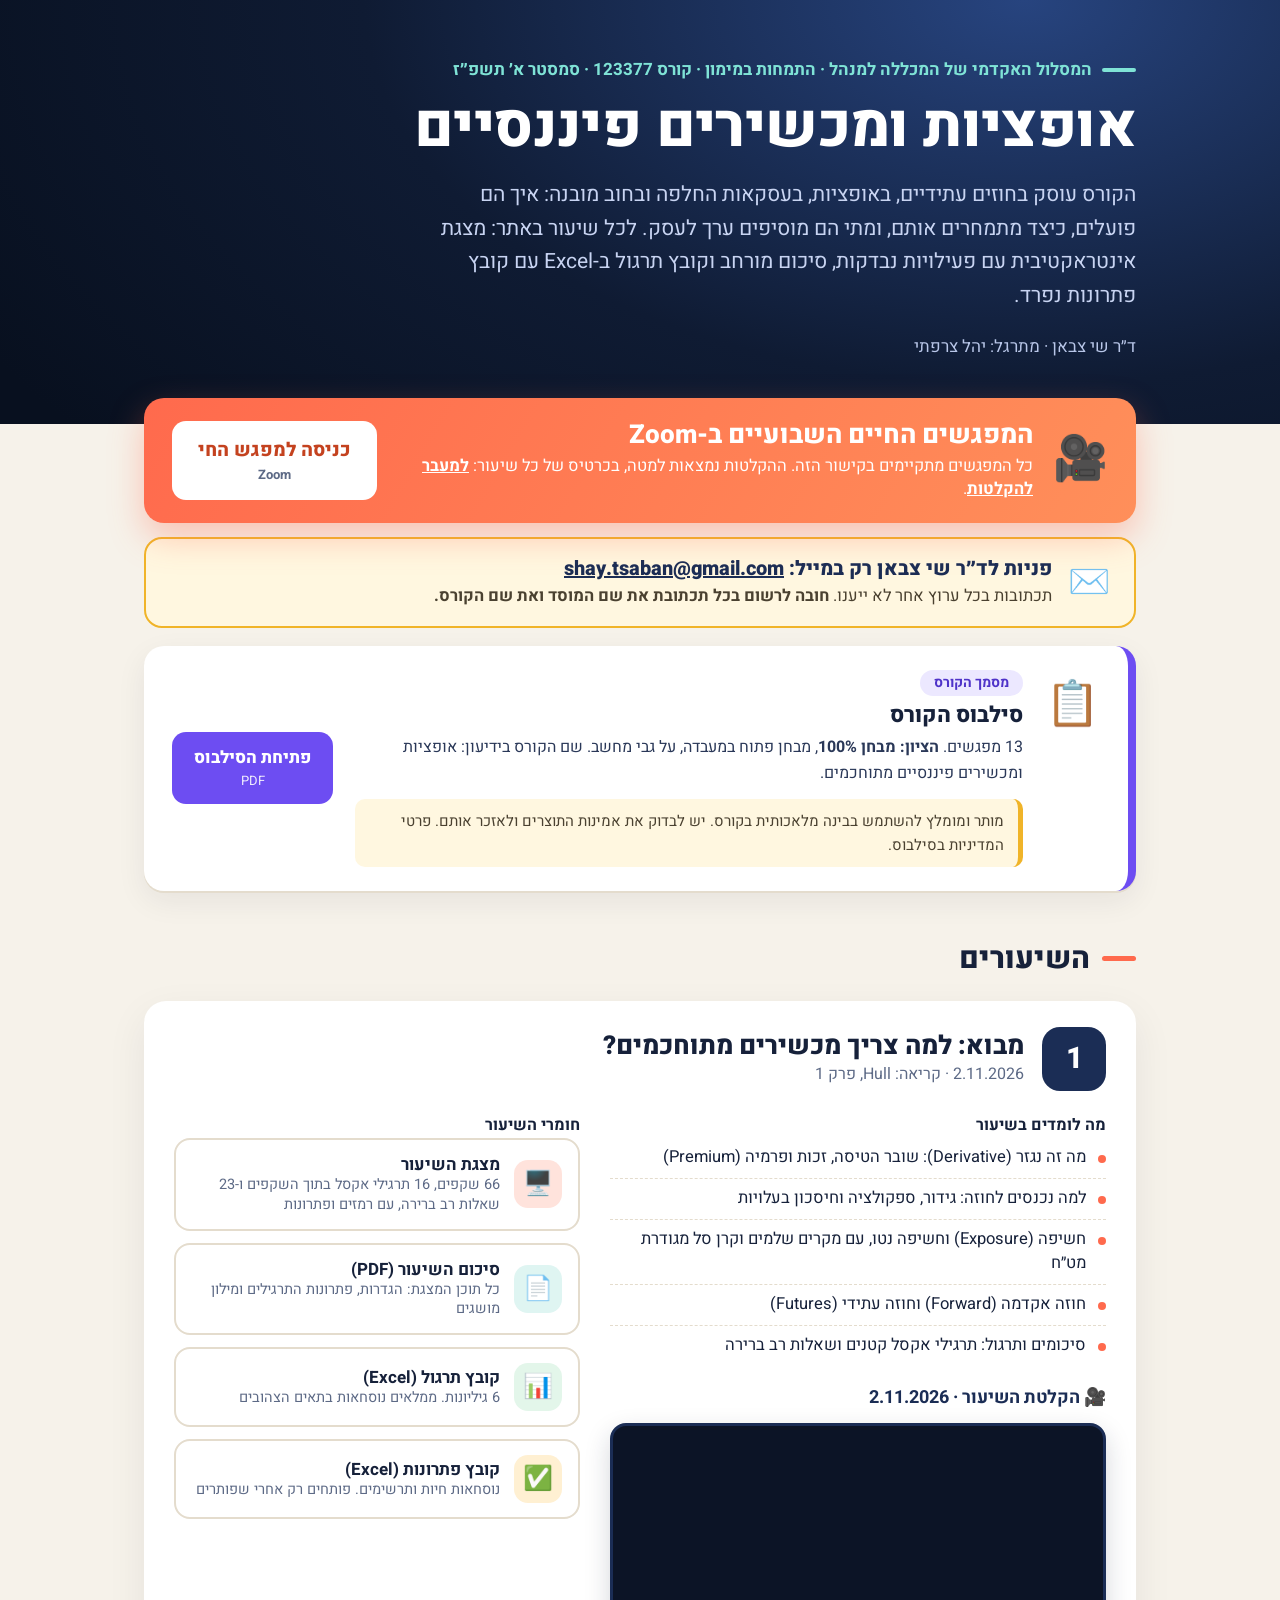
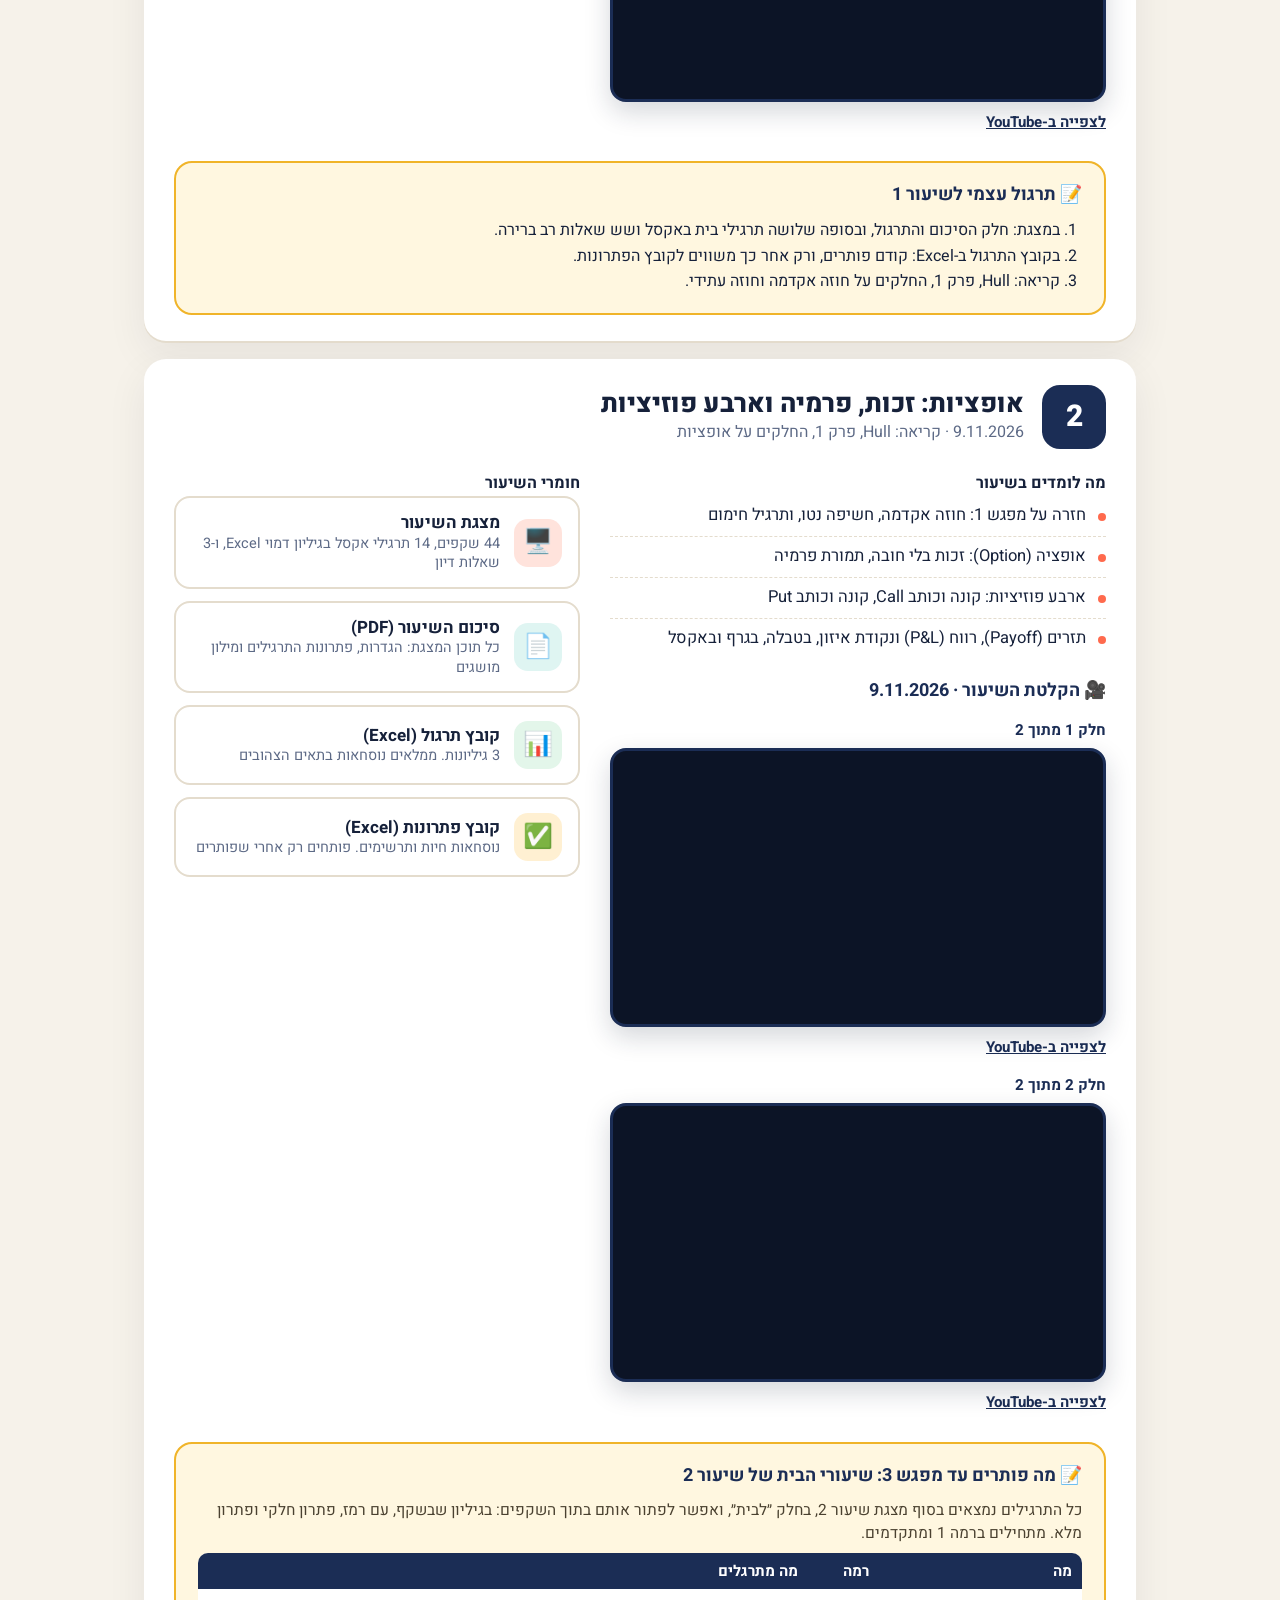
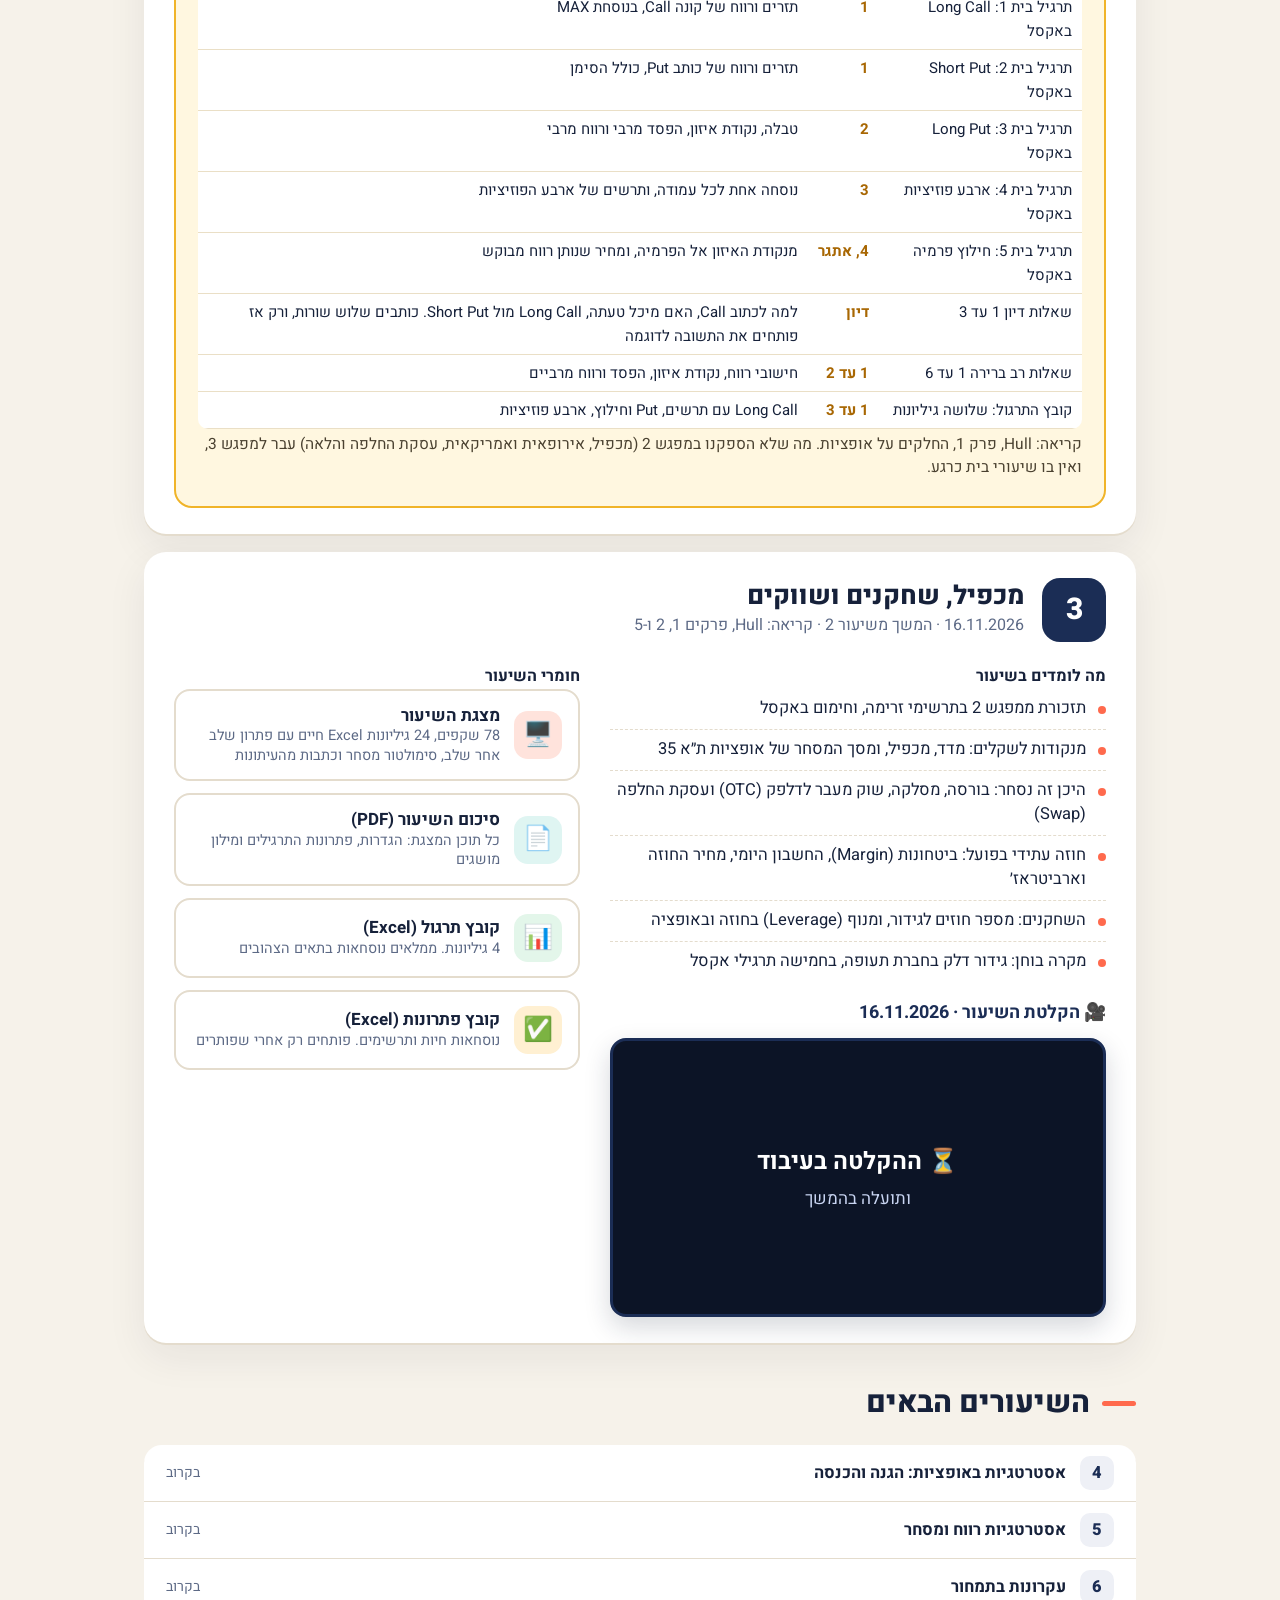
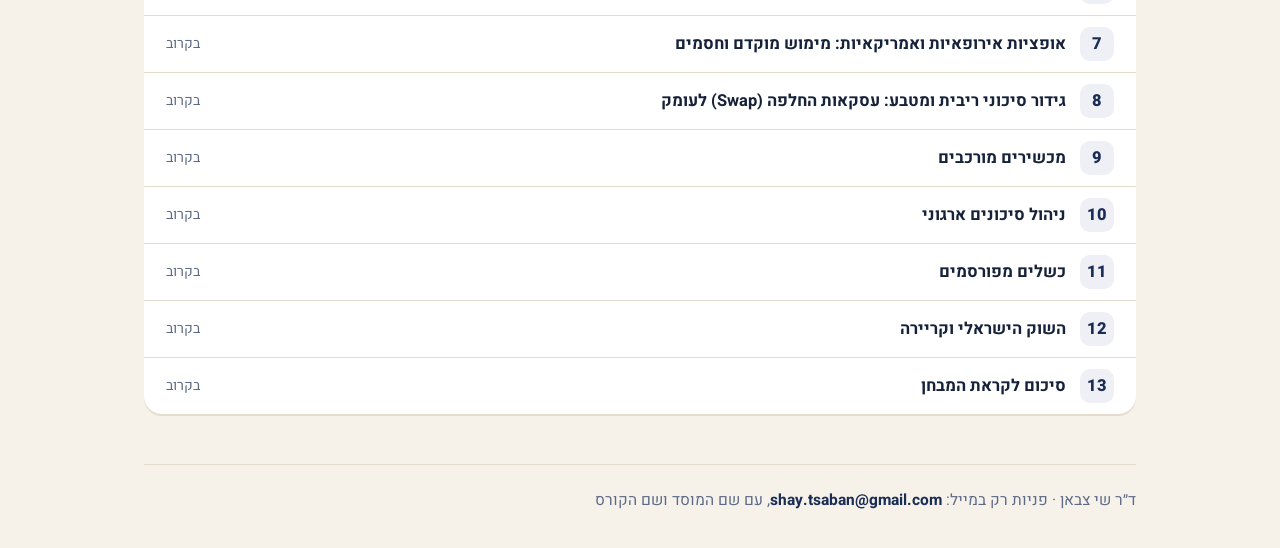
==== index.html @ c6e1909a "Syllabus re-paced: futures close in lesson 3, option strategies from lesson 4 Co-Authored-By: Claude" ====
<!doctype html>
<html lang="he" dir="rtl">
<head>
<meta charset="utf-8">
<meta name="viewport" content="width=device-width,initial-scale=1">
<title>אופציות ומכשירים פיננסיים | אתר הקורס</title>
<meta name="description" content="אתר הקורס אופציות ומכשירים פיננסיים, המסלול האקדמי של המכללה למנהל, התמחות במימון: מצגות אינטראקטיביות, סיכומים, קובצי תרגול ב-Excel וסילבוס.">
<link rel="stylesheet" href="assets/fonts.css">
<style>
:root{--ink:#16213a;--ink2:#2a3858;--mut:#5d6a86;--paper:#f6f2ea;--card:#fff;--line:#e4dccd;--coral:#ff6a4d;--navy:#0f1b33;--navy2:#1b2d55}
*{box-sizing:border-box;margin:0;padding:0}
html{-webkit-text-size-adjust:100%}
body{font-family:'Heebo','Segoe UI','Arial Hebrew',Arial,sans-serif;background:var(--paper);color:var(--ink);line-height:1.6;-webkit-font-smoothing:antialiased;overflow-wrap:break-word}
a{color:inherit;text-decoration:none}
.n{direction:ltr;unicode-bidi:isolate}
.wrap{max-width:1040px;margin:0 auto;padding:0 24px}
.hero{background:radial-gradient(1200px 700px at 80% 0%,#27447f 0%,var(--navy) 55%,#08101f 100%);color:#fff;padding:56px 0 64px}
.kick{font-size:17px;font-weight:700;color:#7fe3d6;display:flex;gap:10px;align-items:center}
.kick:before{content:"";flex:none;width:34px;height:4px;border-radius:4px;background:#7fe3d6}
h1{font-size:clamp(34px,6vw,60px);line-height:1.15;font-weight:800;letter-spacing:-.01em;margin-top:10px}
.lead{font-size:clamp(17px,2.4vw,21px);color:#c8d4f2;max-width:720px;margin-top:16px}
.meta{margin-top:20px;color:#b8c6e8;font-size:17px}
section.block{padding-top:44px}
h2.sec{font-size:30px;font-weight:800;display:flex;gap:12px;align-items:center}
h2.sec:before{content:"";flex:none;width:34px;height:5px;border-radius:5px;background:var(--coral)}
.lec{margin-top:18px;background:var(--card);border-radius:22px;box-shadow:0 2px 0 var(--line),0 14px 40px rgba(22,33,58,.07);overflow:hidden}
.lec-head{padding:26px 30px 8px;display:flex;gap:18px;align-items:center}
.lec-n{flex:none;width:64px;height:64px;border-radius:18px;background:var(--navy2);color:#fff;display:grid;place-items:center;font-size:30px;font-weight:800}
.lec-head h3{font-size:26px;line-height:1.25;font-weight:800}
.lec-head .sub{color:var(--mut);font-size:16px}
.soon{color:var(--mut);font-size:17px;line-height:1.5}
.draft{display:inline-block;background:#fff1c7;color:#8a5a00;border:1px solid #f0b429;border-radius:999px;font-size:13px;font-weight:800;padding:1px 10px;margin-right:6px;vertical-align:middle}
.soon+.links{margin-top:8px}
.lec-body{display:grid;grid-template-columns:1.1fr .9fr;gap:30px;padding:14px 30px 26px}
.lec-body h4,.learn{list-style:none}
.learn li{padding:8px 20px 8px 0;position:relative;border-bottom:1px dashed var(--line);font-size:16.5px;line-height:1.45}
.learn li:last-child{border:0}
.learn li:before{content:"";position:absolute;right:0;top:17px;width:8px;height:8px;border-radius:50%;background:var(--coral)}
.links{display:flex;flex-direction:column;gap:12px}
.lk{display:flex;gap:14px;align-items:center;border-radius:16px;padding:14px 16px;border:2px solid var(--line);background:#fff;transition:transform .15s,border-color .15s,box-shadow .15s}
.lk:hover{transform:translateY(-2px);border-color:var(--coral);box-shadow:0 8px 20px rgba(22,33,58,.1)}
.lk .e{flex:none;width:48px;height:48px;border-radius:14px;display:grid;place-items:center;font-size:24px}
.lk b{display:block;font-size:17px;line-height:1.25}
.lk .d{font-size:14.5px;color:var(--mut);line-height:1.35;display:block}
.lk.p .e{background:#ffe3dc}.lk.s .e{background:#dff5f2}
footer{margin-top:50px;padding:24px 0 34px;border-top:1px solid var(--line);color:var(--mut);font-size:15.5px}
footer a{color:var(--navy2);font-weight:700;direction:ltr;unicode-bidi:isolate;display:inline-block}
@media (max-width:760px){
 .wrap{padding:0 16px}
 .hero{padding:40px 0 44px}
 h2.sec{font-size:25px}
 .lec-head{padding:20px 18px 6px;gap:12px}
 .lec-n{width:50px;height:50px;font-size:24px;border-radius:14px}
 .lec-head h3{font-size:22px}
 .lec-body{grid-template-columns:minmax(0,1fr);gap:22px;padding:12px 18px 22px}
  }

.lec-body .rec{padding:0;margin-top:18px}
.lec-body .rec h4{font-size:18px;margin-bottom:10px;color:var(--navy2)}
.lec-body .recbox{position:relative;aspect-ratio:16/9;width:100%;max-width:none;border-radius:16px;overflow:hidden;background:#0c1426;box-shadow:0 10px 26px rgba(22,33,58,.18);border:3px solid var(--navy2)}
.lec-body .recbox iframe{position:absolute;inset:0;width:100%;height:100%;border:0}
.lec-body .recph{position:absolute;inset:0;display:grid;place-items:center;text-align:center;color:#c9d5f2;font-size:17px;line-height:1.5;padding:20px}
.lec-body .recph b{display:block;color:#fff;font-size:24px;margin-bottom:6px}
.lec-body .reclab{font-weight:700;color:var(--navy2);margin:12px 0 6px;font-size:.95em}.lec-body .recph b::before{content:'⏳ '}
.lec-body .rec a.yt{display:inline-block;margin-top:8px;font-weight:700;font-size:15px;color:var(--navy2);text-decoration:underline}
.contact{margin-top:14px;background:#fff7e0;border:2px solid #f0b429;border-radius:18px;padding:16px 24px;display:flex;gap:16px;align-items:center}
.contact .ic{font-size:34px;flex:none}
.contact h2{font-size:20px;font-weight:800;line-height:1.3;color:var(--navy2)}
.contact h2 a{direction:ltr;unicode-bidi:isolate;display:inline-block;text-decoration:underline;overflow-wrap:anywhere}
.contact p{font-size:16.5px;line-height:1.45;margin-top:3px;color:#4a4130}
@media (max-width:760px){.contact{padding:14px 16px}.contact .ic{display:none}.contact h2{font-size:18px}}
.live{margin-top:-26px;position:relative;z-index:2;background:linear-gradient(120deg,#ff6a4d,#ff8f5a);color:#fff;border-radius:20px;padding:22px 28px;display:flex;gap:20px;align-items:center;box-shadow:0 14px 34px rgba(255,106,77,.35)}
.live .ic{font-size:44px;flex:none}
.live h2{font-size:26px;font-weight:800;line-height:1.2}
.live p{font-size:16.5px;margin-top:4px;line-height:1.4}
.live p a{text-decoration:underline;font-weight:700}
.live .go{flex:none;margin-right:auto;background:#fff;color:#c4421f;font-weight:800;font-size:19px;padding:14px 26px;border-radius:14px;text-align:center;transition:transform .15s}
.live .go:hover{transform:translateY(-2px)}
.live .go small{display:block;font-weight:600;font-size:13px;color:#5d6a86}
@media (max-width:760px){.live{flex-direction:column;align-items:stretch;padding:20px 18px;margin-top:-18px}.live .ic{display:none}.live .go{margin-right:0}}
.solutions{margin-top:18px;background:#fff;border-radius:20px;padding:24px 28px;display:flex;gap:22px;align-items:flex-start;box-shadow:0 2px 0 var(--line),0 10px 30px rgba(22,33,58,.07);border-right:8px solid #6d4df2}
.solutions .ic{font-size:44px;flex:none}
.solutions h3{font-size:22px;font-weight:800;line-height:1.25}
.solutions .tag{display:inline-block;background:#ece8ff;color:#4f33c9;border-radius:99px;padding:2px 14px;font-weight:700;font-size:14px;margin-bottom:6px}
.solutions p{font-size:16px;color:var(--ink2);margin-top:6px}
.solutions .warn{margin-top:12px;background:#fff7e0;border-right:5px solid #f0b429;border-radius:10px;padding:10px 14px;font-size:15px;color:#4a4130}
.solutions .btn2{flex:none;margin-right:auto;align-self:center;background:#6d4df2;color:#fff;font-weight:800;font-size:17px;padding:12px 22px;border-radius:14px;text-align:center;transition:transform .15s}
.solutions .btn2:hover{transform:translateY(-2px)}
.solutions .btn2 small{display:block;font-weight:500;font-size:13px;opacity:.9}
.lk.x .e{background:#e3f6ea}.lk.r .e{background:#fff0d2}
.todo{margin:0 30px 26px;background:#fff7e0;border:2px solid #f0b429;border-radius:18px;padding:18px 22px}
.todo h4{font-size:18px;color:var(--navy2);margin-bottom:8px}
.todo ol{padding-inline-start:22px;font-size:16px;line-height:1.6}
.ups{list-style:none;margin-top:18px;background:var(--card);border-radius:18px;box-shadow:0 2px 0 var(--line);overflow:hidden}
.ups li{display:flex;gap:14px;align-items:center;padding:11px 22px;border-bottom:1px solid var(--line);font-size:16.5px;font-weight:600}
.ups li:last-child{border:0}
.ups .un{flex:none;width:34px;height:34px;border-radius:10px;background:#eef0f6;color:var(--navy2);display:grid;place-items:center;font-weight:800}

.todo.hw .hw-how{font-size:15.5px;line-height:1.5;margin:4px 0 8px;color:#4a4130}
.hw-t{width:100%;border-collapse:collapse;font-size:15px;background:#fff;border-radius:10px;overflow:hidden}
.hw-t th{background:#1b2d55;color:#fff;text-align:right;padding:6px 10px}
.hw-t td{padding:6px 10px;border-bottom:1px solid #eadfc6;vertical-align:top}
.hw-t td:nth-child(2){white-space:nowrap;font-weight:700;color:#a86703}
@media (max-width:760px){.hw-t{font-size:13.5px}.hw-t td,.hw-t th{padding:5px 6px}}
.ups em{margin-right:auto;font-style:normal;color:var(--mut);font-size:14px;font-weight:500}
@media (max-width:760px){.solutions{flex-direction:column;padding:20px 18px}.solutions .btn2{margin-right:0;width:100%}.todo{margin:0 18px 22px;padding:14px 16px}.ups li{padding:10px 14px}}
</style>
</head>
<body>
<header class="hero"><div class="wrap">
<div class="kick"><span>המסלול האקדמי של המכללה למנהל · התמחות במימון · קורס <span class="n">123377</span> · סמסטר א׳ תשפ״ז</span></div>
<h1>אופציות ומכשירים פיננסיים</h1>
<p class="lead">הקורס עוסק בחוזים עתידיים, באופציות, בעסקאות החלפה ובחוב מובנה: איך הם פועלים, כיצד מתמחרים אותם, ומתי הם מוסיפים ערך לעסק. לכל שיעור באתר: מצגת אינטראקטיבית עם פעילויות נבדקות, סיכום מורחב וקובץ תרגול ב-Excel עם קובץ פתרונות נפרד.</p>
<p class="meta">ד״ר שי צבאן · מתרגל: יהל צרפתי</p>
</div></header>
<main class="wrap">
<section class="live" id="live">
<div class="ic">🎥</div>
<div><h2>המפגשים החיים השבועיים ב-Zoom</h2><p>כל המפגשים מתקיימים בקישור הזה. ההקלטות נמצאות למטה, בכרטיס של כל שיעור: <a href="#lesson-1">למעבר להקלטות</a>.</p></div>
<a class="go" href="https://hdq-colman-ac.zoom.us/j/3160447945" target="_blank" rel="noopener">כניסה למפגש החי<small>Zoom</small></a>
</section>
<section class="contact" id="contact">
<div class="ic">✉️</div>
<div><h2>פניות לד״ר שי צבאן רק במייל: <a href="mailto:shay.tsaban@gmail.com">shay.tsaban@gmail.com</a></h2>
<p>תכתובות בכל ערוץ אחר לא ייענו. <b>חובה לרשום בכל תכתובת את שם המוסד ואת שם הקורס.</b></p></div>
</section>
<div class="solutions">
<div class="ic">📋</div>
<div><span class="tag">מסמך הקורס</span><h3>סילבוס הקורס</h3>
<p><span class="n">13</span> מפגשים. <b>הציון: מבחן <span class="n">100%</span></b>, מבחן פתוח במעבדה, על גבי מחשב. שם הקורס בידיעון: אופציות ומכשירים פיננסיים מתוחכמים.</p>
<div class="warn">מותר ומומלץ להשתמש בבינה מלאכותית בקורס. יש לבדוק את אמינות התוצרים ולאזכר אותם. פרטי המדיניות בסילבוס.</div></div>
<a class="btn2" href="materials/syllabus.pdf" target="_blank" rel="noopener">פתיחת הסילבוס<small>PDF</small></a>
</div>
<section class="block">
<h2 class="sec">השיעורים</h2>
<article class="lec" id="lesson-1">
<div class="lec-head"><div class="lec-n">1</div><div><h3>מבוא: למה צריך מכשירים מתוחכמים?</h3><div class="sub"><span class="n">2.11.2026</span> · קריאה: Hull, פרק <span class="n">1</span></div></div></div>
<div class="lec-body">
<div><h4>מה לומדים בשיעור</h4><ul class="learn">
<li>מה זה נגזר (Derivative): שובר הטיסה, זכות ופרמיה (Premium)</li>
<li>למה נכנסים לחוזה: גידור, ספקולציה וחיסכון בעלויות</li>
<li>חשיפה (Exposure) וחשיפה נטו, עם מקרים שלמים וקרן סל מגודרת מט״ח</li>
<li>חוזה אקדמה (Forward) וחוזה עתידי (Futures)</li>
<li>סיכומים ותרגול: תרגילי אקסל קטנים ושאלות רב ברירה</li>
</ul><div class="rec" id="recording-1"><h4>🎥 הקלטת השיעור · <span class="n">2.11.2026</span></h4><div class="recbox"><iframe src="https://www.youtube.com/embed/P6cfciT2w8Y" title="הקלטת שיעור 1" loading="lazy" allow="accelerometer; autoplay; clipboard-write; encrypted-media; gyroscope; picture-in-picture; web-share" referrerpolicy="strict-origin-when-cross-origin" allowfullscreen></iframe></div><a class="yt" href="https://youtu.be/P6cfciT2w8Y" target="_blank" rel="noopener">לצפייה ב-YouTube</a></div></div>
<div><h4>חומרי השיעור</h4><div class="links">
<a class="lk p" href="lectures/lecture-1/presentation.html"><span class="e">🖥️</span><span><b>מצגת השיעור</b><span class="d"><span class="n">66</span> שקפים, <span class="n">16</span> תרגילי אקסל בתוך השקפים ו-<span class="n">23</span> שאלות רב ברירה, עם רמזים ופתרונות</span></span></a>
<a class="lk s" href="lectures/lecture-1/summary.pdf"><span class="e">📄</span><span><b>סיכום השיעור (PDF)</b><span class="d">כל תוכן המצגת: הגדרות, פתרונות התרגילים ומילון מושגים</span></span></a>
<a class="lk x" href="materials/practice-1.xlsx" download><span class="e">📊</span><span><b>קובץ תרגול (Excel)</b><span class="d"><span class="n">6</span> גיליונות. ממלאים נוסחאות בתאים הצהובים</span></span></a>
<a class="lk r" href="materials/practice-1-solutions.xlsx" download><span class="e">✅</span><span><b>קובץ פתרונות (Excel)</b><span class="d">נוסחאות חיות ותרשימים. פותחים רק אחרי שפותרים</span></span></a>
</div></div>
</div>
<div class="todo"><h4>📝 תרגול עצמי לשיעור <span class="n">1</span></h4><ol>
<li>במצגת: חלק הסיכום והתרגול, ובסופה שלושה תרגילי בית באקסל ושש שאלות רב ברירה.</li>
<li>בקובץ התרגול ב-Excel: קודם פותרים, ורק אחר כך משווים לקובץ הפתרונות.</li>
<li>קריאה: Hull, פרק <span class="n">1</span>, החלקים על חוזה אקדמה וחוזה עתידי.</li>
</ol></div>
</article>
<article class="lec" id="lesson-2">
<div class="lec-head"><div class="lec-n">2</div><div><h3>אופציות: זכות, פרמיה וארבע פוזיציות</h3><div class="sub"><span class="n">9.11.2026</span> · קריאה: Hull, פרק <span class="n">1</span>, החלקים על אופציות</div></div></div>
<div class="lec-body">
<div><h4>מה לומדים בשיעור</h4><ul class="learn">
<li>חזרה על מפגש 1: חוזה אקדמה, חשיפה נטו, ותרגיל חימום</li>
<li>אופציה (Option): זכות בלי חובה, תמורת פרמיה</li>
<li>ארבע פוזיציות: קונה וכותב Call, קונה וכותב Put</li>
<li>תזרים (Payoff), רווח (P&amp;L) ונקודת איזון, בטבלה, בגרף ובאקסל</li>
</ul><div class="rec" id="recording-2"><h4>🎥 הקלטת השיעור · <span class="n">9.11.2026</span></h4><div class="reclab">חלק 1 מתוך 2</div><div class="recbox"><iframe src="https://www.youtube.com/embed/NTkaiieXm1Q" title="הקלטת שיעור 2, חלק 1" loading="lazy" allow="accelerometer; autoplay; clipboard-write; encrypted-media; gyroscope; picture-in-picture; web-share" referrerpolicy="strict-origin-when-cross-origin" allowfullscreen></iframe></div><a class="yt" href="https://youtu.be/NTkaiieXm1Q" target="_blank" rel="noopener">לצפייה ב-YouTube</a><div class="reclab">חלק 2 מתוך 2</div><div class="recbox"><iframe src="https://www.youtube.com/embed/etjdRv-9nBg" title="הקלטת שיעור 2, חלק 2" loading="lazy" allow="accelerometer; autoplay; clipboard-write; encrypted-media; gyroscope; picture-in-picture; web-share" referrerpolicy="strict-origin-when-cross-origin" allowfullscreen></iframe></div><a class="yt" href="https://youtu.be/etjdRv-9nBg" target="_blank" rel="noopener">לצפייה ב-YouTube</a></div></div>
<div><h4>חומרי השיעור</h4><div class="links">
<a class="lk p" href="lectures/lecture-2/presentation.html"><span class="e">🖥️</span><span><b>מצגת השיעור</b><span class="d"><span class="n">44</span> שקפים, <span class="n">14</span> תרגילי אקסל בגיליון דמוי Excel, ו-<span class="n">3</span> שאלות דיון</span></span></a>
<a class="lk s" href="lectures/lecture-2/summary.pdf"><span class="e">📄</span><span><b>סיכום השיעור (PDF)</b><span class="d">כל תוכן המצגת: הגדרות, פתרונות התרגילים ומילון מושגים</span></span></a>
<a class="lk x" href="materials/practice-2.xlsx" download><span class="e">📊</span><span><b>קובץ תרגול (Excel)</b><span class="d"><span class="n">3</span> גיליונות. ממלאים נוסחאות בתאים הצהובים</span></span></a>
<a class="lk r" href="materials/practice-2-solutions.xlsx" download><span class="e">✅</span><span><b>קובץ פתרונות (Excel)</b><span class="d">נוסחאות חיות ותרשימים. פותחים רק אחרי שפותרים</span></span></a>
</div></div>
</div>
</div></div>
<div class="todo hw"><h4>📝 מה פותרים עד מפגש <span class="n">3</span>: שיעורי הבית של שיעור <span class="n">2</span></h4>
<p class="hw-how">כל התרגילים נמצאים בסוף מצגת שיעור 2, בחלק ״לבית״, ואפשר לפתור אותם בתוך השקפים: בגיליון שבשקף, עם רמז, פתרון חלקי ופתרון מלא. מתחילים ברמה 1 ומתקדמים.</p>
<table class="hw-t"><tr><th>מה</th><th>רמה</th><th>מה מתרגלים</th></tr>
<tr><td>תרגיל בית 1: Long Call באקסל</td><td>1</td><td>תזרים ורווח של קונה Call, בנוסחת MAX</td></tr>
<tr><td>תרגיל בית 2: Short Put באקסל</td><td>1</td><td>תזרים ורווח של כותב Put, כולל הסימן</td></tr>
<tr><td>תרגיל בית 3: Long Put באקסל</td><td>2</td><td>טבלה, נקודת איזון, הפסד מרבי ורווח מרבי</td></tr>
<tr><td>תרגיל בית 4: ארבע פוזיציות באקסל</td><td>3</td><td>נוסחה אחת לכל עמודה, ותרשים של ארבע הפוזיציות</td></tr>
<tr><td>תרגיל בית 5: חילוץ פרמיה באקסל</td><td>4, אתגר</td><td>מנקודת האיזון אל הפרמיה, ומחיר שנותן רווח מבוקש</td></tr>
<tr><td>שאלות דיון 1 עד 3</td><td>דיון</td><td>למה לכתוב Call, האם מיכל טעתה, Long Call מול Short Put. כותבים שלוש שורות, ורק אז פותחים את התשובה לדוגמה</td></tr>
<tr><td>שאלות רב ברירה 1 עד 6</td><td>1 עד 2</td><td>חישובי רווח, נקודת איזון, הפסד ורווח מרביים</td></tr>
<tr><td>קובץ התרגול: שלושה גיליונות</td><td>1 עד 3</td><td>Long Call עם תרשים, Put וחילוץ, ארבע פוזיציות</td></tr>
</table>
<p class="hw-how">קריאה: Hull, פרק <span class="n">1</span>, החלקים על אופציות. מה שלא הספקנו במפגש 2 (מכפיל, אירופאית ואמריקאית, עסקת החלפה והלאה) עבר למפגש 3, ואין בו שיעורי בית כרגע.</p>
</div>
</article>
<article class="lec" id="lesson-3">
<div class="lec-head"><div class="lec-n">3</div><div><h3>מכפיל, שחקנים ושווקים</h3><div class="sub"><span class="n">16.11.2026</span> · המשך משיעור <span class="n">2</span> · קריאה: Hull, פרקים <span class="n">1</span>, <span class="n">2</span> ו-<span class="n">5</span></div></div></div>
<div class="lec-body">
<div><h4>מה לומדים בשיעור</h4><ul class="learn">
<li>תזכורת ממפגש 2 בתרשימי זרימה, וחימום באקסל</li>
<li>מנקודות לשקלים: מדד, מכפיל, ומסך המסחר של אופציות ת״א 35</li>
<li>היכן זה נסחר: בורסה, מסלקה, שוק מעבר לדלפק (OTC) ועסקת החלפה (Swap)</li>
<li>חוזה עתידי בפועל: ביטחונות (Margin), החשבון היומי, מחיר החוזה וארביטראז׳</li>
<li>השחקנים: מספר חוזים לגידור, ומנוף (Leverage) בחוזה ובאופציה</li>
<li>מקרה בוחן: גידור דלק בחברת תעופה, בחמישה תרגילי אקסל</li>
</ul><div class="rec" id="recording-3"><h4>🎥 הקלטת השיעור · <span class="n">16.11.2026</span></h4><div class="recbox"><div class="recph"><div><b>ההקלטה בעיבוד</b>ותועלה בהמשך</div></div></div></div></div>
<div><h4>חומרי השיעור</h4><div class="links">
<a class="lk p" href="lectures/lecture-3/presentation.html"><span class="e">🖥️</span><span><b>מצגת השיעור</b><span class="d"><span class="n">78</span> שקפים, <span class="n">24</span> גיליונות Excel חיים עם פתרון שלב אחר שלב, סימולטור מסחר וכתבות מהעיתונות</span></span></a>
<a class="lk s" href="lectures/lecture-3/summary.pdf"><span class="e">📄</span><span><b>סיכום השיעור (PDF)</b><span class="d">כל תוכן המצגת: הגדרות, פתרונות התרגילים ומילון מושגים</span></span></a>
<a class="lk x" href="materials/practice-3.xlsx" download><span class="e">📊</span><span><b>קובץ תרגול (Excel)</b><span class="d"><span class="n">4</span> גיליונות. ממלאים נוסחאות בתאים הצהובים</span></span></a>
<a class="lk r" href="materials/practice-3-solutions.xlsx" download><span class="e">✅</span><span><b>קובץ פתרונות (Excel)</b><span class="d">נוסחאות חיות ותרשימים. פותחים רק אחרי שפותרים</span></span></a>
</div></div>
</div>
</div></div>
</article>
<h2 class="sec" style="margin-top:36px">השיעורים הבאים</h2>
<ul class="ups"><li><span class="un"><span class="n">4</span></span><span>אסטרטגיות באופציות: הגנה והכנסה</span><em>בקרוב</em></li><li><span class="un"><span class="n">5</span></span><span>אסטרטגיות רווח ומסחר</span><em>בקרוב</em></li><li><span class="un"><span class="n">6</span></span><span>עקרונות בתמחור</span><em>בקרוב</em></li><li><span class="un"><span class="n">7</span></span><span>אופציות אירופאיות ואמריקאיות: מימוש מוקדם וחסמים</span><em>בקרוב</em></li><li><span class="un"><span class="n">8</span></span><span>גידור סיכוני ריבית ומטבע: עסקאות החלפה (Swap) לעומק</span><em>בקרוב</em></li><li><span class="un"><span class="n">9</span></span><span>מכשירים מורכבים</span><em>בקרוב</em></li><li><span class="un"><span class="n">10</span></span><span>ניהול סיכונים ארגוני</span><em>בקרוב</em></li><li><span class="un"><span class="n">11</span></span><span>כשלים מפורסמים</span><em>בקרוב</em></li><li><span class="un"><span class="n">12</span></span><span>השוק הישראלי וקריירה</span><em>בקרוב</em></li><li><span class="un"><span class="n">13</span></span><span>סיכום לקראת המבחן</span><em>בקרוב</em></li></ul>
</section>
<footer>ד״ר שי צבאן · פניות רק במייל: <a href="mailto:shay.tsaban@gmail.com">shay.tsaban@gmail.com</a>, עם שם המוסד ושם הקורס</footer>
</main>
</body>
</html>
---- assets/fonts.css ----
@font-face{font-family:'Heebo';font-weight:400;font-style:normal;src:url([data-uri]) format('woff2');unicode-range:U+0590-05FF,U+200C-2010,U+20AA,U+25CC,U+FB1D-FB4F}
@font-face{font-family:'Heebo';font-weight:700;font-style:normal;src:url([data-uri]) format('woff2');unicode-range:U+0590-05FF,U+200C-2010,U+20AA,U+25CC,U+FB1D-FB4F}
@font-face{font-family:'Heebo';font-weight:800;font-style:normal;src:url([data-uri]) format('woff2');unicode-range:U+0590-05FF,U+200C-2010,U+20AA,U+25CC,U+FB1D-FB4F}
@font-face{font-family:'Heebo';font-weight:400;font-style:normal;src:url([data-uri]) format('woff2');unicode-range:U+0000-00FF,U+0131,U+0152-0153,U+02BB-02BC,U+02C6,U+02DA,U+02DC,U+2000-206F,U+2074,U+20AC,U+2122,U+2191,U+2193,U+2212,U+2215,U+FEFF,U+FFFD}
@font-face{font-family:'Heebo';font-weight:700;font-style:normal;src:url([data-uri]) format('woff2');unicode-range:U+0000-00FF,U+0131,U+0152-0153,U+02BB-02BC,U+02C6,U+02DA,U+02DC,U+2000-206F,U+2074,U+20AC,U+2122,U+2191,U+2193,U+2212,U+2215,U+FEFF,U+FFFD}
@font-face{font-family:'Heebo';font-weight:800;font-style:normal;src:url([data-uri]) format('woff2');unicode-range:U+0000-00FF,U+0131,U+0152-0153,U+02BB-02BC,U+02C6,U+02DA,U+02DC,U+2000-206F,U+2074,U+20AC,U+2122,U+2191,U+2193,U+2212,U+2215,U+FEFF,U+FFFD}
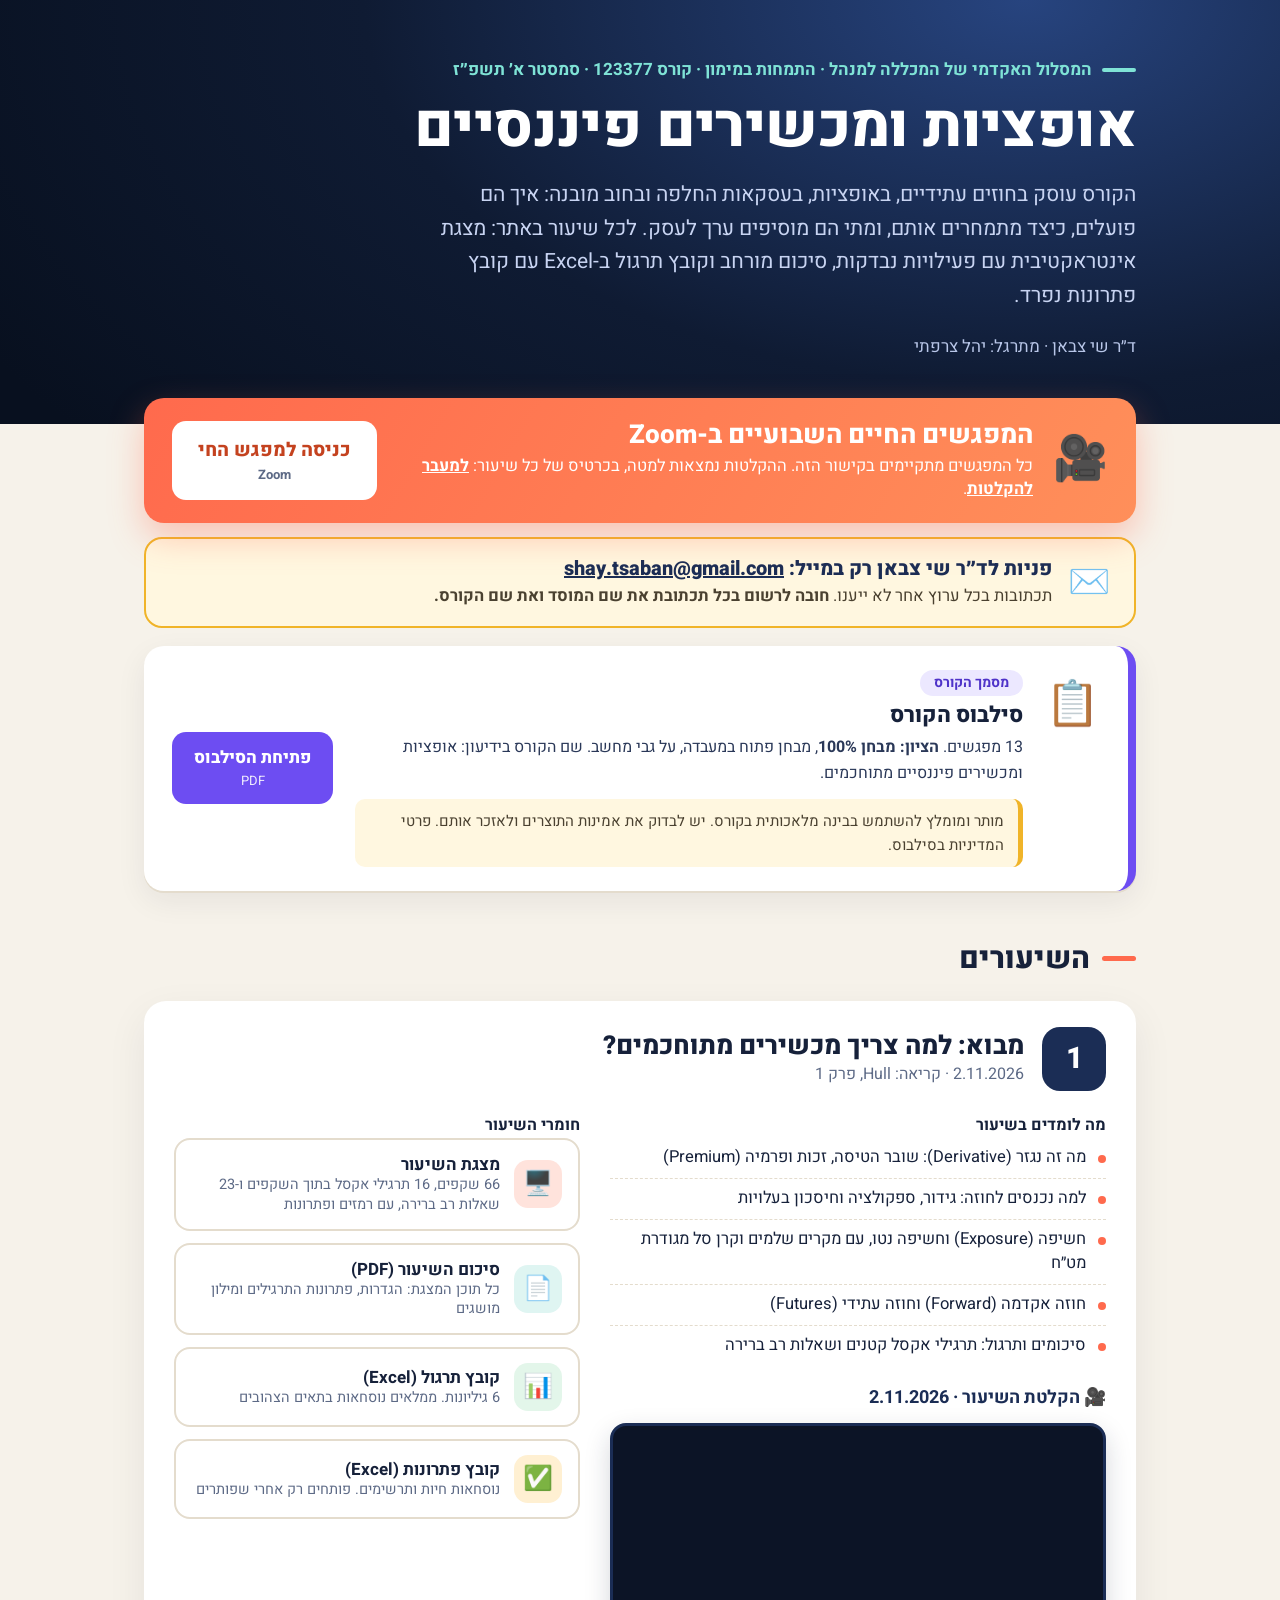
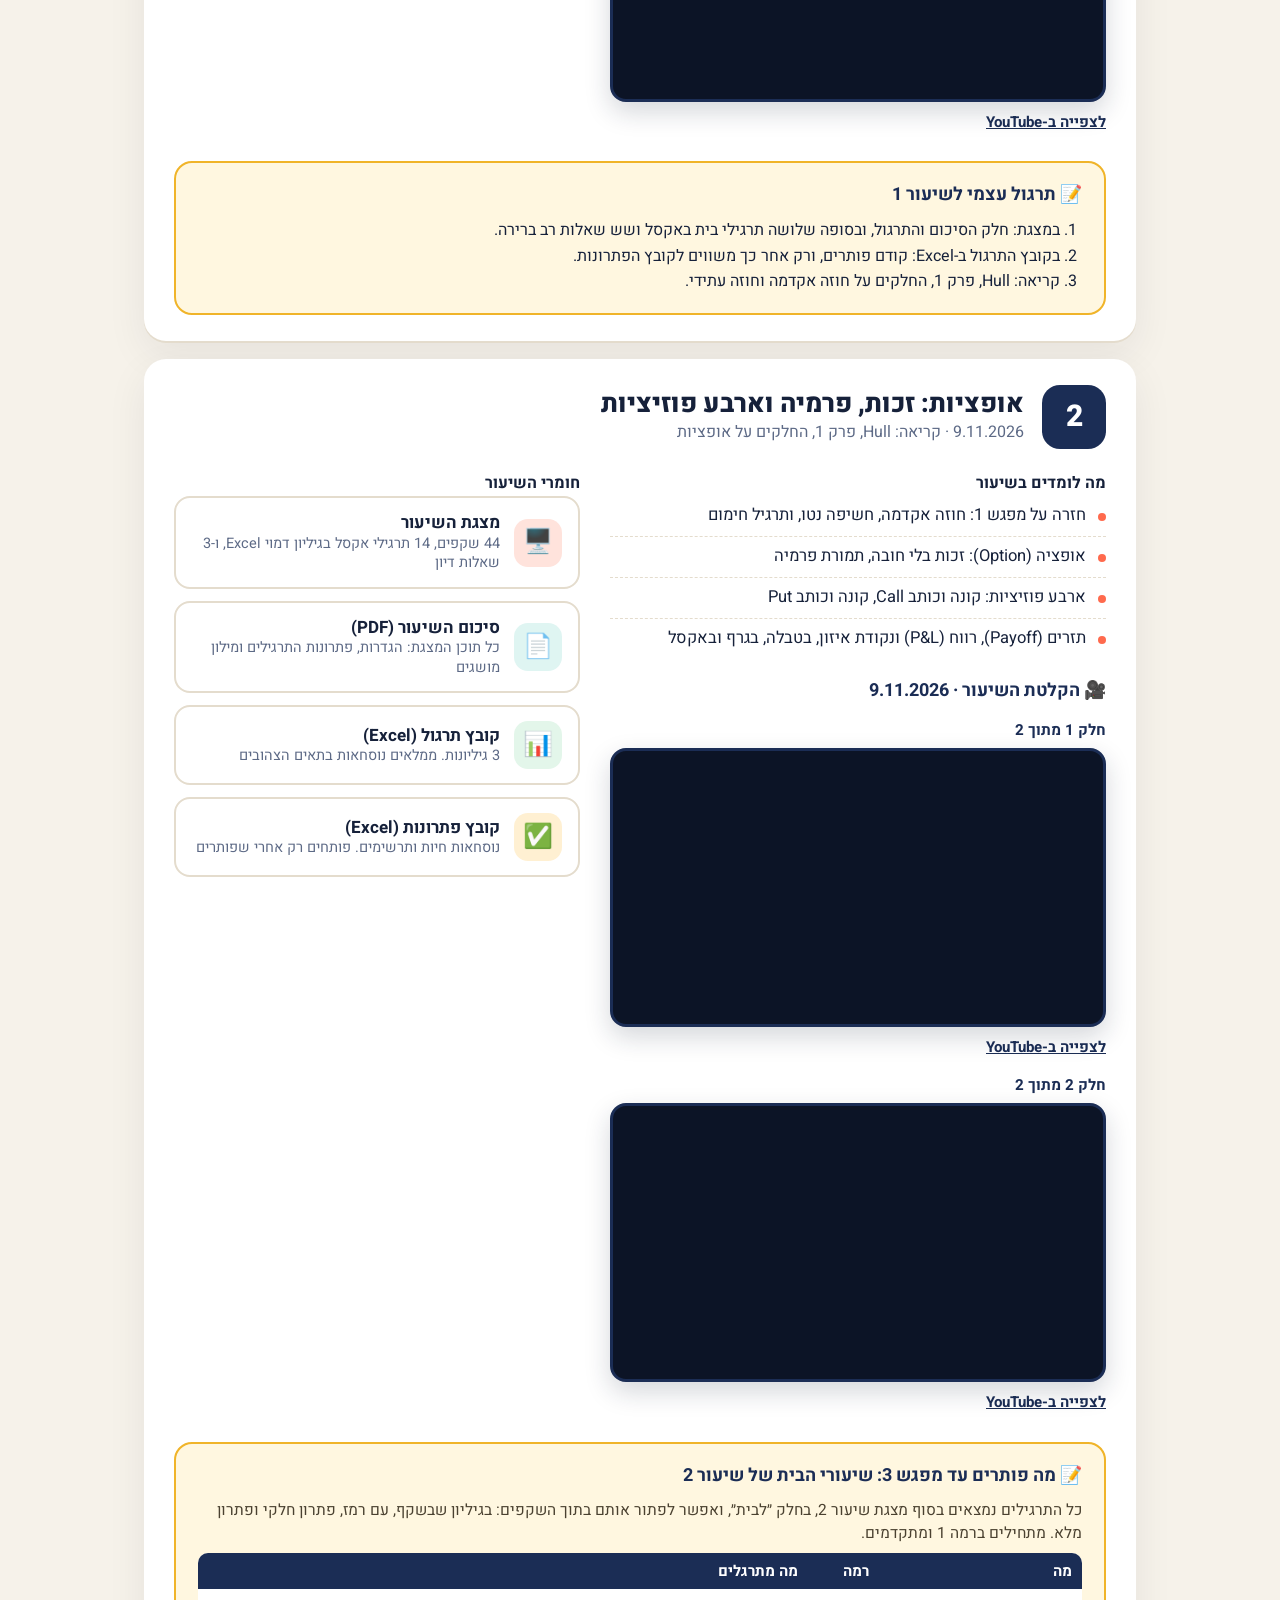
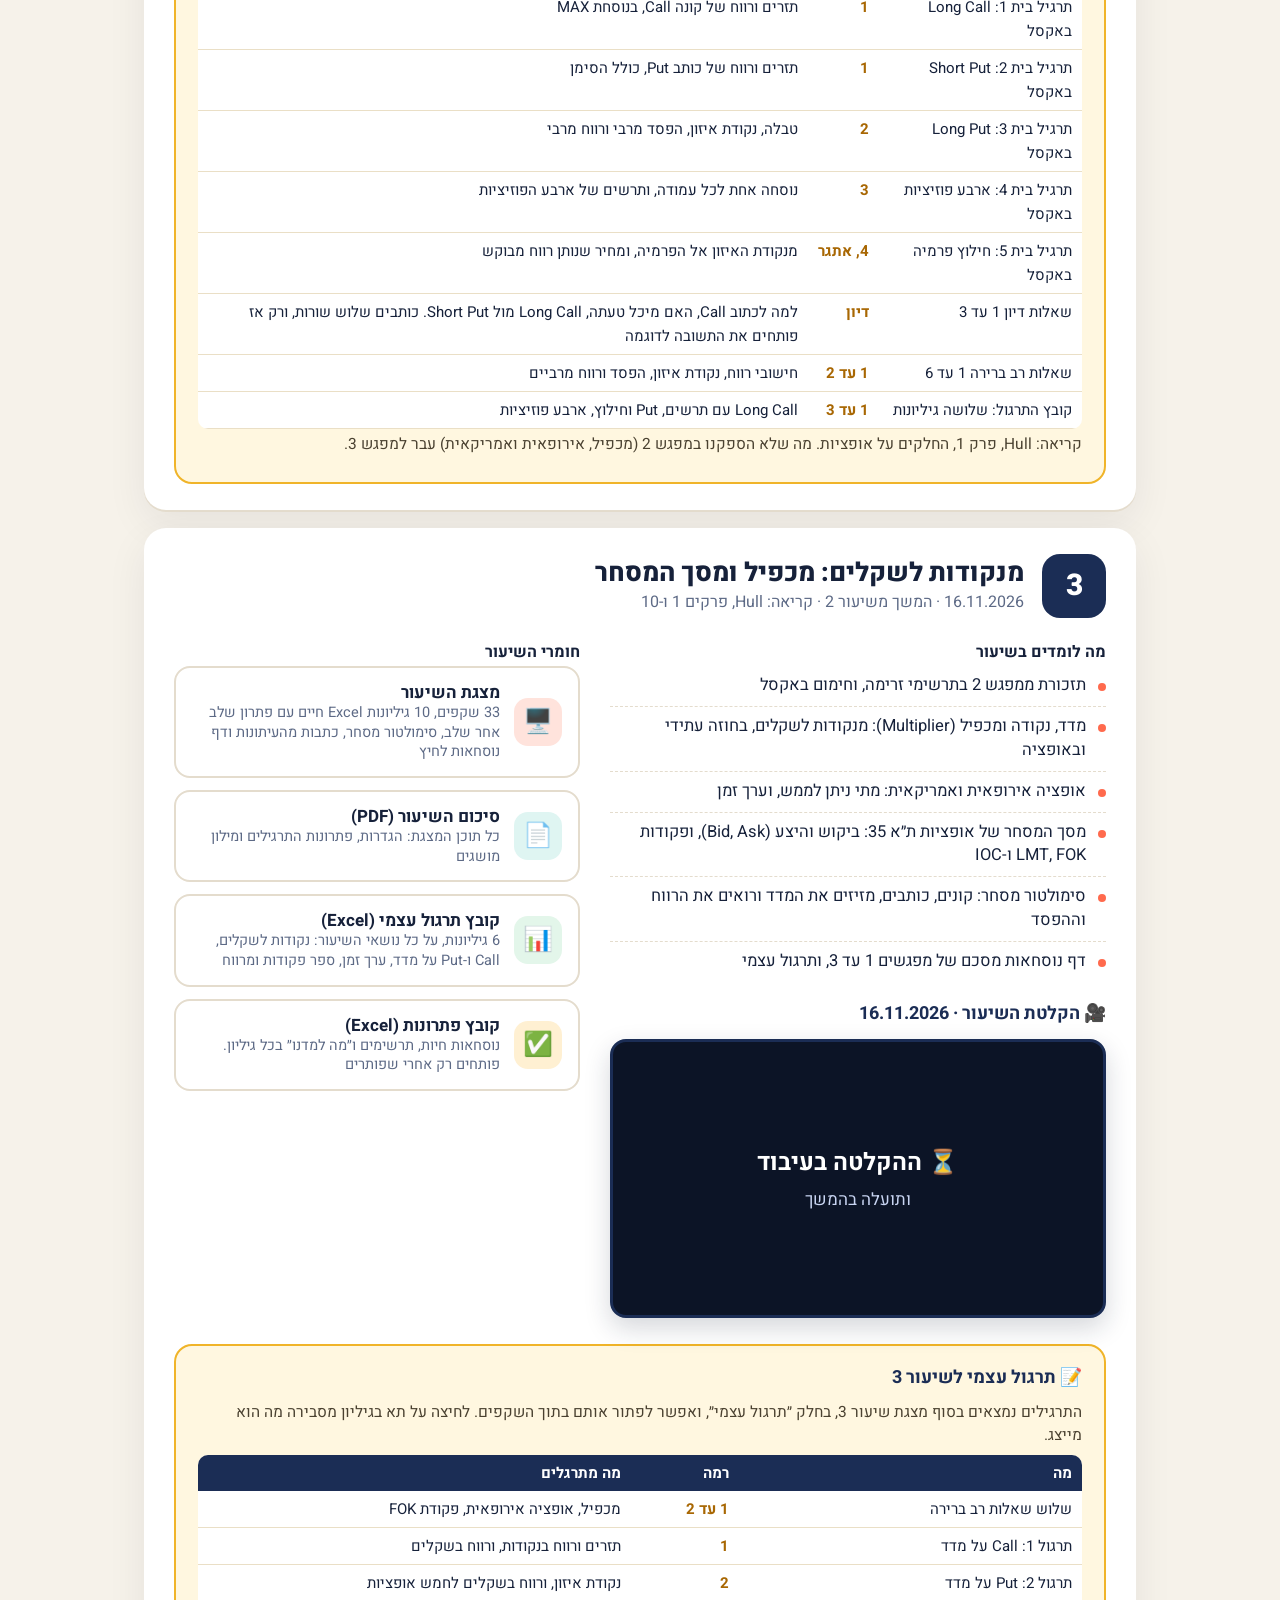
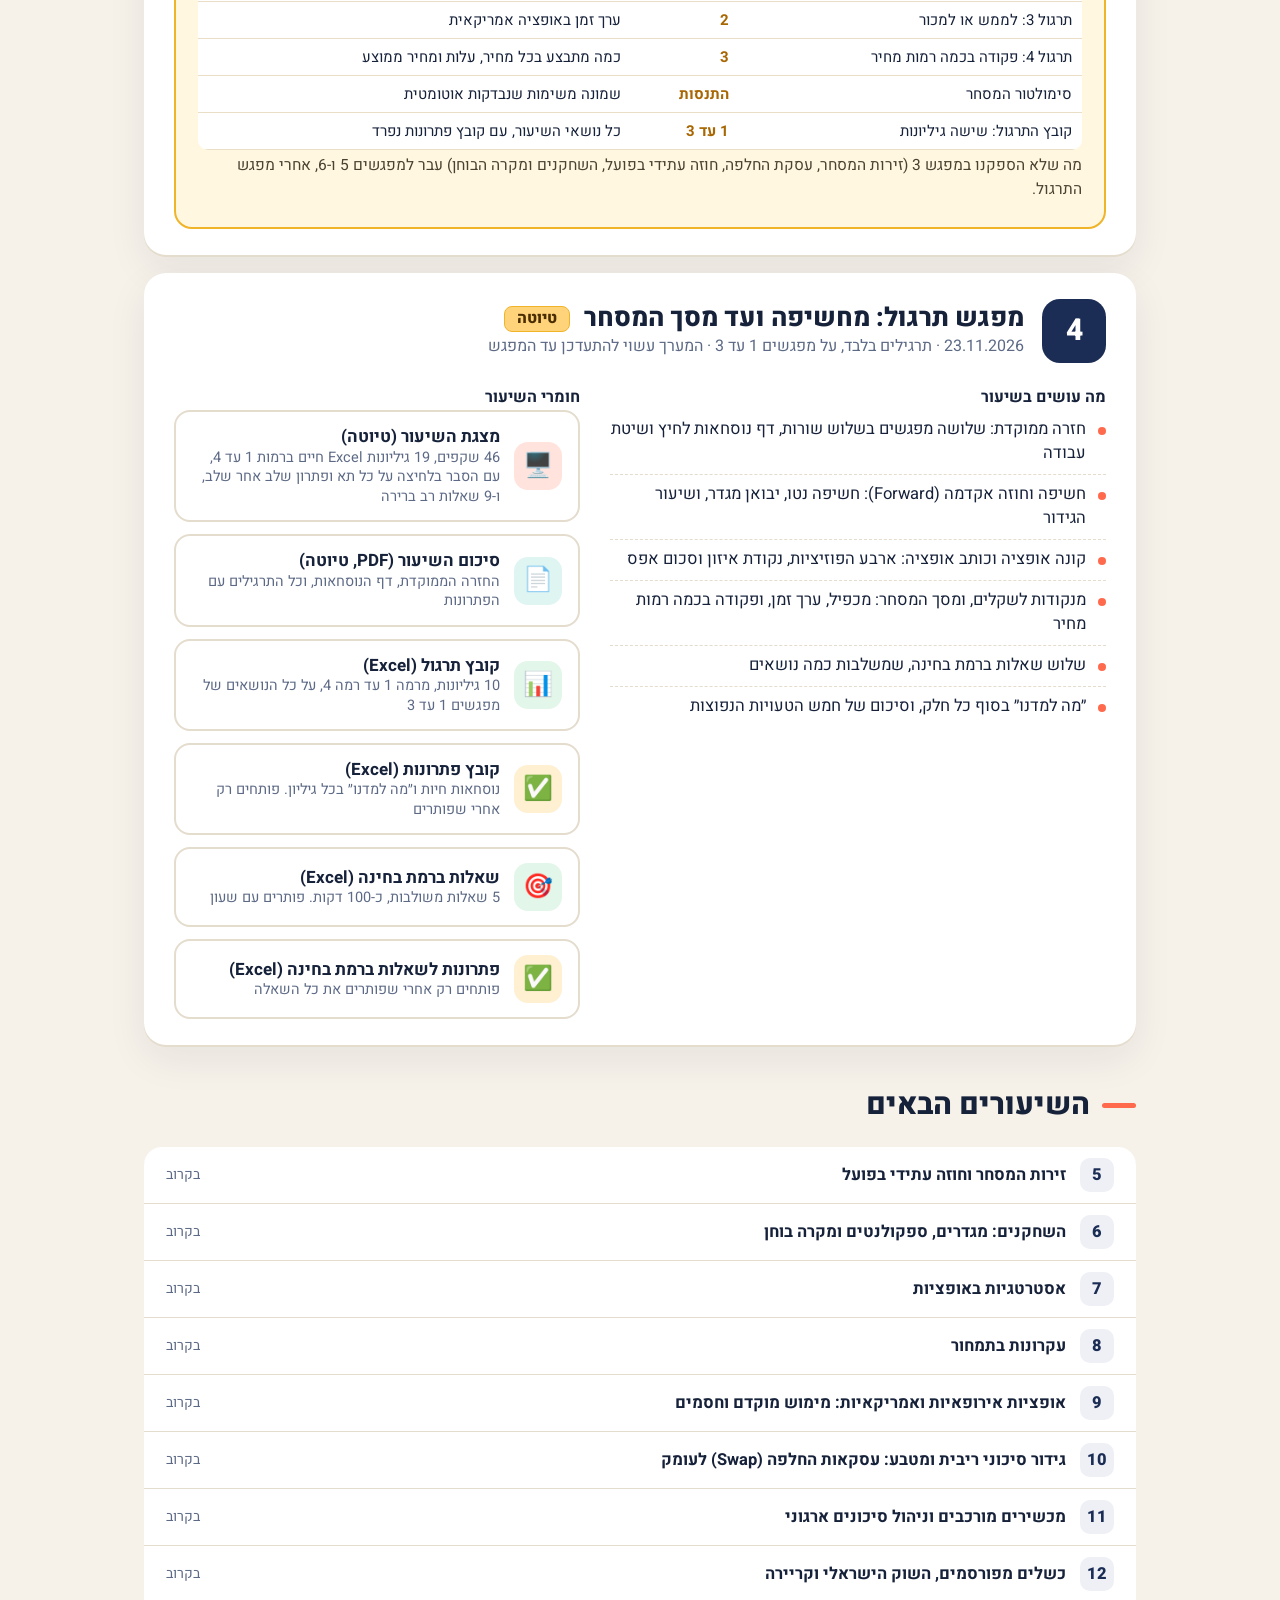
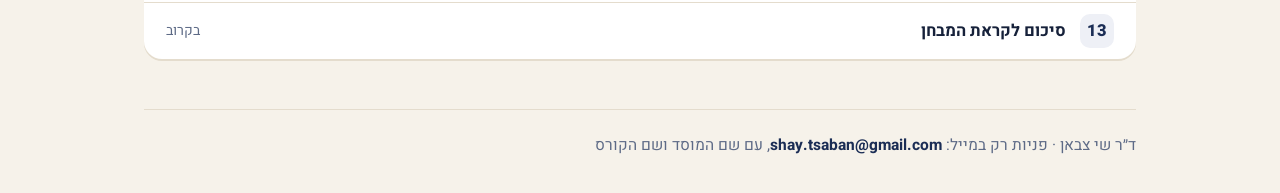
==== commit d48754f0: "Lesson 3 cut at what was taught, simulator v2, lesson 4 exercise session (draft) Lesson 3 now ends a" ====
--- a/index.html
+++ b/index.html
@@ -102,6 +102,7 @@
 .hw-t td{padding:6px 10px;border-bottom:1px solid #eadfc6;vertical-align:top}
 .hw-t td:nth-child(2){white-space:nowrap;font-weight:700;color:#a86703}
 @media (max-width:760px){.hw-t{font-size:13.5px}.hw-t td,.hw-t th{padding:5px 6px}}
+.lec-head h3 .draft{display:inline-block;background:#ffd37a;color:#4a2d00;font-size:.6em;font-weight:800;border-radius:8px;padding:2px 12px;vertical-align:middle;margin-inline-start:8px}
 .ups em{margin-right:auto;font-style:normal;color:var(--mut);font-size:14px;font-weight:500}
 @media (max-width:760px){.solutions{flex-direction:column;padding:20px 18px}.solutions .btn2{margin-right:0;width:100%}.todo{margin:0 18px 22px;padding:14px 16px}.ups li{padding:10px 14px}}
 </style>
@@ -185,31 +186,64 @@
 <tr><td>שאלות רב ברירה 1 עד 6</td><td>1 עד 2</td><td>חישובי רווח, נקודת איזון, הפסד ורווח מרביים</td></tr>
 <tr><td>קובץ התרגול: שלושה גיליונות</td><td>1 עד 3</td><td>Long Call עם תרשים, Put וחילוץ, ארבע פוזיציות</td></tr>
 </table>
-<p class="hw-how">קריאה: Hull, פרק <span class="n">1</span>, החלקים על אופציות. מה שלא הספקנו במפגש 2 (מכפיל, אירופאית ואמריקאית, עסקת החלפה והלאה) עבר למפגש 3, ואין בו שיעורי בית כרגע.</p>
+<p class="hw-how">קריאה: Hull, פרק <span class="n">1</span>, החלקים על אופציות. מה שלא הספקנו במפגש 2 (מכפיל, אירופאית ואמריקאית) עבר למפגש 3.</p>
 </div>
 </article>
 <article class="lec" id="lesson-3">
-<div class="lec-head"><div class="lec-n">3</div><div><h3>מכפיל, שחקנים ושווקים</h3><div class="sub"><span class="n">16.11.2026</span> · המשך משיעור <span class="n">2</span> · קריאה: Hull, פרקים <span class="n">1</span>, <span class="n">2</span> ו-<span class="n">5</span></div></div></div>
+<div class="lec-head"><div class="lec-n">3</div><div><h3>מנקודות לשקלים: מכפיל ומסך המסחר</h3><div class="sub"><span class="n">16.11.2026</span> · המשך משיעור <span class="n">2</span> · קריאה: Hull, פרקים <span class="n">1</span> ו-<span class="n">10</span></div></div></div>
 <div class="lec-body">
 <div><h4>מה לומדים בשיעור</h4><ul class="learn">
 <li>תזכורת ממפגש 2 בתרשימי זרימה, וחימום באקסל</li>
-<li>מנקודות לשקלים: מדד, מכפיל, ומסך המסחר של אופציות ת״א 35</li>
-<li>היכן זה נסחר: בורסה, מסלקה, שוק מעבר לדלפק (OTC) ועסקת החלפה (Swap)</li>
-<li>חוזה עתידי בפועל: ביטחונות (Margin), החשבון היומי, מחיר החוזה וארביטראז׳</li>
-<li>השחקנים: מספר חוזים לגידור, ומנוף (Leverage) בחוזה ובאופציה</li>
-<li>מקרה בוחן: גידור דלק בחברת תעופה, בחמישה תרגילי אקסל</li>
+<li>מדד, נקודה ומכפיל (Multiplier): מנקודות לשקלים, בחוזה עתידי ובאופציה</li>
+<li>אופציה אירופאית ואמריקאית: מתי ניתן לממש, וערך זמן</li>
+<li>מסך המסחר של אופציות ת״א 35: ביקוש והיצע (Bid, Ask), ופקודות LMT, FOK ו-IOC</li>
+<li>סימולטור מסחר: קונים, כותבים, מזיזים את המדד ורואים את הרווח וההפסד</li>
+<li>דף נוסחאות מסכם של מפגשים 1 עד 3, ותרגול עצמי</li>
 </ul><div class="rec" id="recording-3"><h4>🎥 הקלטת השיעור · <span class="n">16.11.2026</span></h4><div class="recbox"><div class="recph"><div><b>ההקלטה בעיבוד</b>ותועלה בהמשך</div></div></div></div></div>
 <div><h4>חומרי השיעור</h4><div class="links">
-<a class="lk p" href="lectures/lecture-3/presentation.html"><span class="e">🖥️</span><span><b>מצגת השיעור</b><span class="d"><span class="n">78</span> שקפים, <span class="n">24</span> גיליונות Excel חיים עם פתרון שלב אחר שלב, סימולטור מסחר וכתבות מהעיתונות</span></span></a>
+<a class="lk p" href="lectures/lecture-3/presentation.html"><span class="e">🖥️</span><span><b>מצגת השיעור</b><span class="d"><span class="n">33</span> שקפים, <span class="n">10</span> גיליונות Excel חיים עם פתרון שלב אחר שלב, סימולטור מסחר, כתבות מהעיתונות ודף נוסחאות לחיץ</span></span></a>
 <a class="lk s" href="lectures/lecture-3/summary.pdf"><span class="e">📄</span><span><b>סיכום השיעור (PDF)</b><span class="d">כל תוכן המצגת: הגדרות, פתרונות התרגילים ומילון מושגים</span></span></a>
-<a class="lk x" href="materials/practice-3.xlsx" download><span class="e">📊</span><span><b>קובץ תרגול (Excel)</b><span class="d"><span class="n">4</span> גיליונות. ממלאים נוסחאות בתאים הצהובים</span></span></a>
-<a class="lk r" href="materials/practice-3-solutions.xlsx" download><span class="e">✅</span><span><b>קובץ פתרונות (Excel)</b><span class="d">נוסחאות חיות ותרשימים. פותחים רק אחרי שפותרים</span></span></a>
-</div></div>
-</div>
-</div></div>
+<a class="lk x" href="materials/practice-3.xlsx" download><span class="e">📊</span><span><b>קובץ תרגול עצמי (Excel)</b><span class="d"><span class="n">6</span> גיליונות, על כל נושאי השיעור: נקודות לשקלים, Call ו-Put על מדד, ערך זמן, ספר פקודות ומרווח</span></span></a>
+<a class="lk r" href="materials/practice-3-solutions.xlsx" download><span class="e">✅</span><span><b>קובץ פתרונות (Excel)</b><span class="d">נוסחאות חיות, תרשימים ו״מה למדנו״ בכל גיליון. פותחים רק אחרי שפותרים</span></span></a>
+</div></div>
+</div>
+<div class="todo hw"><h4>📝 תרגול עצמי לשיעור <span class="n">3</span></h4>
+<p class="hw-how">התרגילים נמצאים בסוף מצגת שיעור 3, בחלק ״תרגול עצמי״, ואפשר לפתור אותם בתוך השקפים. לחיצה על תא בגיליון מסבירה מה הוא מייצג.</p>
+<table class="hw-t"><tr><th>מה</th><th>רמה</th><th>מה מתרגלים</th></tr>
+<tr><td>שלוש שאלות רב ברירה</td><td>1 עד 2</td><td>מכפיל, אופציה אירופאית, פקודת FOK</td></tr>
+<tr><td>תרגול 1: Call על מדד</td><td>1</td><td>תזרים ורווח בנקודות, ורווח בשקלים</td></tr>
+<tr><td>תרגול 2: Put על מדד</td><td>2</td><td>נקודת איזון, ורווח בשקלים לחמש אופציות</td></tr>
+<tr><td>תרגול 3: לממש או למכור</td><td>2</td><td>ערך זמן באופציה אמריקאית</td></tr>
+<tr><td>תרגול 4: פקודה בכמה רמות מחיר</td><td>3</td><td>כמה מתבצע בכל מחיר, עלות ומחיר ממוצע</td></tr>
+<tr><td>סימולטור המסחר</td><td>התנסות</td><td>שמונה משימות שנבדקות אוטומטית</td></tr>
+<tr><td>קובץ התרגול: שישה גיליונות</td><td>1 עד 3</td><td>כל נושאי השיעור, עם קובץ פתרונות נפרד</td></tr>
+</table>
+<p class="hw-how">מה שלא הספקנו במפגש 3 (זירות המסחר, עסקת החלפה, חוזה עתידי בפועל, השחקנים ומקרה הבוחן) עבר למפגשים 5 ו-6, אחרי מפגש התרגול.</p>
+</div>
+</article>
+<article class="lec" id="lesson-4">
+<div class="lec-head"><div class="lec-n">4</div><div><h3>מפגש תרגול: מחשיפה ועד מסך המסחר <span class="draft">טיוטה</span></h3><div class="sub"><span class="n">23.11.2026</span> · תרגילים בלבד, על מפגשים <span class="n">1</span> עד <span class="n">3</span> · המערך עשוי להתעדכן עד המפגש</div></div></div>
+<div class="lec-body">
+<div><h4>מה עושים בשיעור</h4><ul class="learn">
+<li>חזרה ממוקדת: שלושה מפגשים בשלוש שורות, דף נוסחאות לחיץ ושיטת עבודה</li>
+<li>חשיפה וחוזה אקדמה (Forward): חשיפה נטו, יבואן מגדר, ושיעור הגידור</li>
+<li>קונה אופציה וכותב אופציה: ארבע הפוזיציות, נקודת איזון וסכום אפס</li>
+<li>מנקודות לשקלים, ומסך המסחר: מכפיל, ערך זמן, ופקודה בכמה רמות מחיר</li>
+<li>שלוש שאלות ברמת בחינה, שמשלבות כמה נושאים</li>
+<li>״מה למדנו״ בסוף כל חלק, וסיכום של חמש הטעויות הנפוצות</li>
+</ul></div>
+<div><h4>חומרי השיעור</h4><div class="links">
+<a class="lk p" href="lectures/lecture-4/presentation.html"><span class="e">🖥️</span><span><b>מצגת השיעור (טיוטה)</b><span class="d"><span class="n">46</span> שקפים, <span class="n">19</span> גיליונות Excel חיים ברמות 1 עד 4, עם הסבר בלחיצה על כל תא ופתרון שלב אחר שלב, ו-<span class="n">9</span> שאלות רב ברירה</span></span></a>
+<a class="lk s" href="lectures/lecture-4/summary.pdf"><span class="e">📄</span><span><b>סיכום השיעור (PDF, טיוטה)</b><span class="d">החזרה הממוקדת, דף הנוסחאות, וכל התרגילים עם הפתרונות</span></span></a>
+<a class="lk x" href="materials/practice-4.xlsx" download><span class="e">📊</span><span><b>קובץ תרגול (Excel)</b><span class="d"><span class="n">10</span> גיליונות, מרמה 1 עד רמה 4, על כל הנושאים של מפגשים 1 עד 3</span></span></a>
+<a class="lk r" href="materials/practice-4-solutions.xlsx" download><span class="e">✅</span><span><b>קובץ פתרונות (Excel)</b><span class="d">נוסחאות חיות ו״מה למדנו״ בכל גיליון. פותחים רק אחרי שפותרים</span></span></a>
+<a class="lk x" href="materials/exam-practice-4.xlsx" download><span class="e">🎯</span><span><b>שאלות ברמת בחינה (Excel)</b><span class="d"><span class="n">5</span> שאלות משולבות, כ-<span class="n">100</span> דקות. פותרים עם שעון</span></span></a>
+<a class="lk r" href="materials/exam-practice-4-solutions.xlsx" download><span class="e">✅</span><span><b>פתרונות לשאלות ברמת בחינה (Excel)</b><span class="d">פותחים רק אחרי שפותרים את כל השאלה</span></span></a>
+</div></div>
+</div>
 </article>
 <h2 class="sec" style="margin-top:36px">השיעורים הבאים</h2>
-<ul class="ups"><li><span class="un"><span class="n">4</span></span><span>אסטרטגיות באופציות: הגנה והכנסה</span><em>בקרוב</em></li><li><span class="un"><span class="n">5</span></span><span>אסטרטגיות רווח ומסחר</span><em>בקרוב</em></li><li><span class="un"><span class="n">6</span></span><span>עקרונות בתמחור</span><em>בקרוב</em></li><li><span class="un"><span class="n">7</span></span><span>אופציות אירופאיות ואמריקאיות: מימוש מוקדם וחסמים</span><em>בקרוב</em></li><li><span class="un"><span class="n">8</span></span><span>גידור סיכוני ריבית ומטבע: עסקאות החלפה (Swap) לעומק</span><em>בקרוב</em></li><li><span class="un"><span class="n">9</span></span><span>מכשירים מורכבים</span><em>בקרוב</em></li><li><span class="un"><span class="n">10</span></span><span>ניהול סיכונים ארגוני</span><em>בקרוב</em></li><li><span class="un"><span class="n">11</span></span><span>כשלים מפורסמים</span><em>בקרוב</em></li><li><span class="un"><span class="n">12</span></span><span>השוק הישראלי וקריירה</span><em>בקרוב</em></li><li><span class="un"><span class="n">13</span></span><span>סיכום לקראת המבחן</span><em>בקרוב</em></li></ul>
+<ul class="ups"><li><span class="un"><span class="n">5</span></span><span>זירות המסחר וחוזה עתידי בפועל</span><em>בקרוב</em></li><li><span class="un"><span class="n">6</span></span><span>השחקנים: מגדרים, ספקולנטים ומקרה בוחן</span><em>בקרוב</em></li><li><span class="un"><span class="n">7</span></span><span>אסטרטגיות באופציות</span><em>בקרוב</em></li><li><span class="un"><span class="n">8</span></span><span>עקרונות בתמחור</span><em>בקרוב</em></li><li><span class="un"><span class="n">9</span></span><span>אופציות אירופאיות ואמריקאיות: מימוש מוקדם וחסמים</span><em>בקרוב</em></li><li><span class="un"><span class="n">10</span></span><span>גידור סיכוני ריבית ומטבע: עסקאות החלפה (Swap) לעומק</span><em>בקרוב</em></li><li><span class="un"><span class="n">11</span></span><span>מכשירים מורכבים וניהול סיכונים ארגוני</span><em>בקרוב</em></li><li><span class="un"><span class="n">12</span></span><span>כשלים מפורסמים, השוק הישראלי וקריירה</span><em>בקרוב</em></li><li><span class="un"><span class="n">13</span></span><span>סיכום לקראת המבחן</span><em>בקרוב</em></li></ul>
 </section>
 <footer>ד״ר שי צבאן · פניות רק במייל: <a href="mailto:shay.tsaban@gmail.com">shay.tsaban@gmail.com</a>, עם שם המוסד ושם הקורס</footer>
 </main>
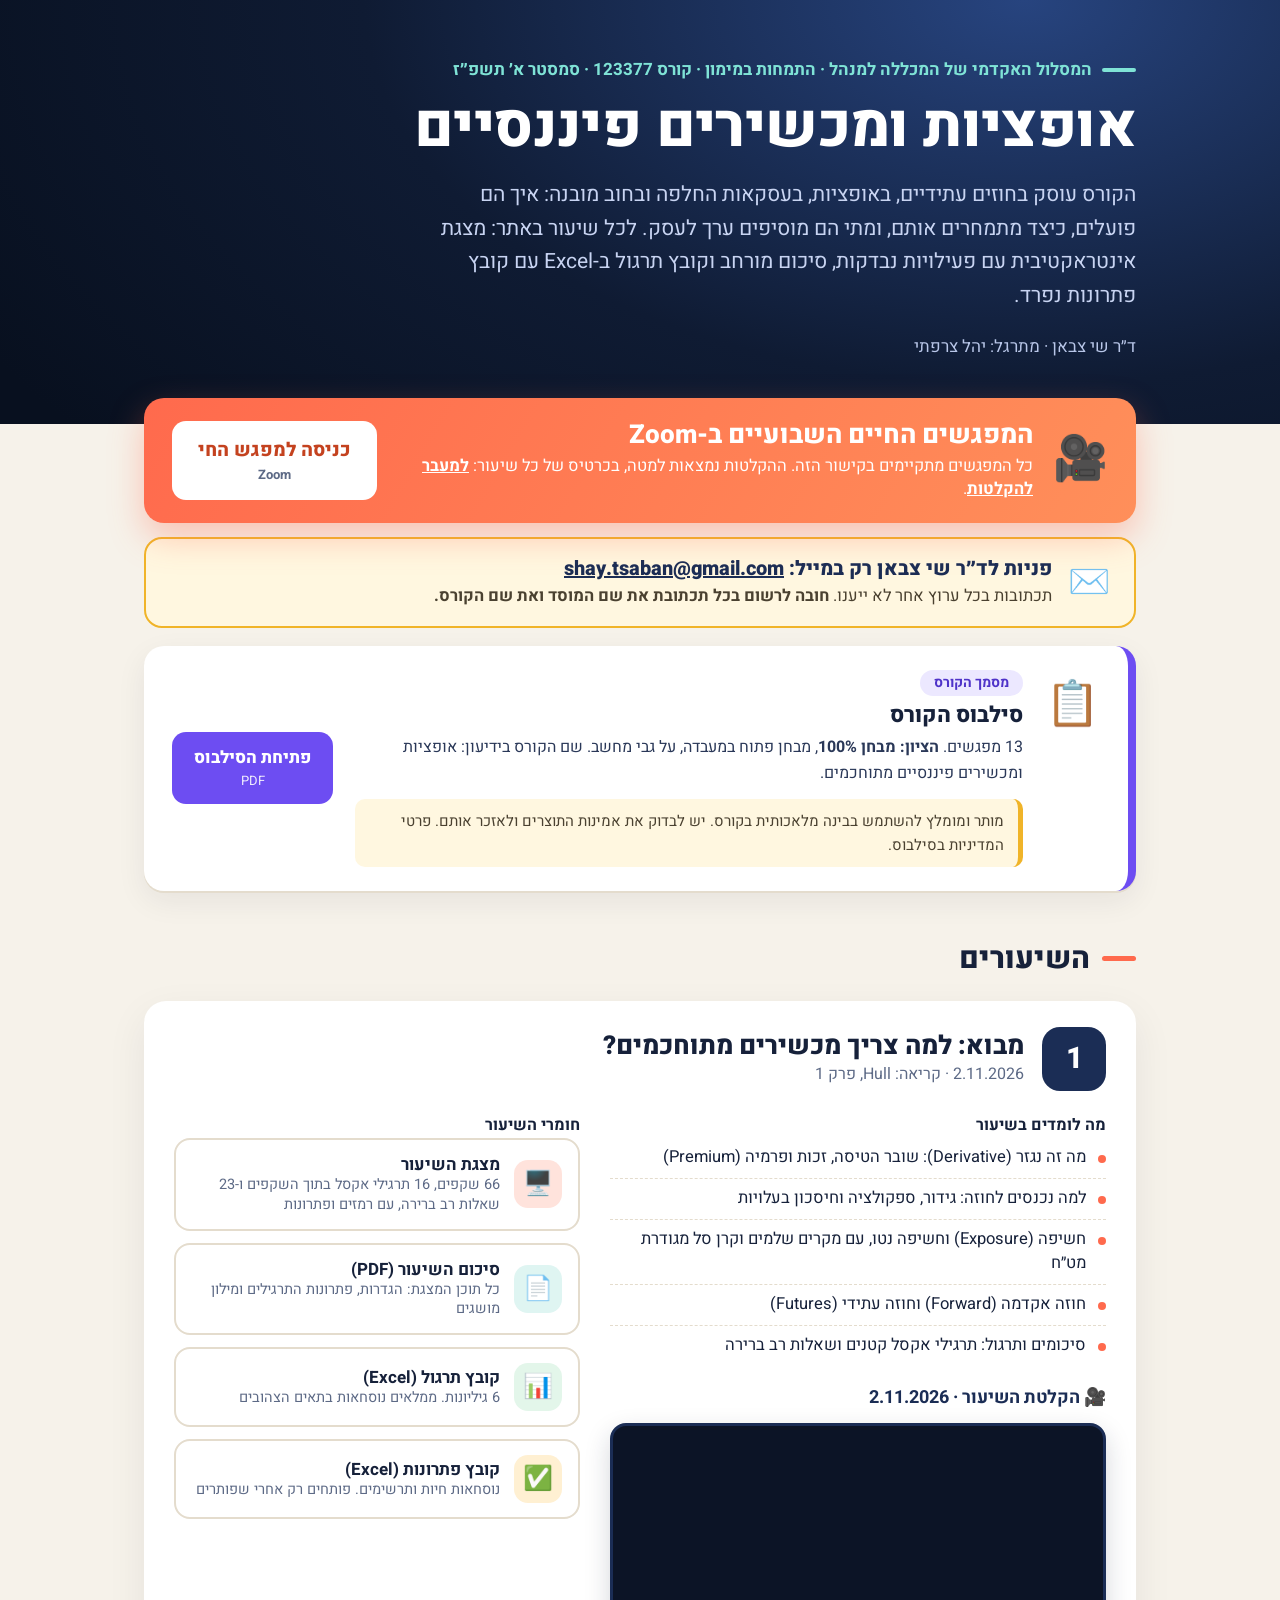
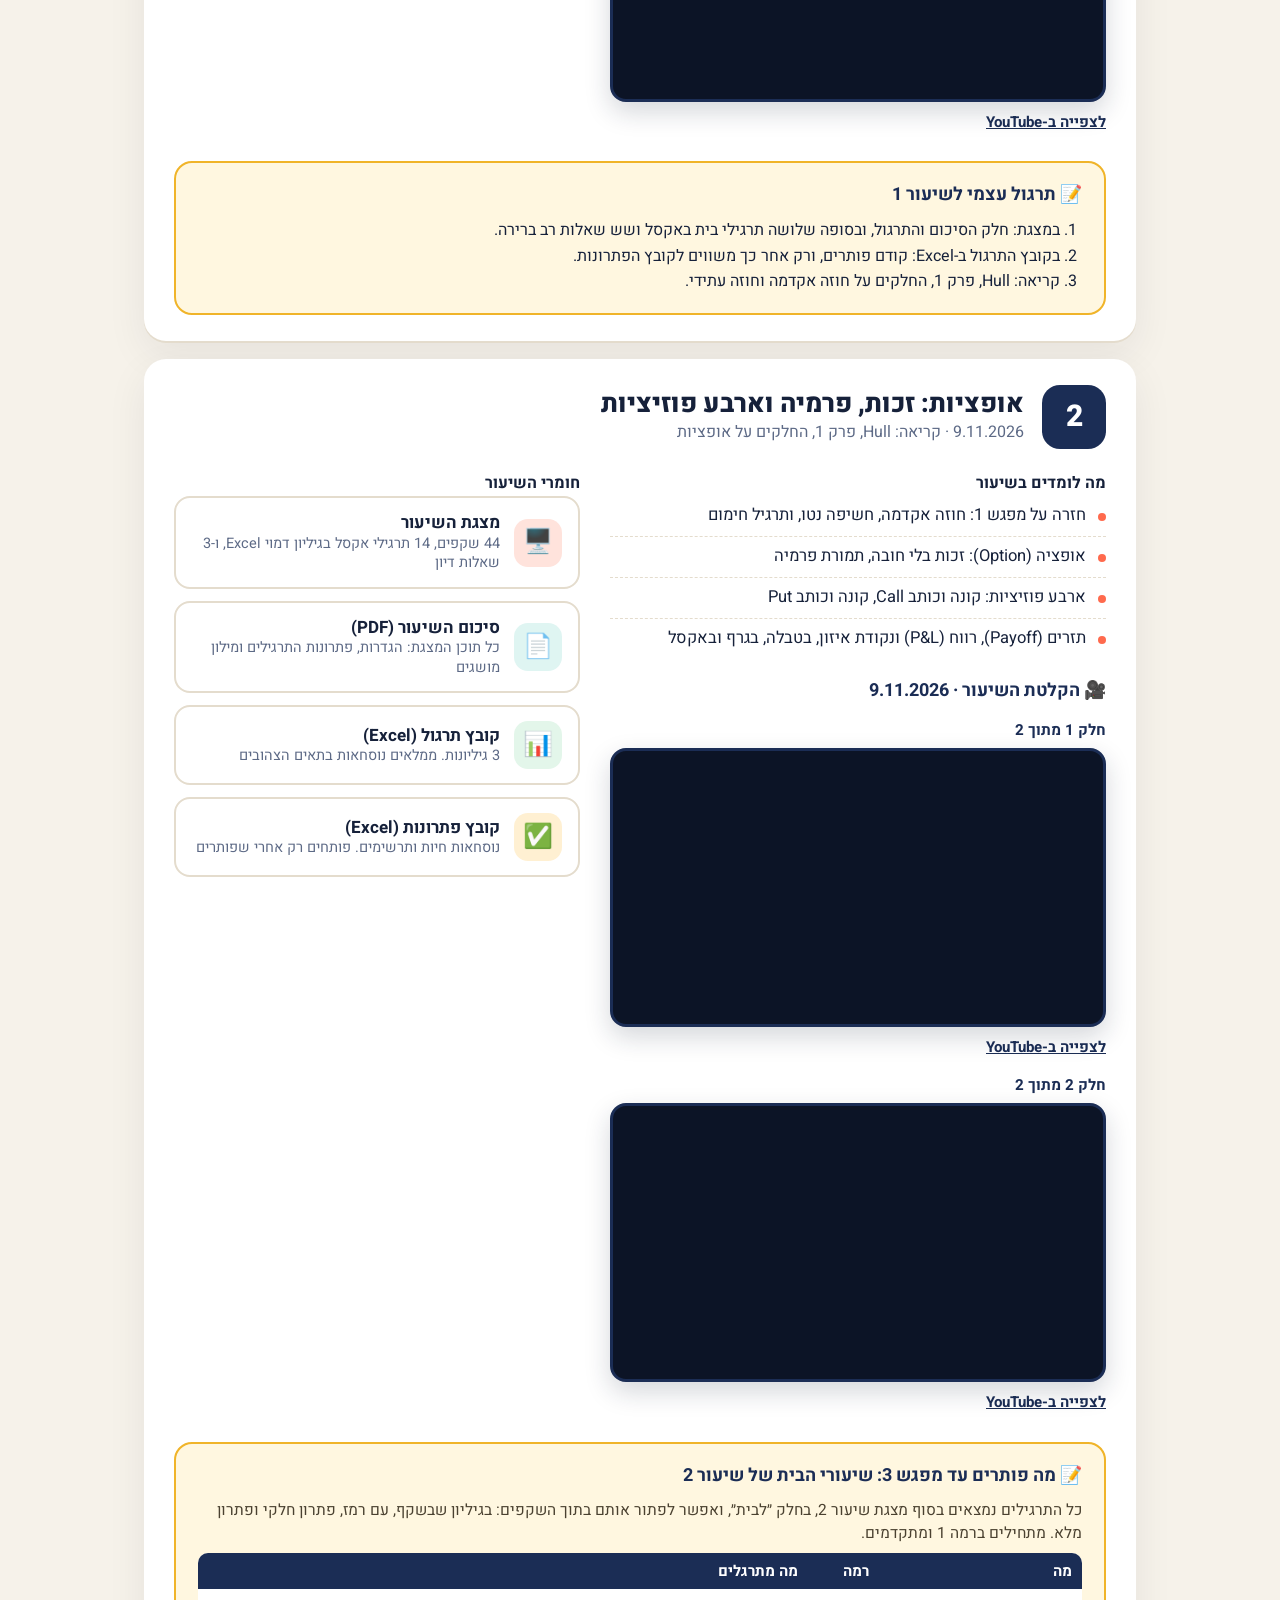
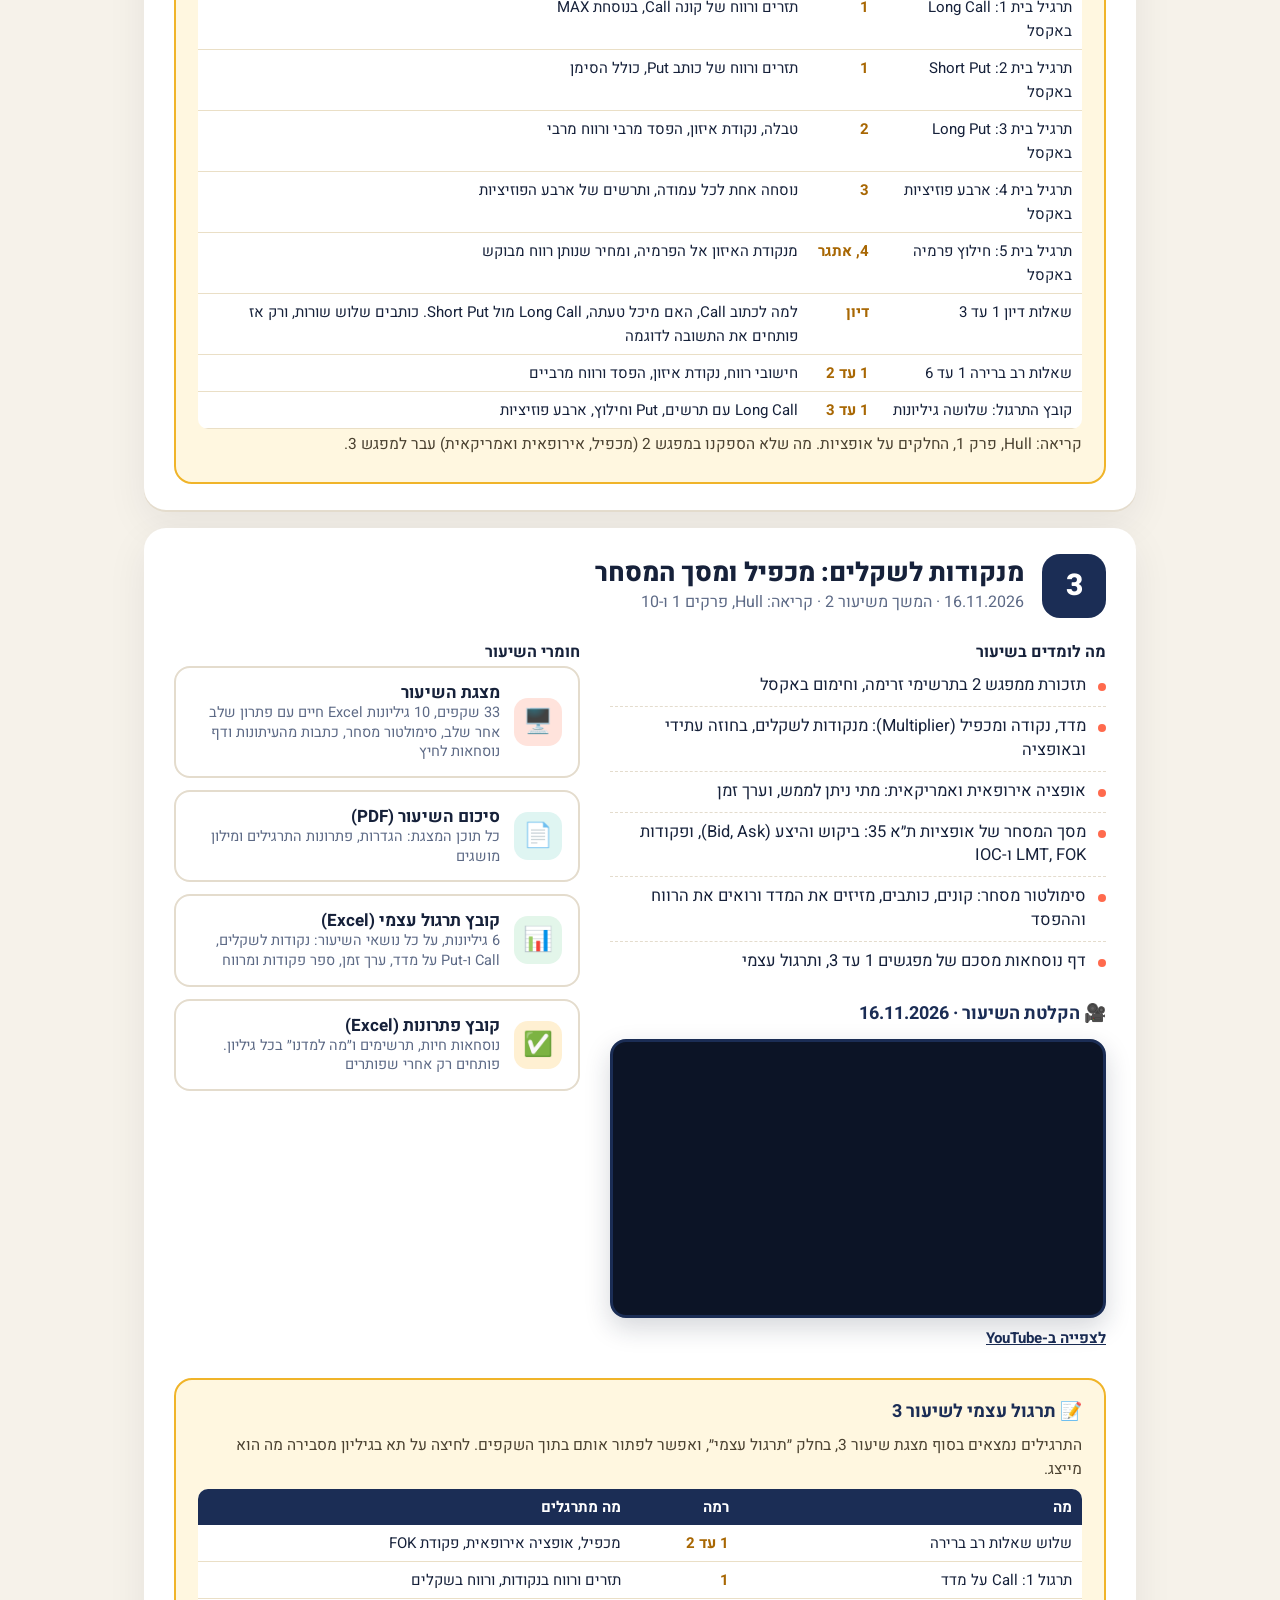
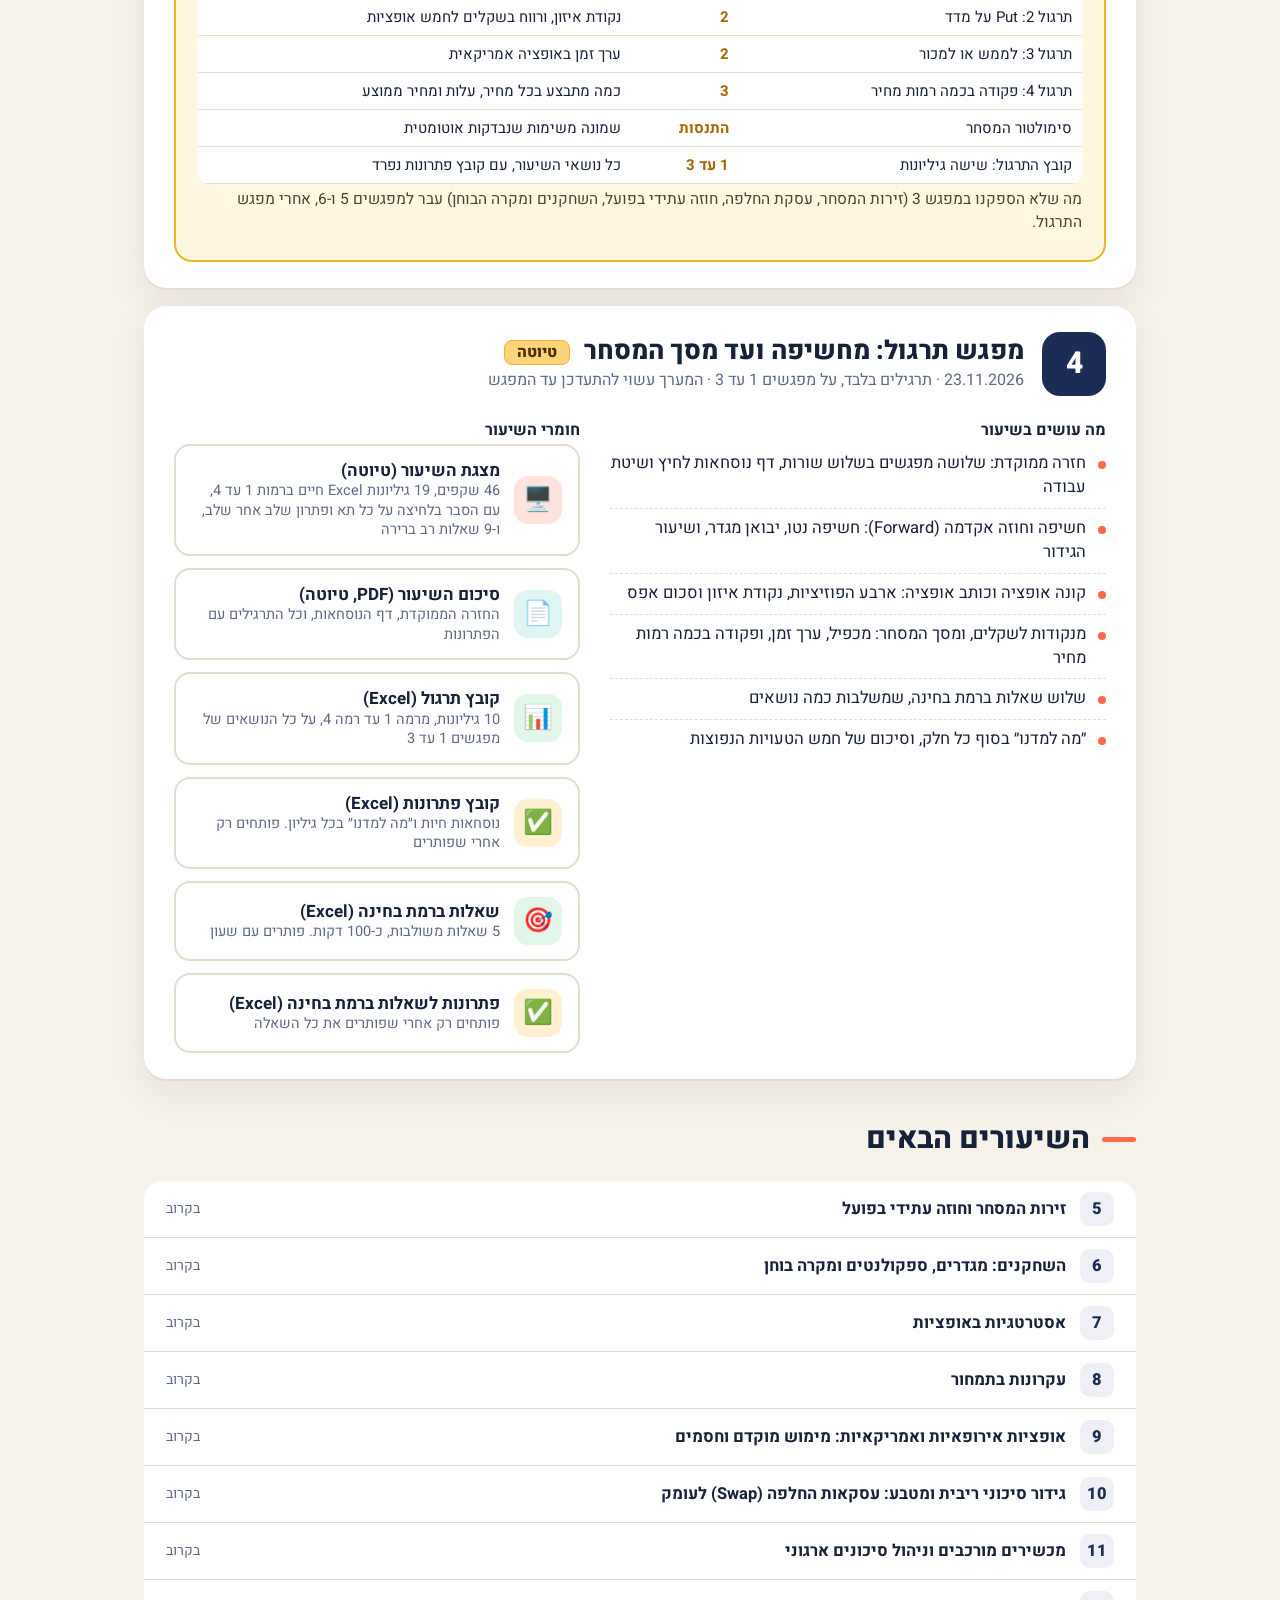
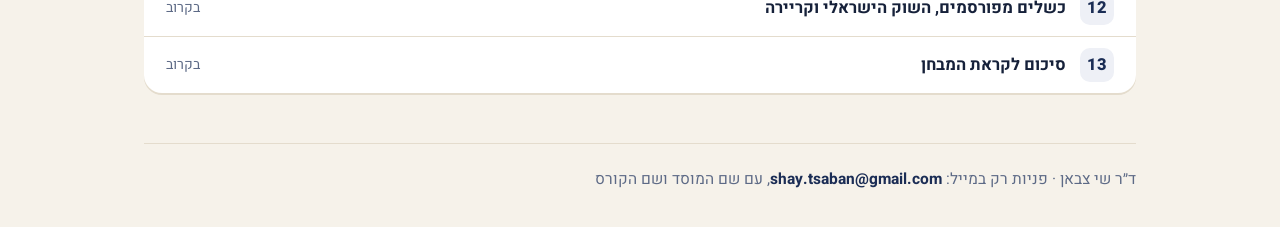
==== commit a107ef4d: "Embed lesson 3 recording on the hub Co-Authored-By: Claude Fable 5.2 <noreply@anthropic.com>" ====
--- a/index.html
+++ b/index.html
@@ -199,7 +199,7 @@
 <li>מסך המסחר של אופציות ת״א 35: ביקוש והיצע (Bid, Ask), ופקודות LMT, FOK ו-IOC</li>
 <li>סימולטור מסחר: קונים, כותבים, מזיזים את המדד ורואים את הרווח וההפסד</li>
 <li>דף נוסחאות מסכם של מפגשים 1 עד 3, ותרגול עצמי</li>
-</ul><div class="rec" id="recording-3"><h4>🎥 הקלטת השיעור · <span class="n">16.11.2026</span></h4><div class="recbox"><div class="recph"><div><b>ההקלטה בעיבוד</b>ותועלה בהמשך</div></div></div></div></div>
+</ul><div class="rec" id="recording-3"><h4>🎥 הקלטת השיעור · <span class="n">16.11.2026</span></h4><div class="recbox"><iframe src="https://www.youtube.com/embed/FMhv7-Kr_OA" title="הקלטת שיעור 3" loading="lazy" allow="accelerometer; autoplay; clipboard-write; encrypted-media; gyroscope; picture-in-picture; web-share" referrerpolicy="strict-origin-when-cross-origin" allowfullscreen></iframe></div><a class="yt" href="https://youtu.be/FMhv7-Kr_OA" target="_blank" rel="noopener">לצפייה ב-YouTube</a></div></div>
 <div><h4>חומרי השיעור</h4><div class="links">
 <a class="lk p" href="lectures/lecture-3/presentation.html"><span class="e">🖥️</span><span><b>מצגת השיעור</b><span class="d"><span class="n">33</span> שקפים, <span class="n">10</span> גיליונות Excel חיים עם פתרון שלב אחר שלב, סימולטור מסחר, כתבות מהעיתונות ודף נוסחאות לחיץ</span></span></a>
 <a class="lk s" href="lectures/lecture-3/summary.pdf"><span class="e">📄</span><span><b>סיכום השיעור (PDF)</b><span class="d">כל תוכן המצגת: הגדרות, פתרונות התרגילים ומילון מושגים</span></span></a>
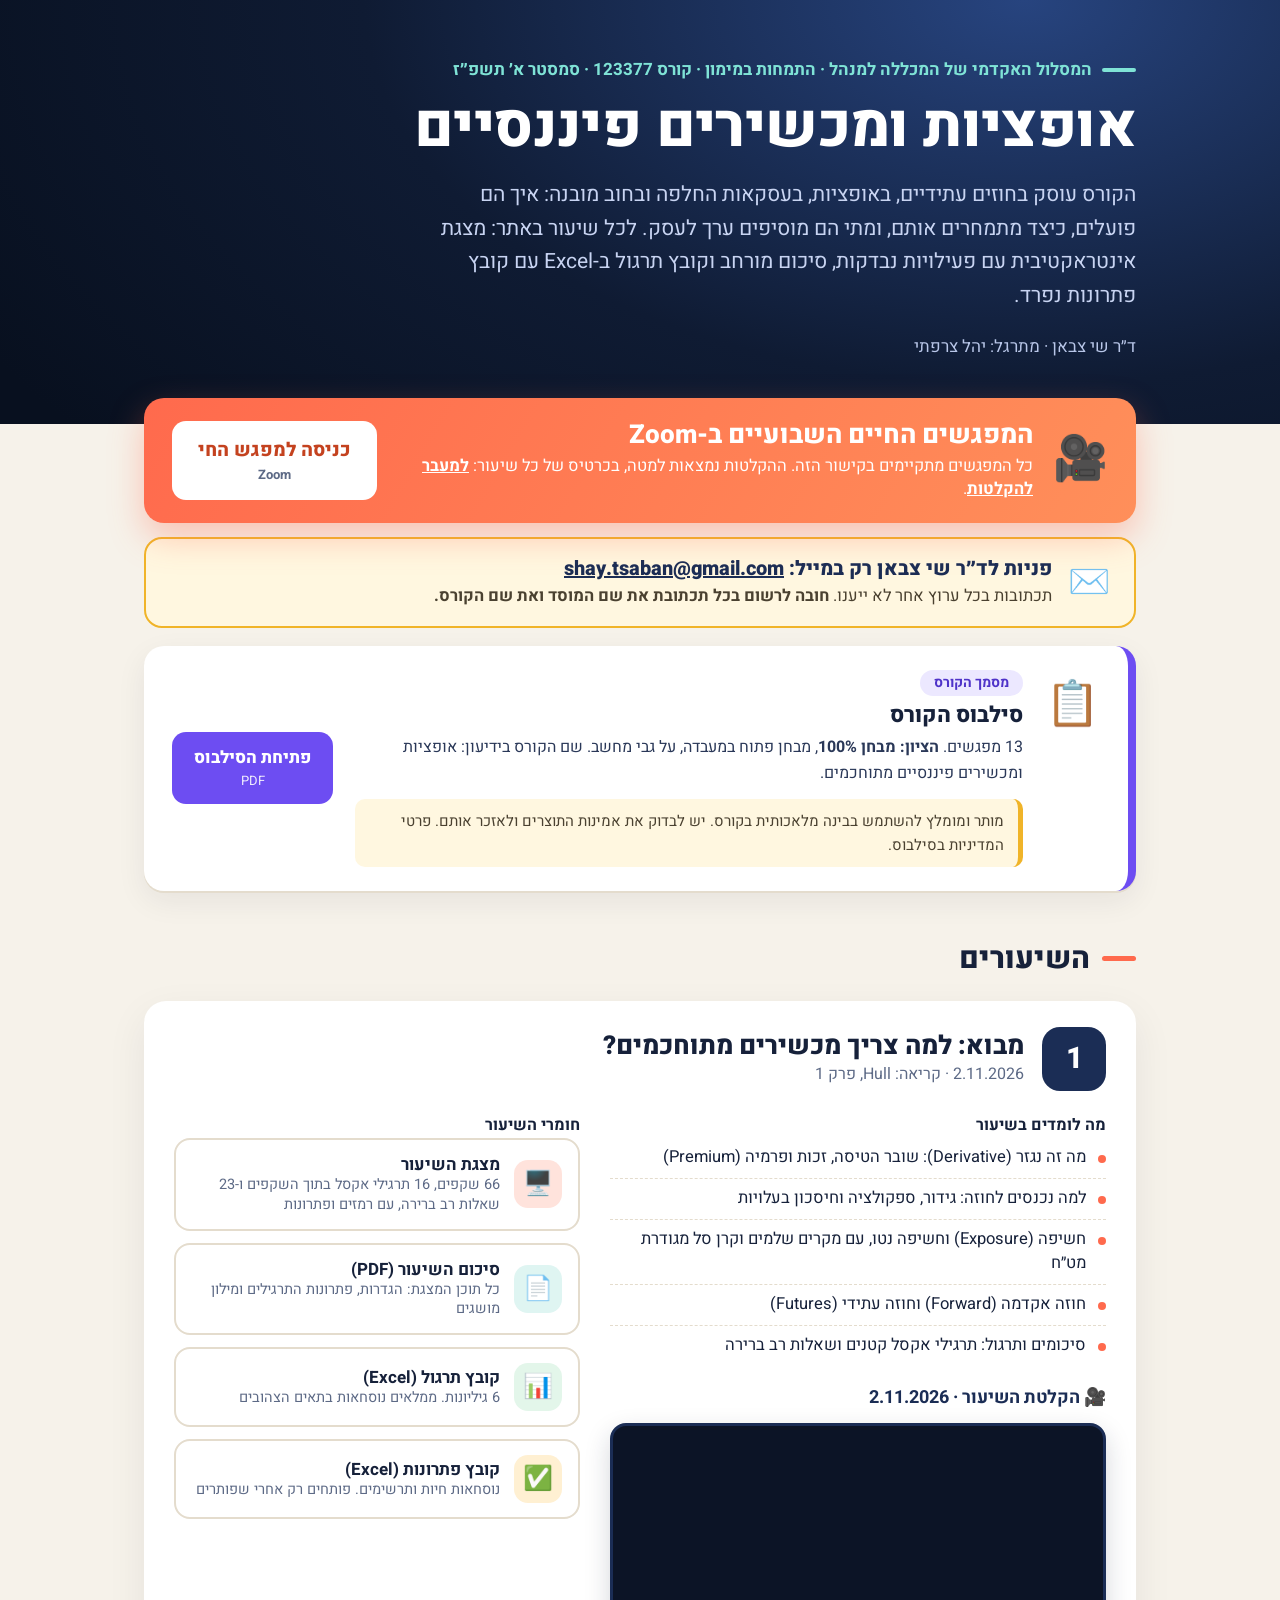
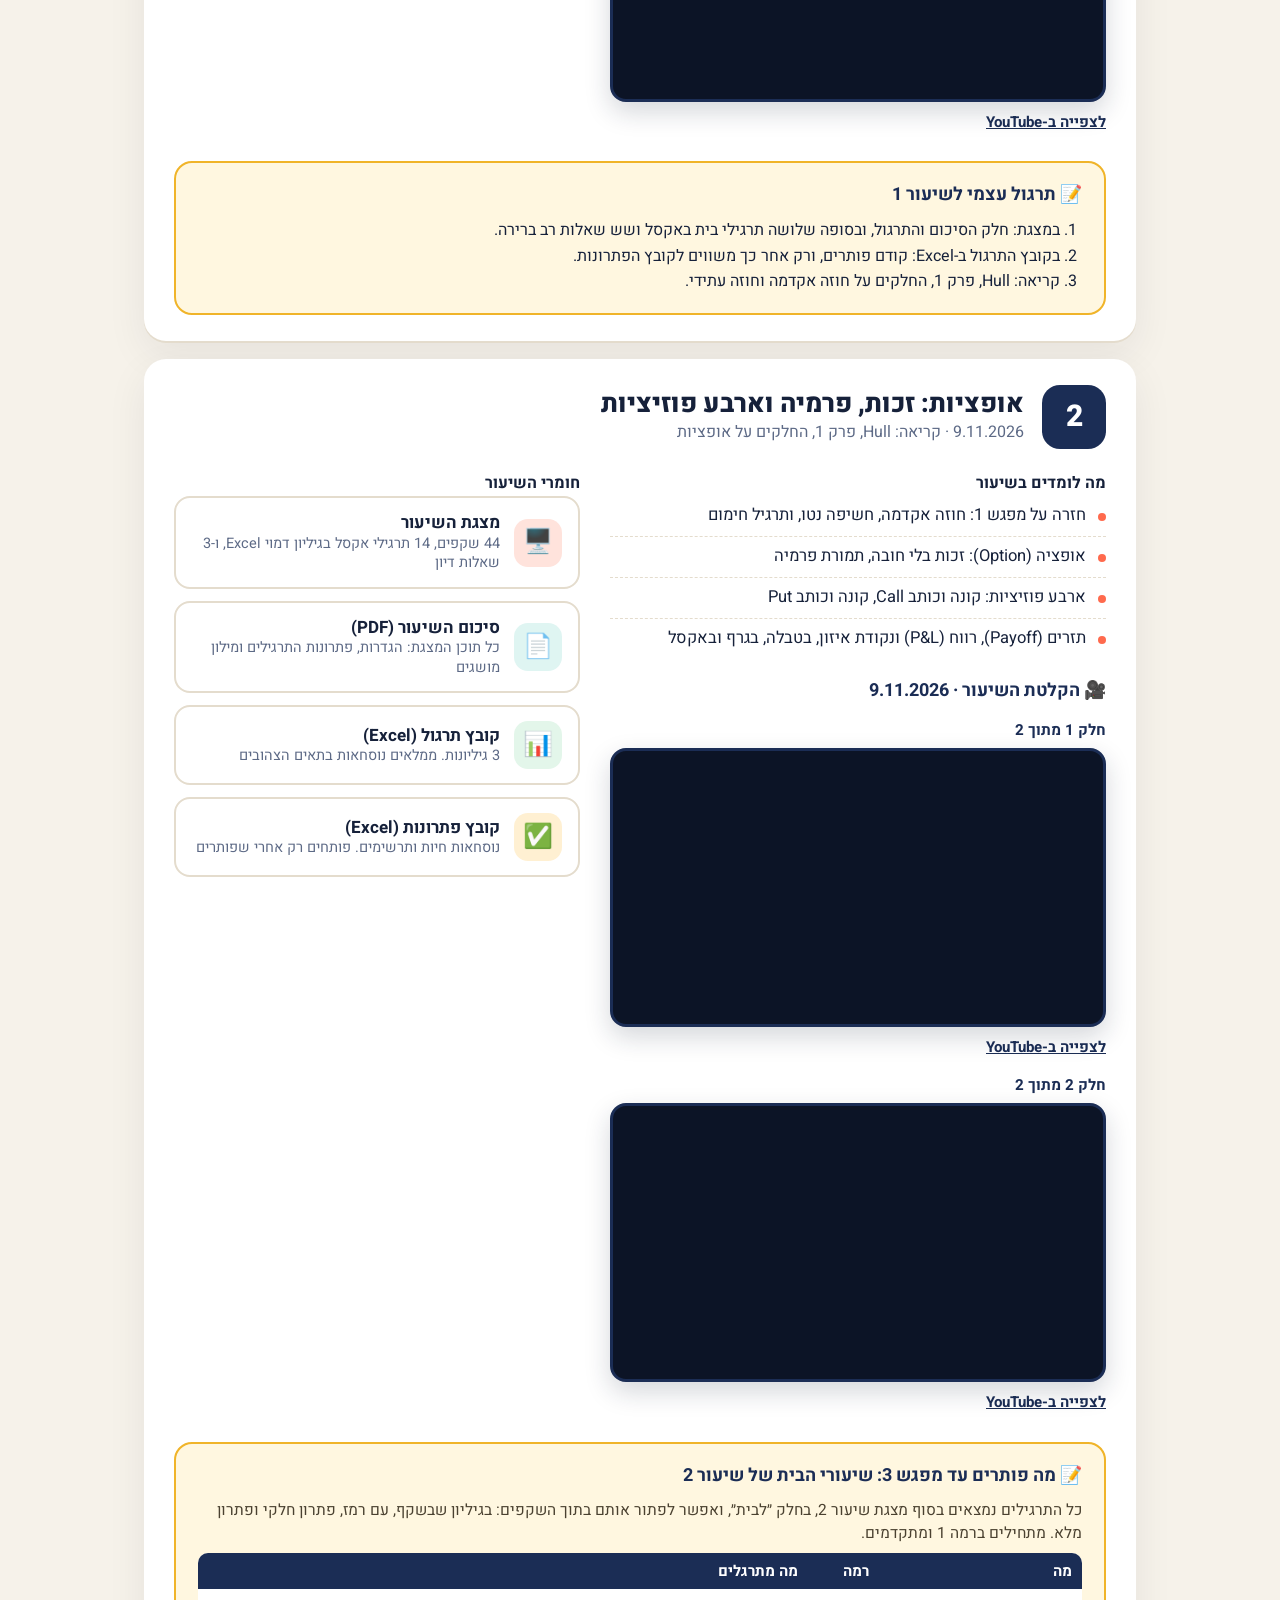
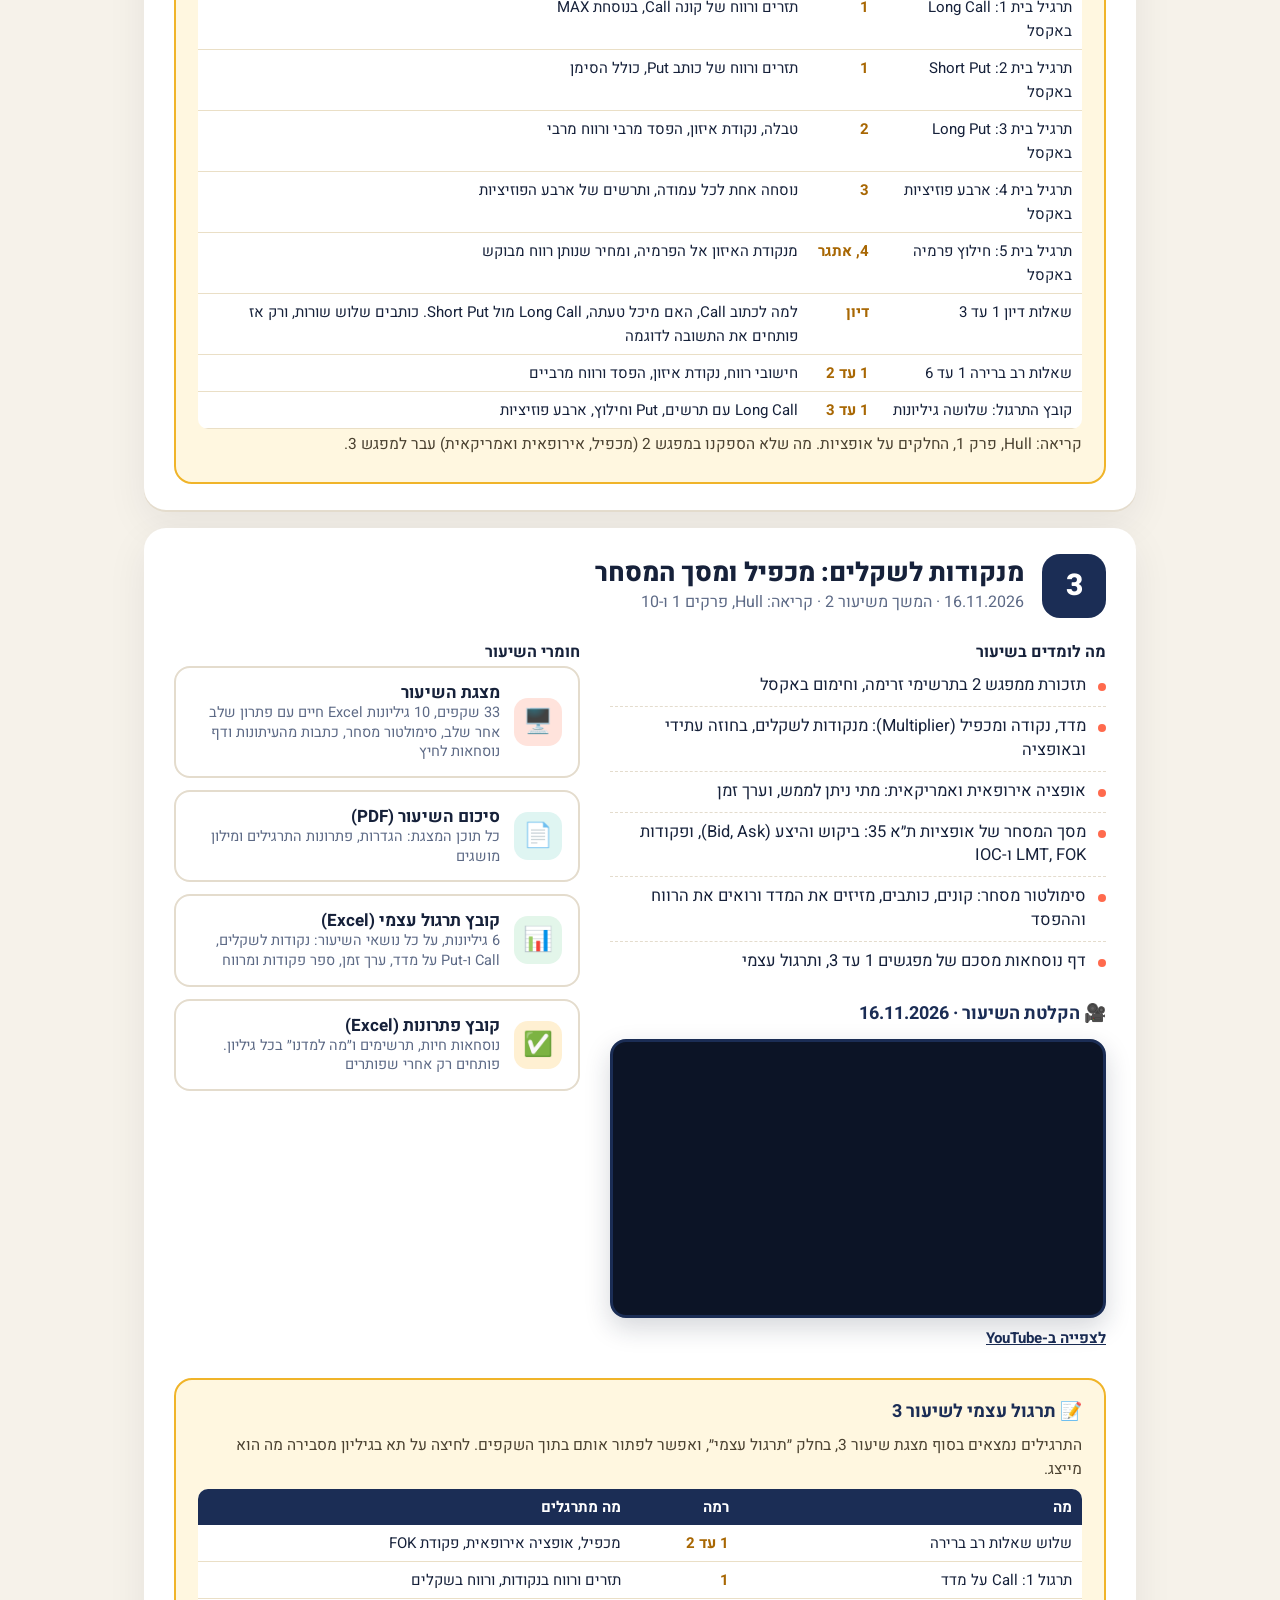
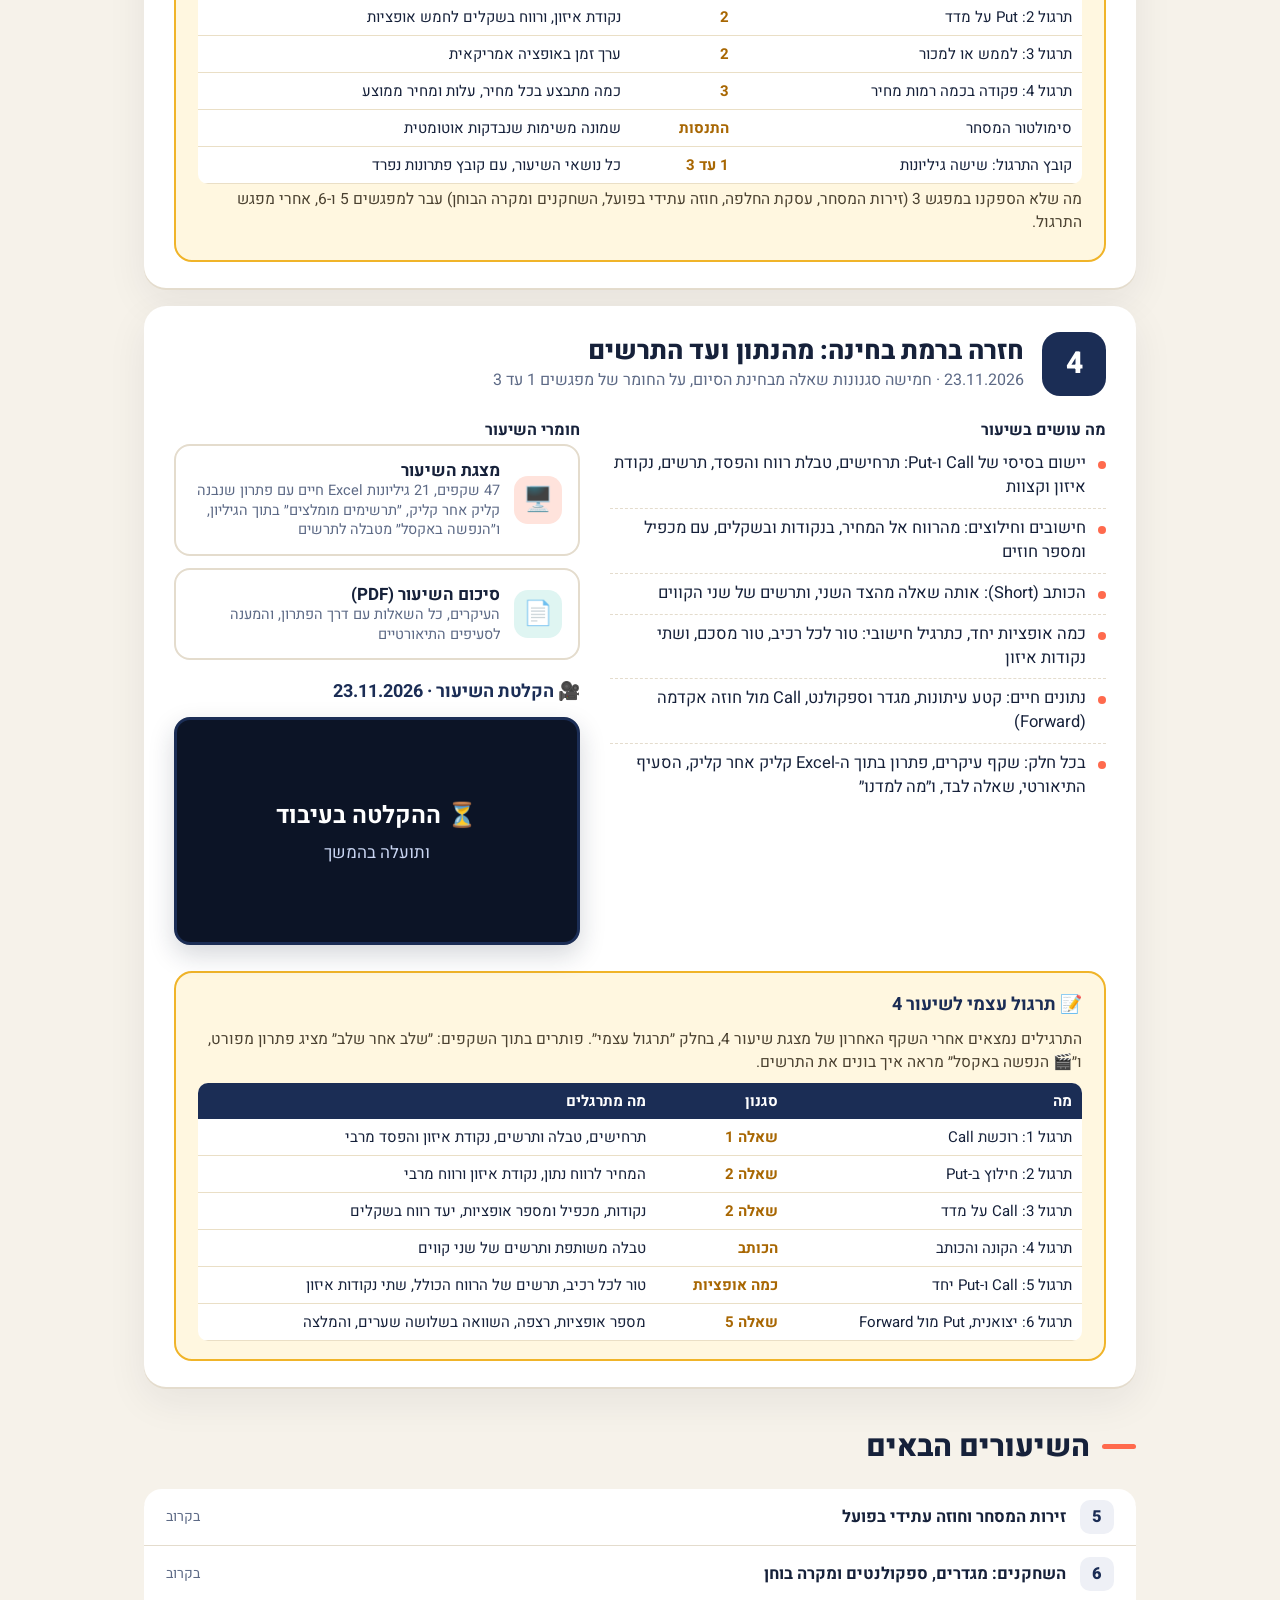
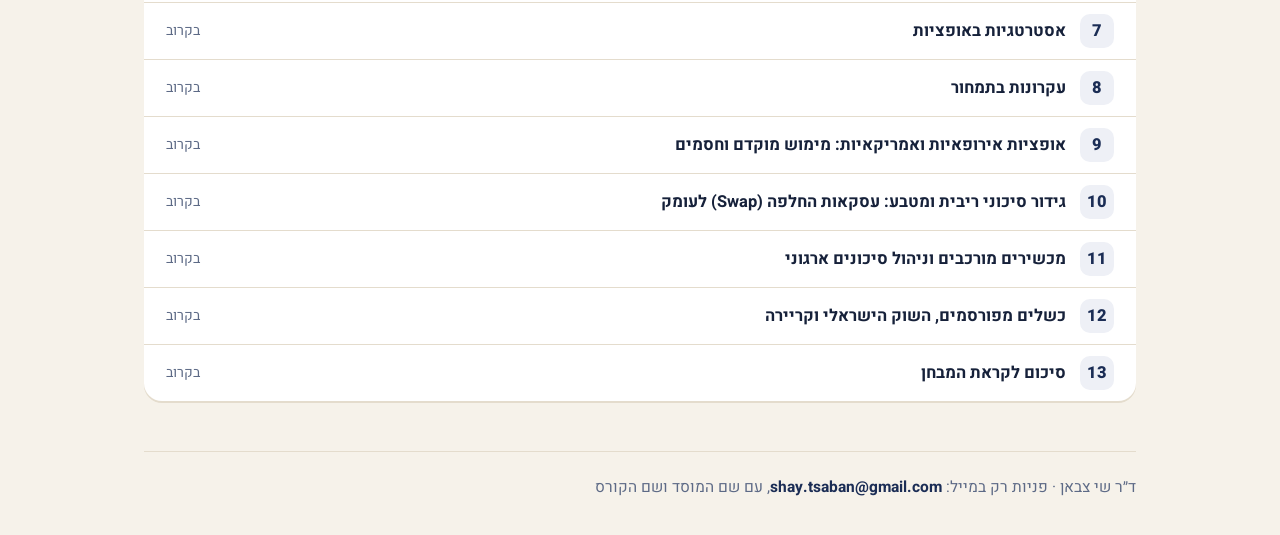
==== commit a8f37395: "Lesson 4 replaced by an exam-level review of lessons 1 to 3 Five question styles of the final exam, " ====
--- a/index.html
+++ b/index.html
@@ -222,24 +222,31 @@
 </div>
 </article>
 <article class="lec" id="lesson-4">
-<div class="lec-head"><div class="lec-n">4</div><div><h3>מפגש תרגול: מחשיפה ועד מסך המסחר <span class="draft">טיוטה</span></h3><div class="sub"><span class="n">23.11.2026</span> · תרגילים בלבד, על מפגשים <span class="n">1</span> עד <span class="n">3</span> · המערך עשוי להתעדכן עד המפגש</div></div></div>
+<div class="lec-head"><div class="lec-n">4</div><div><h3>חזרה ברמת בחינה: מהנתון ועד התרשים</h3><div class="sub"><span class="n">23.11.2026</span> · חמישה סגנונות שאלה מבחינת הסיום, על החומר של מפגשים <span class="n">1</span> עד <span class="n">3</span></div></div></div>
 <div class="lec-body">
 <div><h4>מה עושים בשיעור</h4><ul class="learn">
-<li>חזרה ממוקדת: שלושה מפגשים בשלוש שורות, דף נוסחאות לחיץ ושיטת עבודה</li>
-<li>חשיפה וחוזה אקדמה (Forward): חשיפה נטו, יבואן מגדר, ושיעור הגידור</li>
-<li>קונה אופציה וכותב אופציה: ארבע הפוזיציות, נקודת איזון וסכום אפס</li>
-<li>מנקודות לשקלים, ומסך המסחר: מכפיל, ערך זמן, ופקודה בכמה רמות מחיר</li>
-<li>שלוש שאלות ברמת בחינה, שמשלבות כמה נושאים</li>
-<li>״מה למדנו״ בסוף כל חלק, וסיכום של חמש הטעויות הנפוצות</li>
+<li>יישום בסיסי של Call ו-Put: תרחישים, טבלת רווח והפסד, תרשים, נקודת איזון וקצוות</li>
+<li>חישובים וחילוצים: מהרווח אל המחיר, בנקודות ובשקלים, עם מכפיל ומספר חוזים</li>
+<li>הכותב (Short): אותה שאלה מהצד השני, ותרשים של שני הקווים</li>
+<li>כמה אופציות יחד, כתרגיל חישובי: טור לכל רכיב, טור מסכם, ושתי נקודות איזון</li>
+<li>נתונים חיים: קטע עיתונות, מגדר וספקולנט, Call מול חוזה אקדמה (Forward)</li>
+<li>בכל חלק: שקף עיקרים, פתרון בתוך ה-Excel קליק אחר קליק, הסעיף התיאורטי, שאלה לבד, ו״מה למדנו״</li>
 </ul></div>
 <div><h4>חומרי השיעור</h4><div class="links">
-<a class="lk p" href="lectures/lecture-4/presentation.html"><span class="e">🖥️</span><span><b>מצגת השיעור (טיוטה)</b><span class="d"><span class="n">46</span> שקפים, <span class="n">19</span> גיליונות Excel חיים ברמות 1 עד 4, עם הסבר בלחיצה על כל תא ופתרון שלב אחר שלב, ו-<span class="n">9</span> שאלות רב ברירה</span></span></a>
-<a class="lk s" href="lectures/lecture-4/summary.pdf"><span class="e">📄</span><span><b>סיכום השיעור (PDF, טיוטה)</b><span class="d">החזרה הממוקדת, דף הנוסחאות, וכל התרגילים עם הפתרונות</span></span></a>
-<a class="lk x" href="materials/practice-4.xlsx" download><span class="e">📊</span><span><b>קובץ תרגול (Excel)</b><span class="d"><span class="n">10</span> גיליונות, מרמה 1 עד רמה 4, על כל הנושאים של מפגשים 1 עד 3</span></span></a>
-<a class="lk r" href="materials/practice-4-solutions.xlsx" download><span class="e">✅</span><span><b>קובץ פתרונות (Excel)</b><span class="d">נוסחאות חיות ו״מה למדנו״ בכל גיליון. פותחים רק אחרי שפותרים</span></span></a>
-<a class="lk x" href="materials/exam-practice-4.xlsx" download><span class="e">🎯</span><span><b>שאלות ברמת בחינה (Excel)</b><span class="d"><span class="n">5</span> שאלות משולבות, כ-<span class="n">100</span> דקות. פותרים עם שעון</span></span></a>
-<a class="lk r" href="materials/exam-practice-4-solutions.xlsx" download><span class="e">✅</span><span><b>פתרונות לשאלות ברמת בחינה (Excel)</b><span class="d">פותחים רק אחרי שפותרים את כל השאלה</span></span></a>
-</div></div>
+<a class="lk p" href="lectures/lecture-4/presentation.html"><span class="e">🖥️</span><span><b>מצגת השיעור</b><span class="d"><span class="n">47</span> שקפים, <span class="n">21</span> גיליונות Excel חיים עם פתרון שנבנה קליק אחר קליק, ״תרשימים מומלצים״ בתוך הגיליון, ו״הנפשה באקסל״ מטבלה לתרשים</span></span></a>
+<a class="lk s" href="lectures/lecture-4/summary.pdf"><span class="e">📄</span><span><b>סיכום השיעור (PDF)</b><span class="d">העיקרים, כל השאלות עם דרך הפתרון, והמענה לסעיפים התיאורטיים</span></span></a>
+</div><div class="rec" id="recording-4"><h4>🎥 הקלטת השיעור · <span class="n">23.11.2026</span></h4><div class="recbox"><div class="recph"><div><b>ההקלטה בעיבוד</b>ותועלה בהמשך</div></div></div></div></div>
+</div>
+<div class="todo hw"><h4>📝 תרגול עצמי לשיעור <span class="n">4</span></h4>
+<p class="hw-how">התרגילים נמצאים אחרי השקף האחרון של מצגת שיעור 4, בחלק ״תרגול עצמי״. פותרים בתוך השקפים: ״שלב אחר שלב״ מציג פתרון מפורט, ו״🎬 הנפשה באקסל״ מראה איך בונים את התרשים.</p>
+<table class="hw-t"><tr><th>מה</th><th>סגנון</th><th>מה מתרגלים</th></tr>
+<tr><td>תרגול 1: רוכשת Call</td><td>שאלה 1</td><td>תרחישים, טבלה ותרשים, נקודת איזון והפסד מרבי</td></tr>
+<tr><td>תרגול 2: חילוץ ב-Put</td><td>שאלה 2</td><td>המחיר לרווח נתון, נקודת איזון ורווח מרבי</td></tr>
+<tr><td>תרגול 3: Call על מדד</td><td>שאלה 2</td><td>נקודות, מכפיל ומספר אופציות, יעד רווח בשקלים</td></tr>
+<tr><td>תרגול 4: הקונה והכותב</td><td>הכותב</td><td>טבלה משותפת ותרשים של שני קווים</td></tr>
+<tr><td>תרגול 5: Call ו-Put יחד</td><td>כמה אופציות</td><td>טור לכל רכיב, תרשים של הרווח הכולל, שתי נקודות איזון</td></tr>
+<tr><td>תרגול 6: יצואנית, Put מול Forward</td><td>שאלה 5</td><td>מספר אופציות, רצפה, השוואה בשלושה שערים, והמלצה</td></tr>
+</table>
 </div>
 </article>
 <h2 class="sec" style="margin-top:36px">השיעורים הבאים</h2>
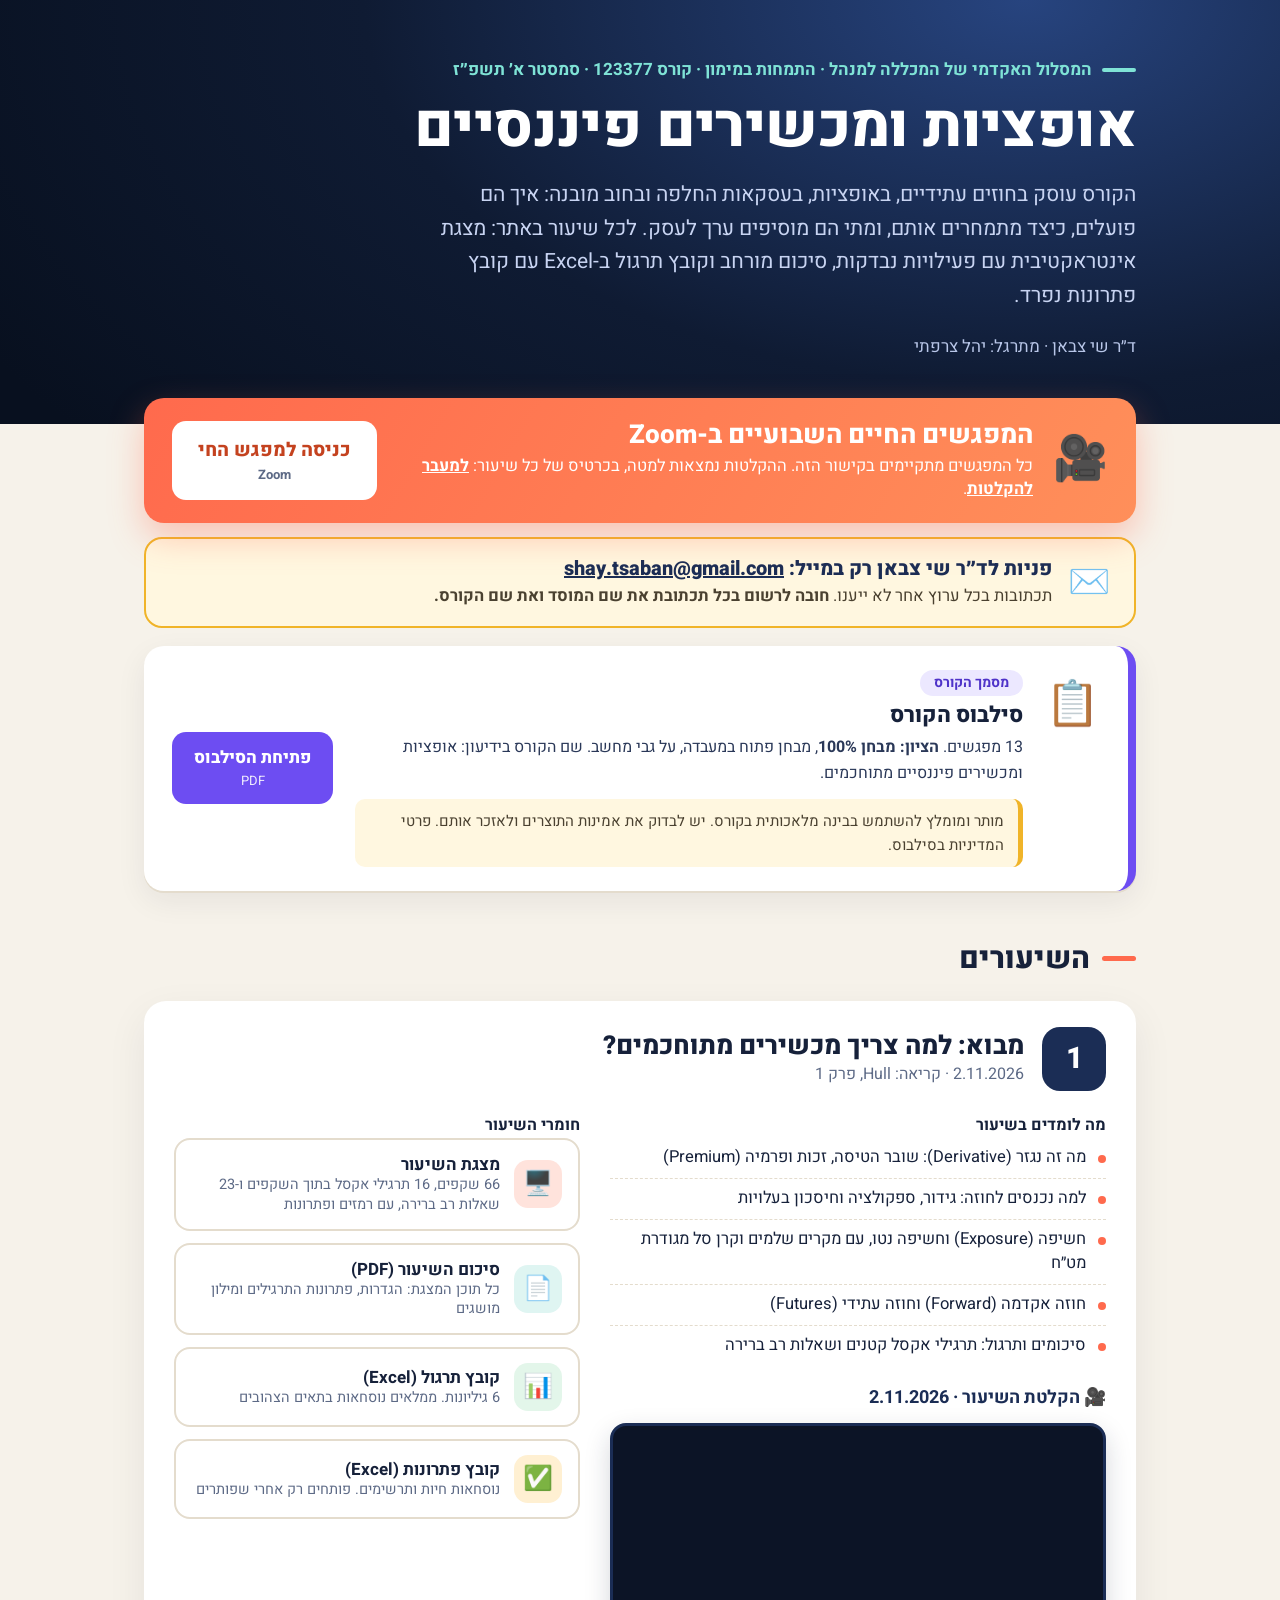
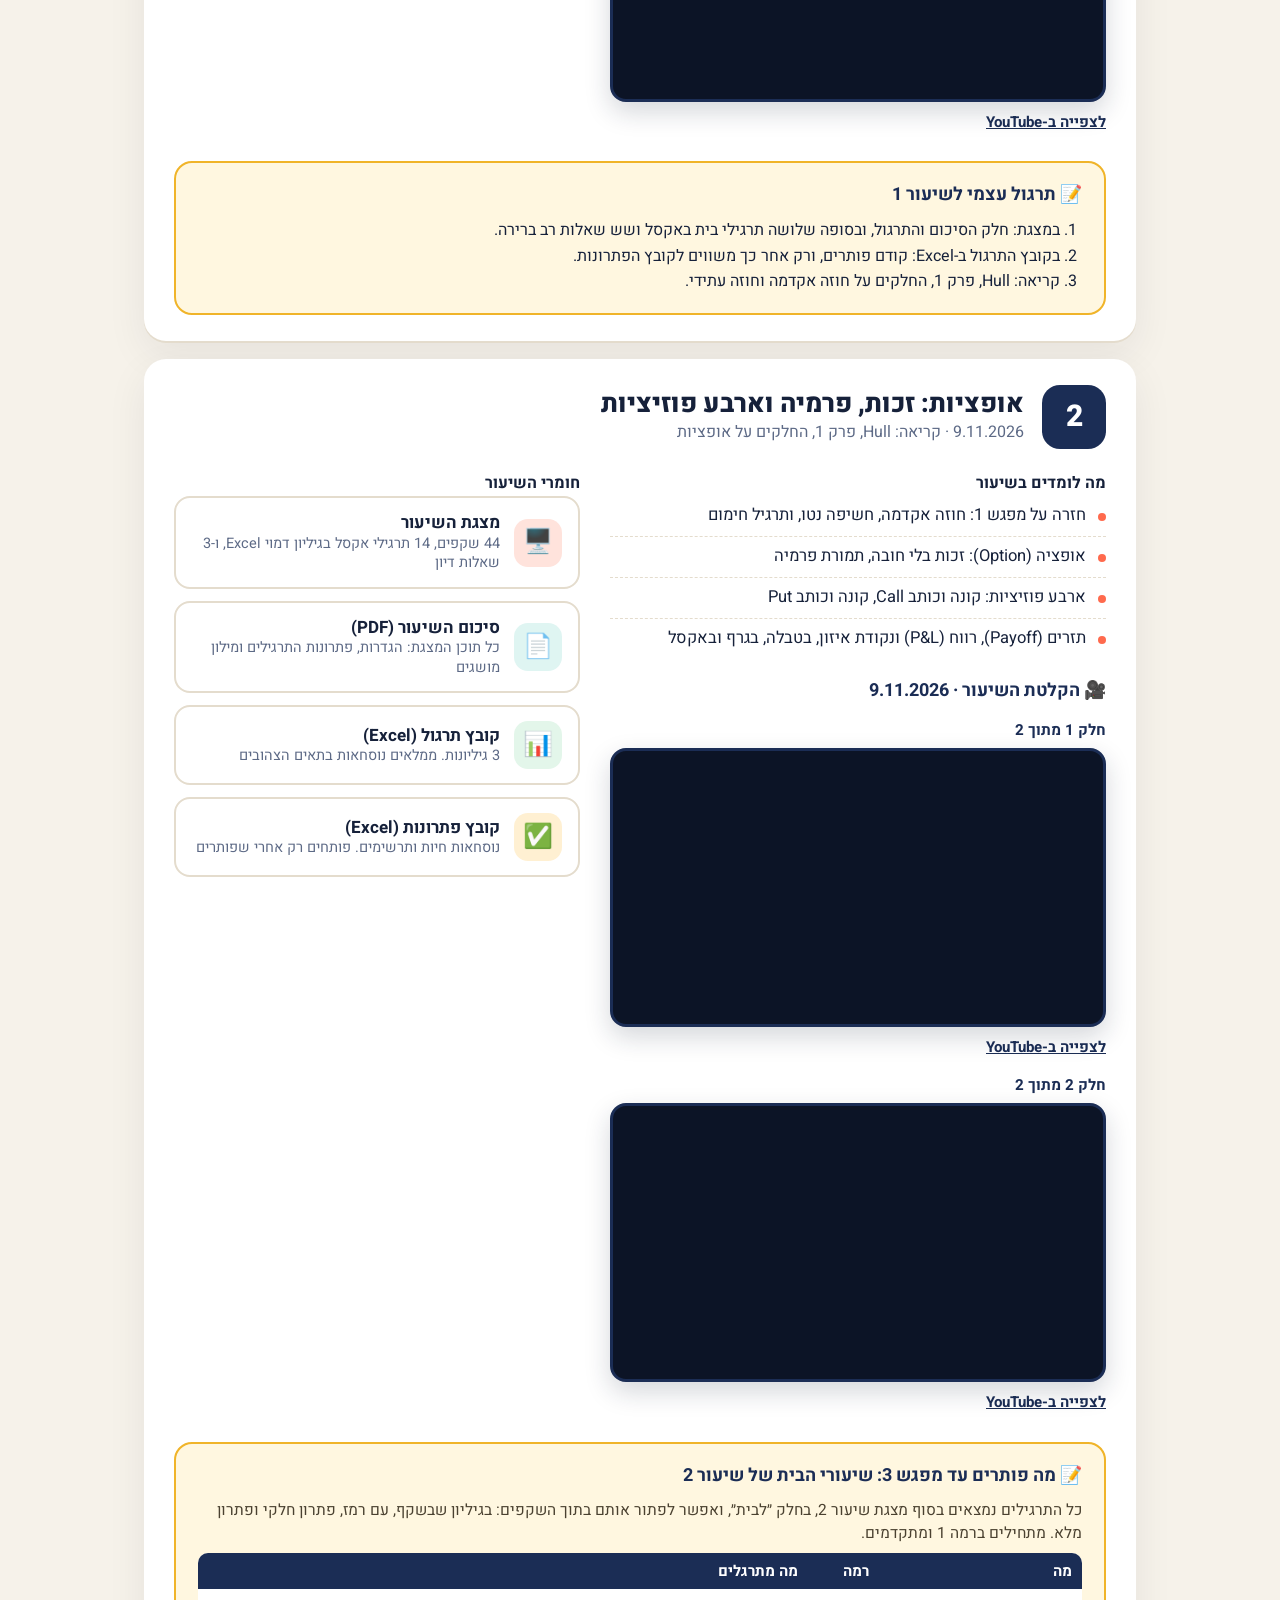
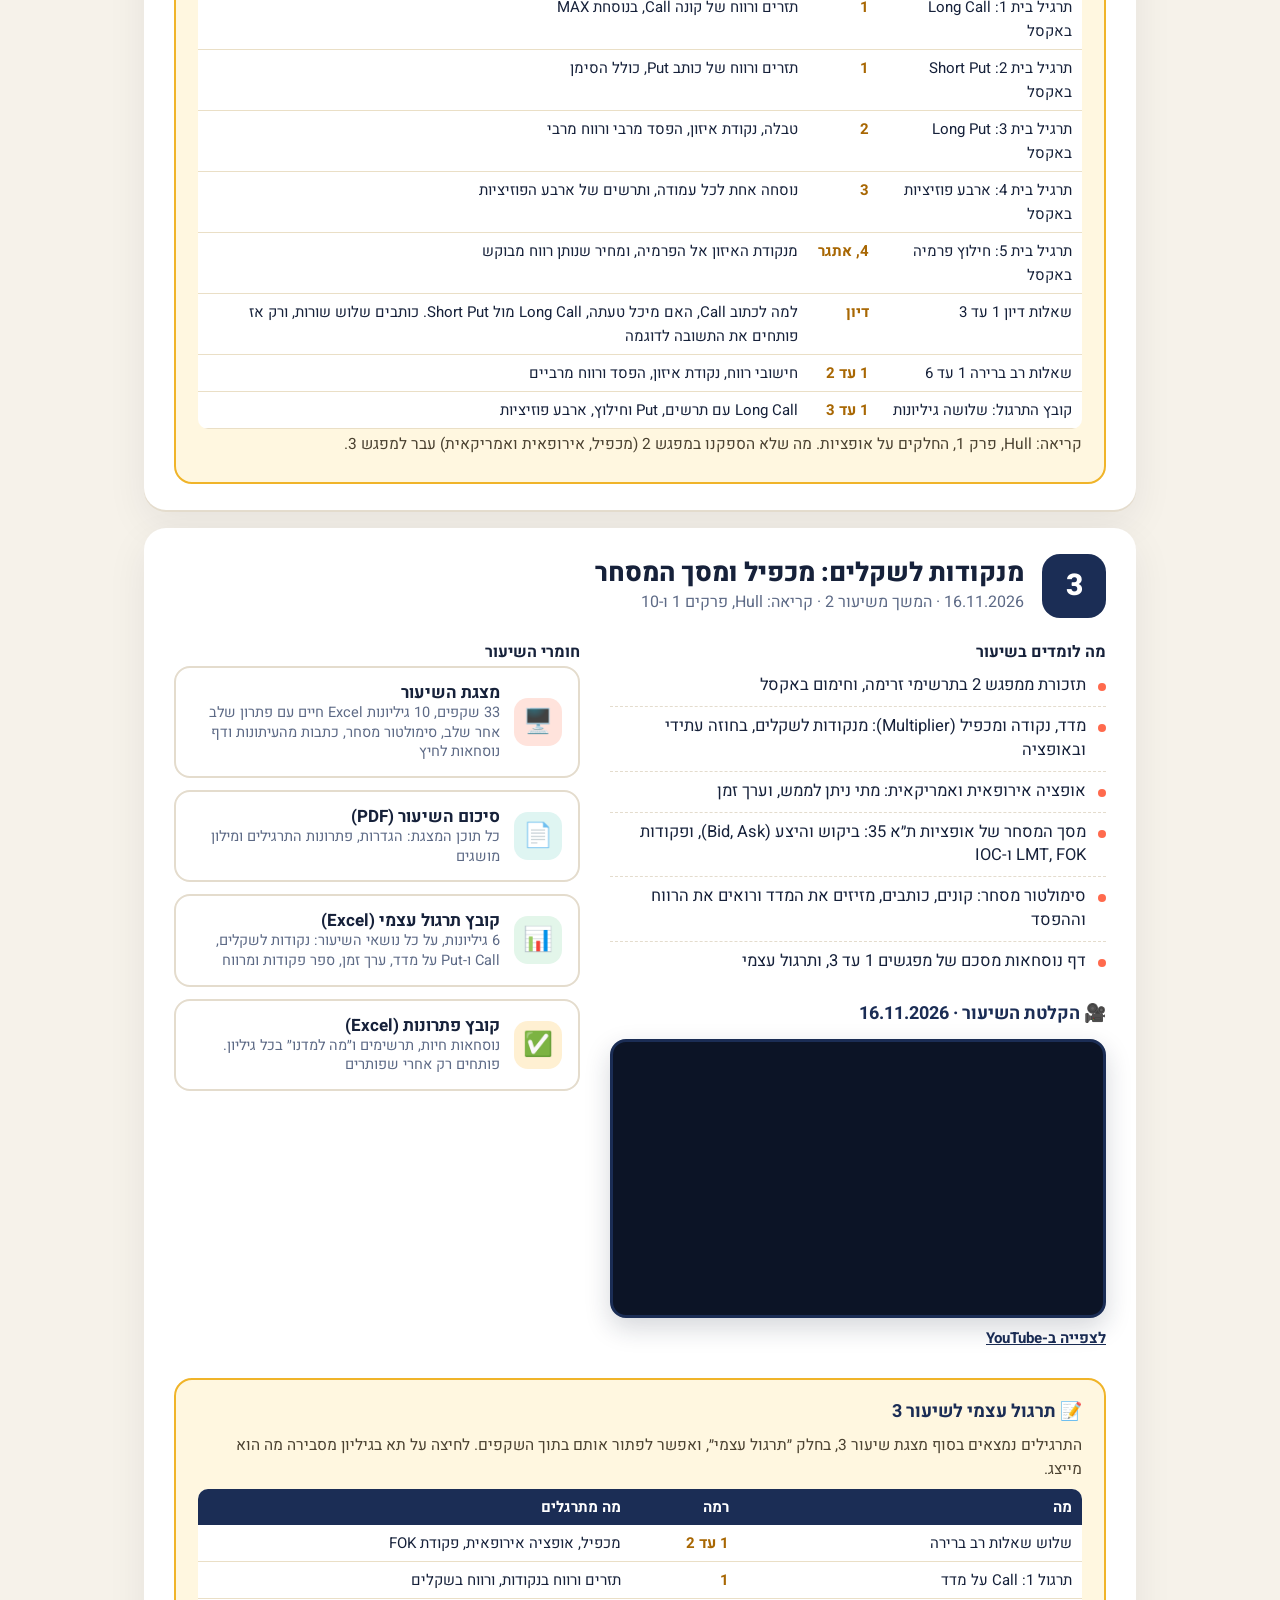
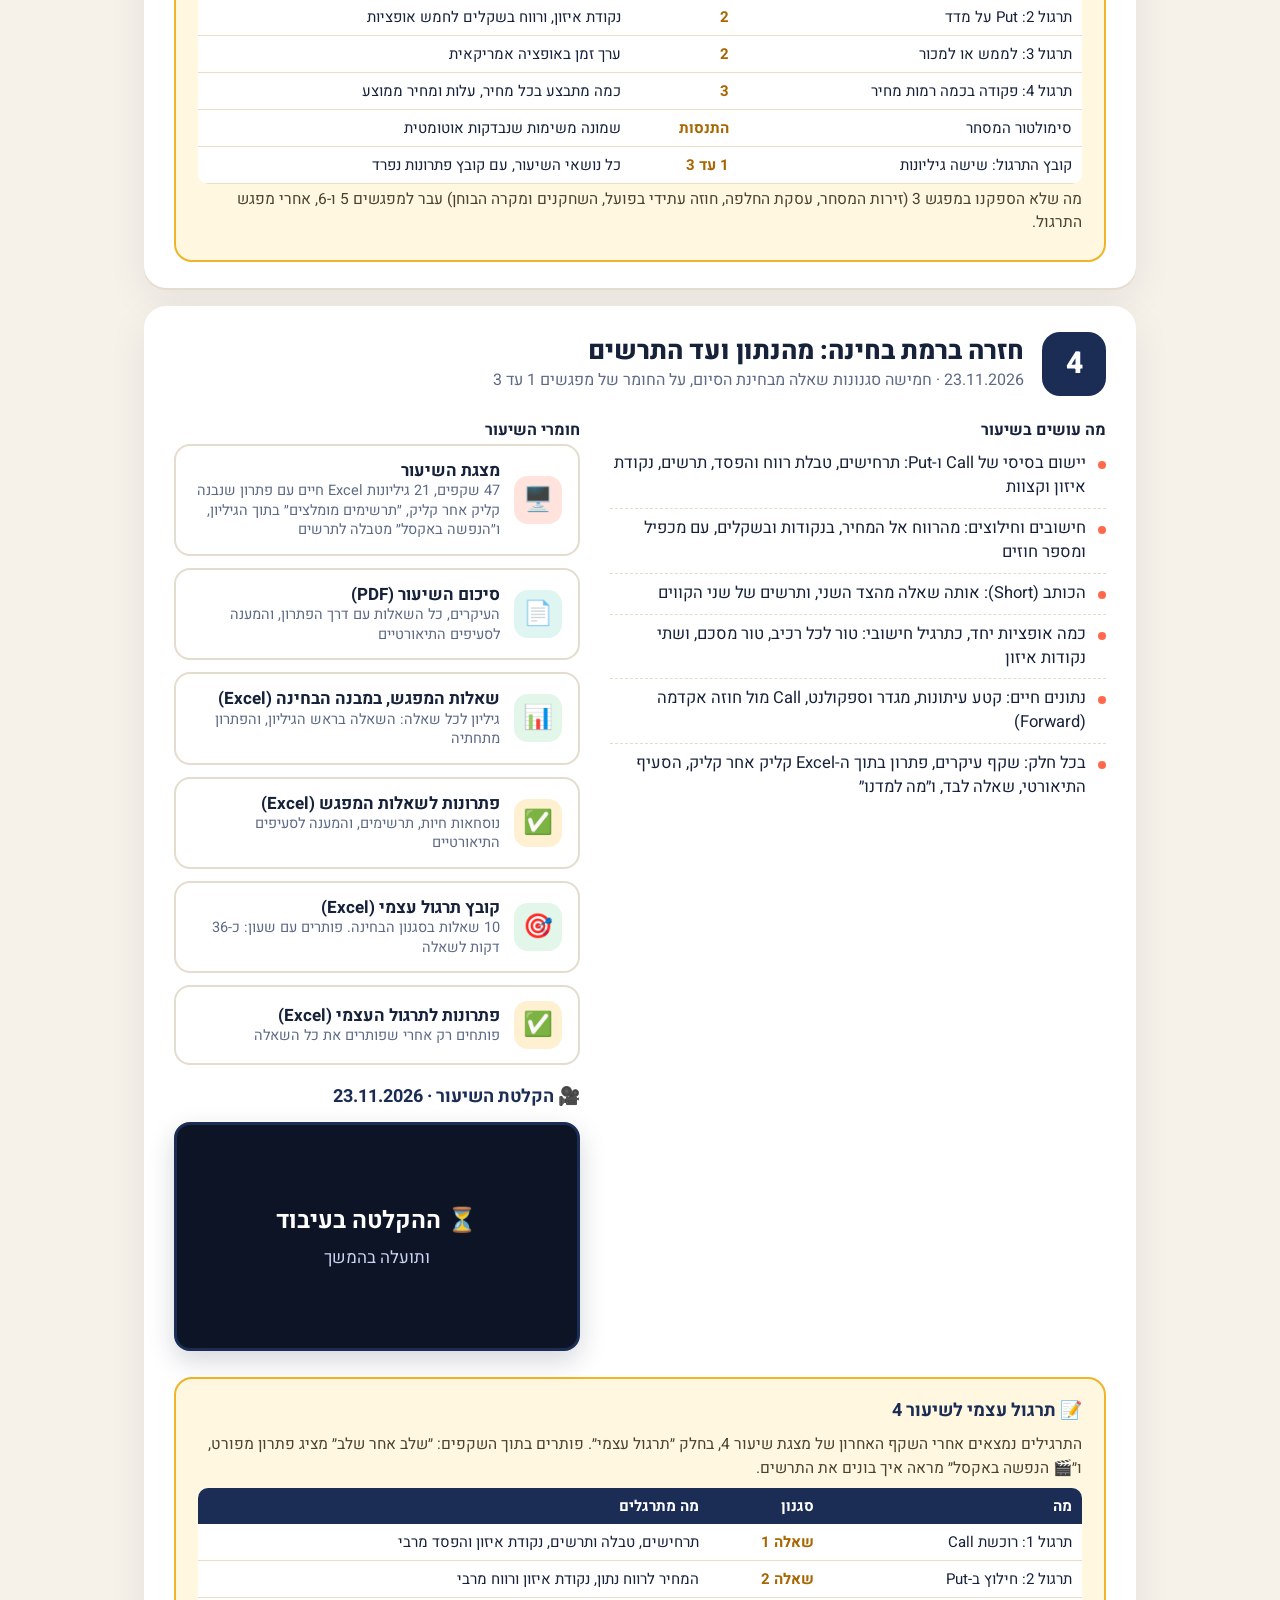
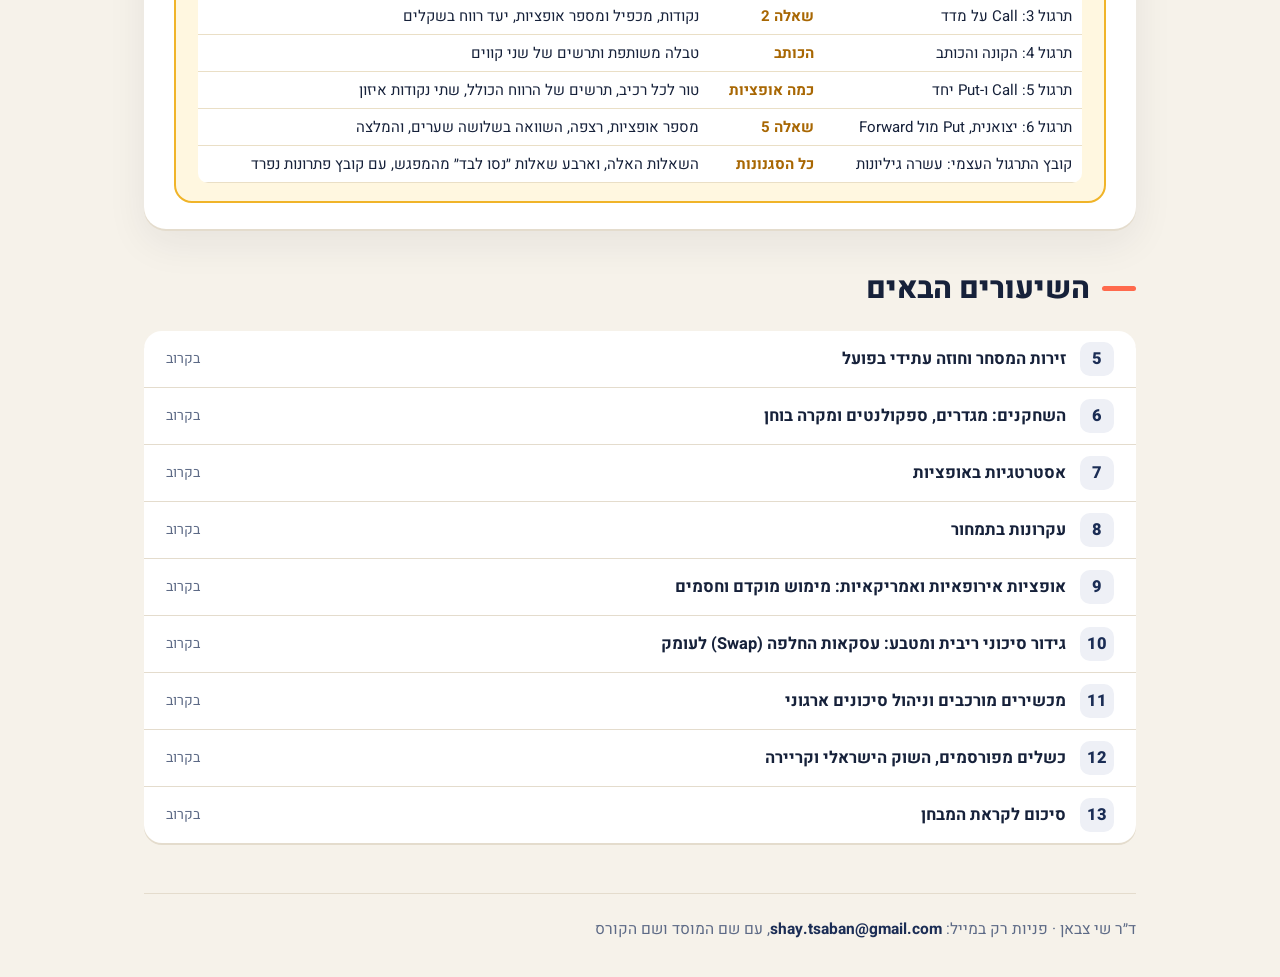
==== commit d2e5c8c7: "Lesson 4 workbooks in exam format: class questions and self practice, with solutions One sheet per q" ====
--- a/index.html
+++ b/index.html
@@ -235,6 +235,10 @@
 <div><h4>חומרי השיעור</h4><div class="links">
 <a class="lk p" href="lectures/lecture-4/presentation.html"><span class="e">🖥️</span><span><b>מצגת השיעור</b><span class="d"><span class="n">47</span> שקפים, <span class="n">21</span> גיליונות Excel חיים עם פתרון שנבנה קליק אחר קליק, ״תרשימים מומלצים״ בתוך הגיליון, ו״הנפשה באקסל״ מטבלה לתרשים</span></span></a>
 <a class="lk s" href="lectures/lecture-4/summary.pdf"><span class="e">📄</span><span><b>סיכום השיעור (PDF)</b><span class="d">העיקרים, כל השאלות עם דרך הפתרון, והמענה לסעיפים התיאורטיים</span></span></a>
+<a class="lk x" href="materials/exam-review-4.xlsx" download><span class="e">📊</span><span><b>שאלות המפגש, במבנה הבחינה (Excel)</b><span class="d">גיליון לכל שאלה: השאלה בראש הגיליון, והפתרון מתחתיה</span></span></a>
+<a class="lk r" href="materials/exam-review-4-solutions.xlsx" download><span class="e">✅</span><span><b>פתרונות לשאלות המפגש (Excel)</b><span class="d">נוסחאות חיות, תרשימים, והמענה לסעיפים התיאורטיים</span></span></a>
+<a class="lk x" href="materials/self-practice-4.xlsx" download><span class="e">🎯</span><span><b>קובץ תרגול עצמי (Excel)</b><span class="d"><span class="n">10</span> שאלות בסגנון הבחינה. פותרים עם שעון: כ-<span class="n">36</span> דקות לשאלה</span></span></a>
+<a class="lk r" href="materials/self-practice-4-solutions.xlsx" download><span class="e">✅</span><span><b>פתרונות לתרגול העצמי (Excel)</b><span class="d">פותחים רק אחרי שפותרים את כל השאלה</span></span></a>
 </div><div class="rec" id="recording-4"><h4>🎥 הקלטת השיעור · <span class="n">23.11.2026</span></h4><div class="recbox"><div class="recph"><div><b>ההקלטה בעיבוד</b>ותועלה בהמשך</div></div></div></div></div>
 </div>
 <div class="todo hw"><h4>📝 תרגול עצמי לשיעור <span class="n">4</span></h4>
@@ -246,6 +250,7 @@
 <tr><td>תרגול 4: הקונה והכותב</td><td>הכותב</td><td>טבלה משותפת ותרשים של שני קווים</td></tr>
 <tr><td>תרגול 5: Call ו-Put יחד</td><td>כמה אופציות</td><td>טור לכל רכיב, תרשים של הרווח הכולל, שתי נקודות איזון</td></tr>
 <tr><td>תרגול 6: יצואנית, Put מול Forward</td><td>שאלה 5</td><td>מספר אופציות, רצפה, השוואה בשלושה שערים, והמלצה</td></tr>
+<tr><td>קובץ התרגול העצמי: עשרה גיליונות</td><td>כל הסגנונות</td><td>השאלות האלה, וארבע שאלות ״נסו לבד״ מהמפגש, עם קובץ פתרונות נפרד</td></tr>
 </table>
 </div>
 </article>
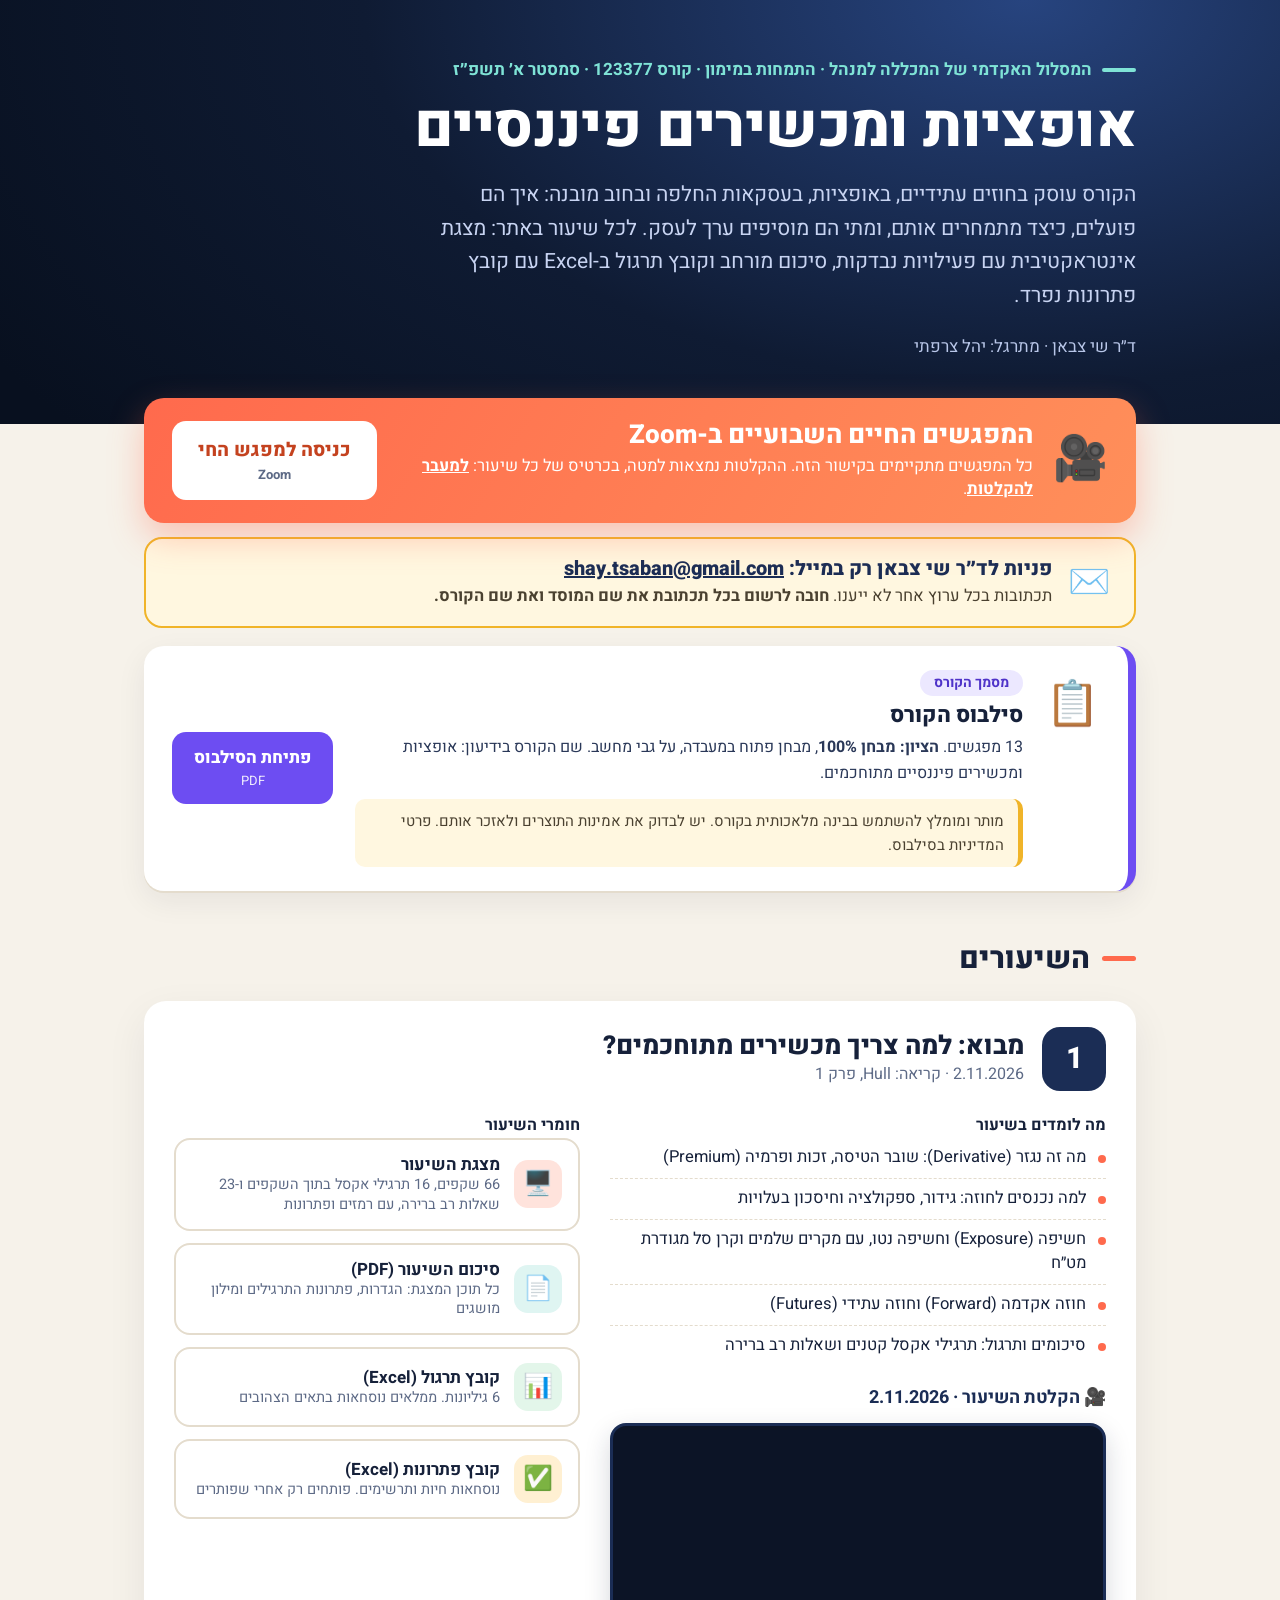
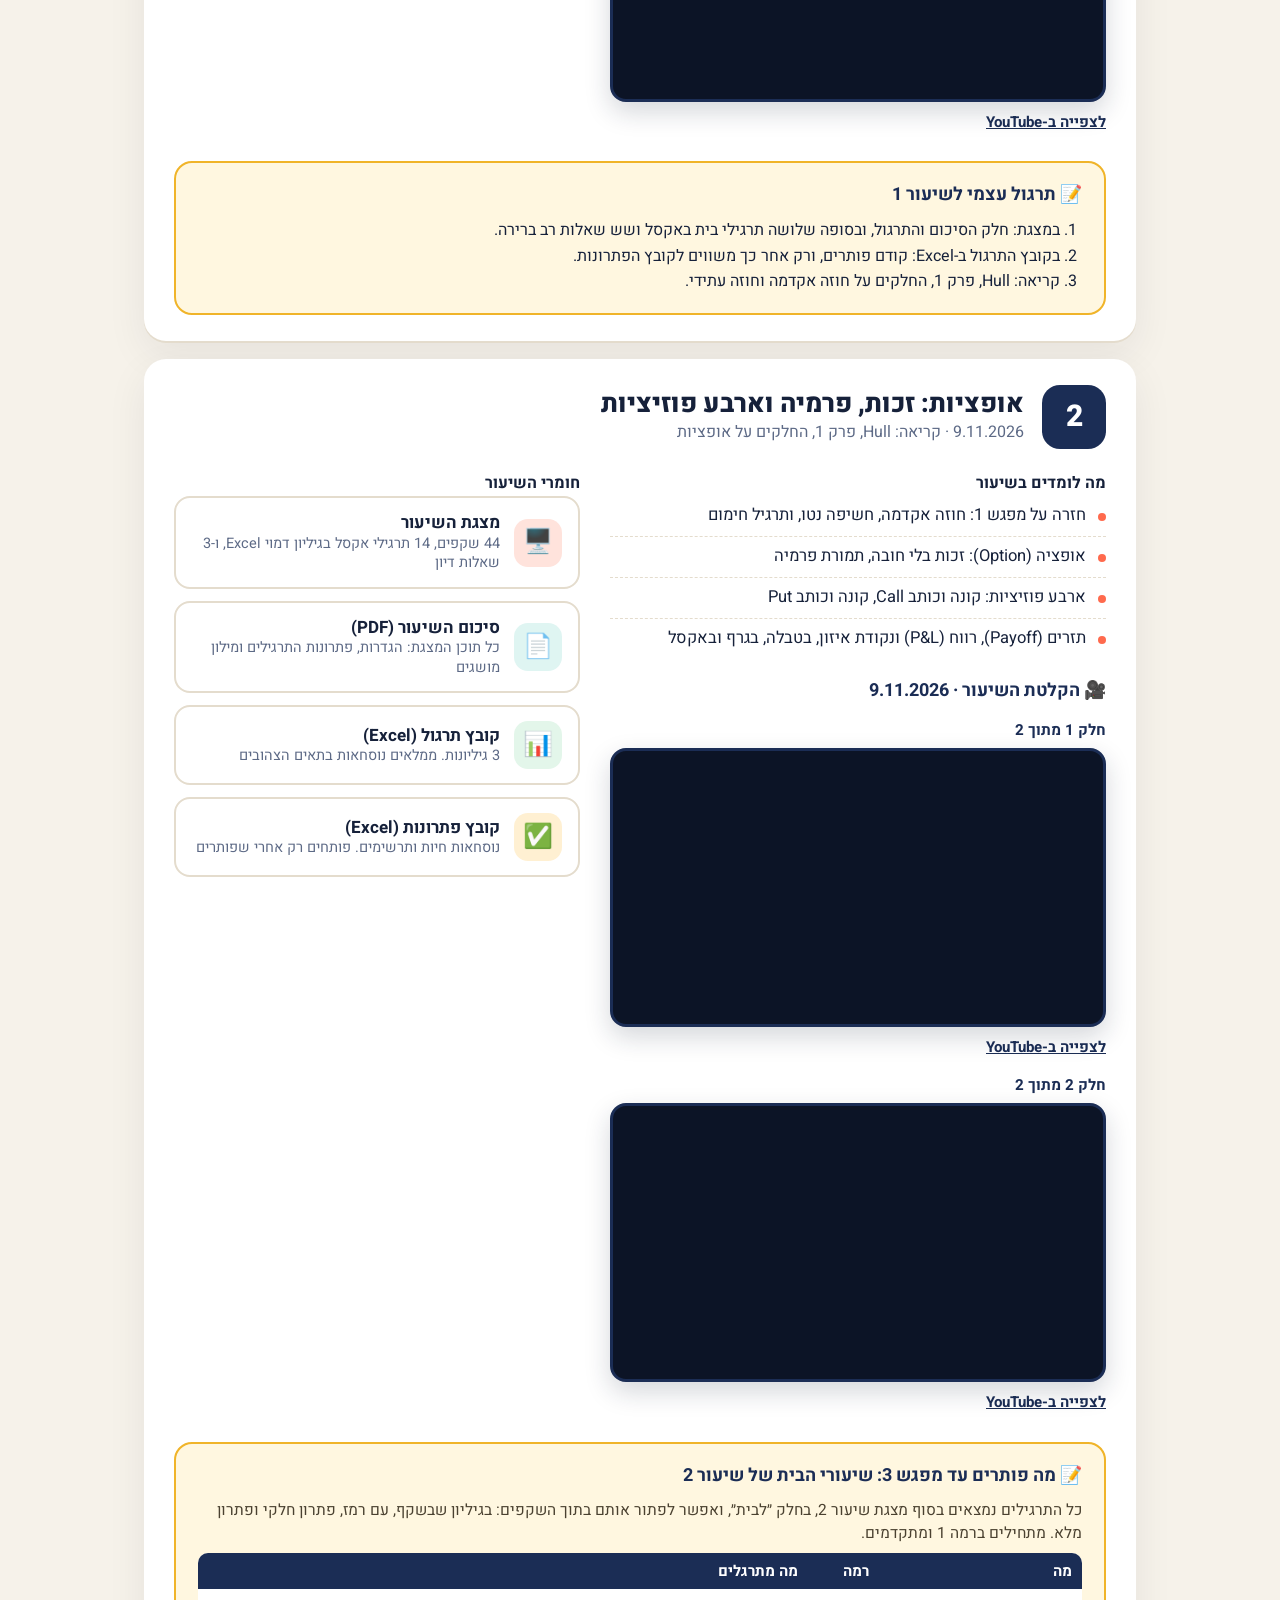
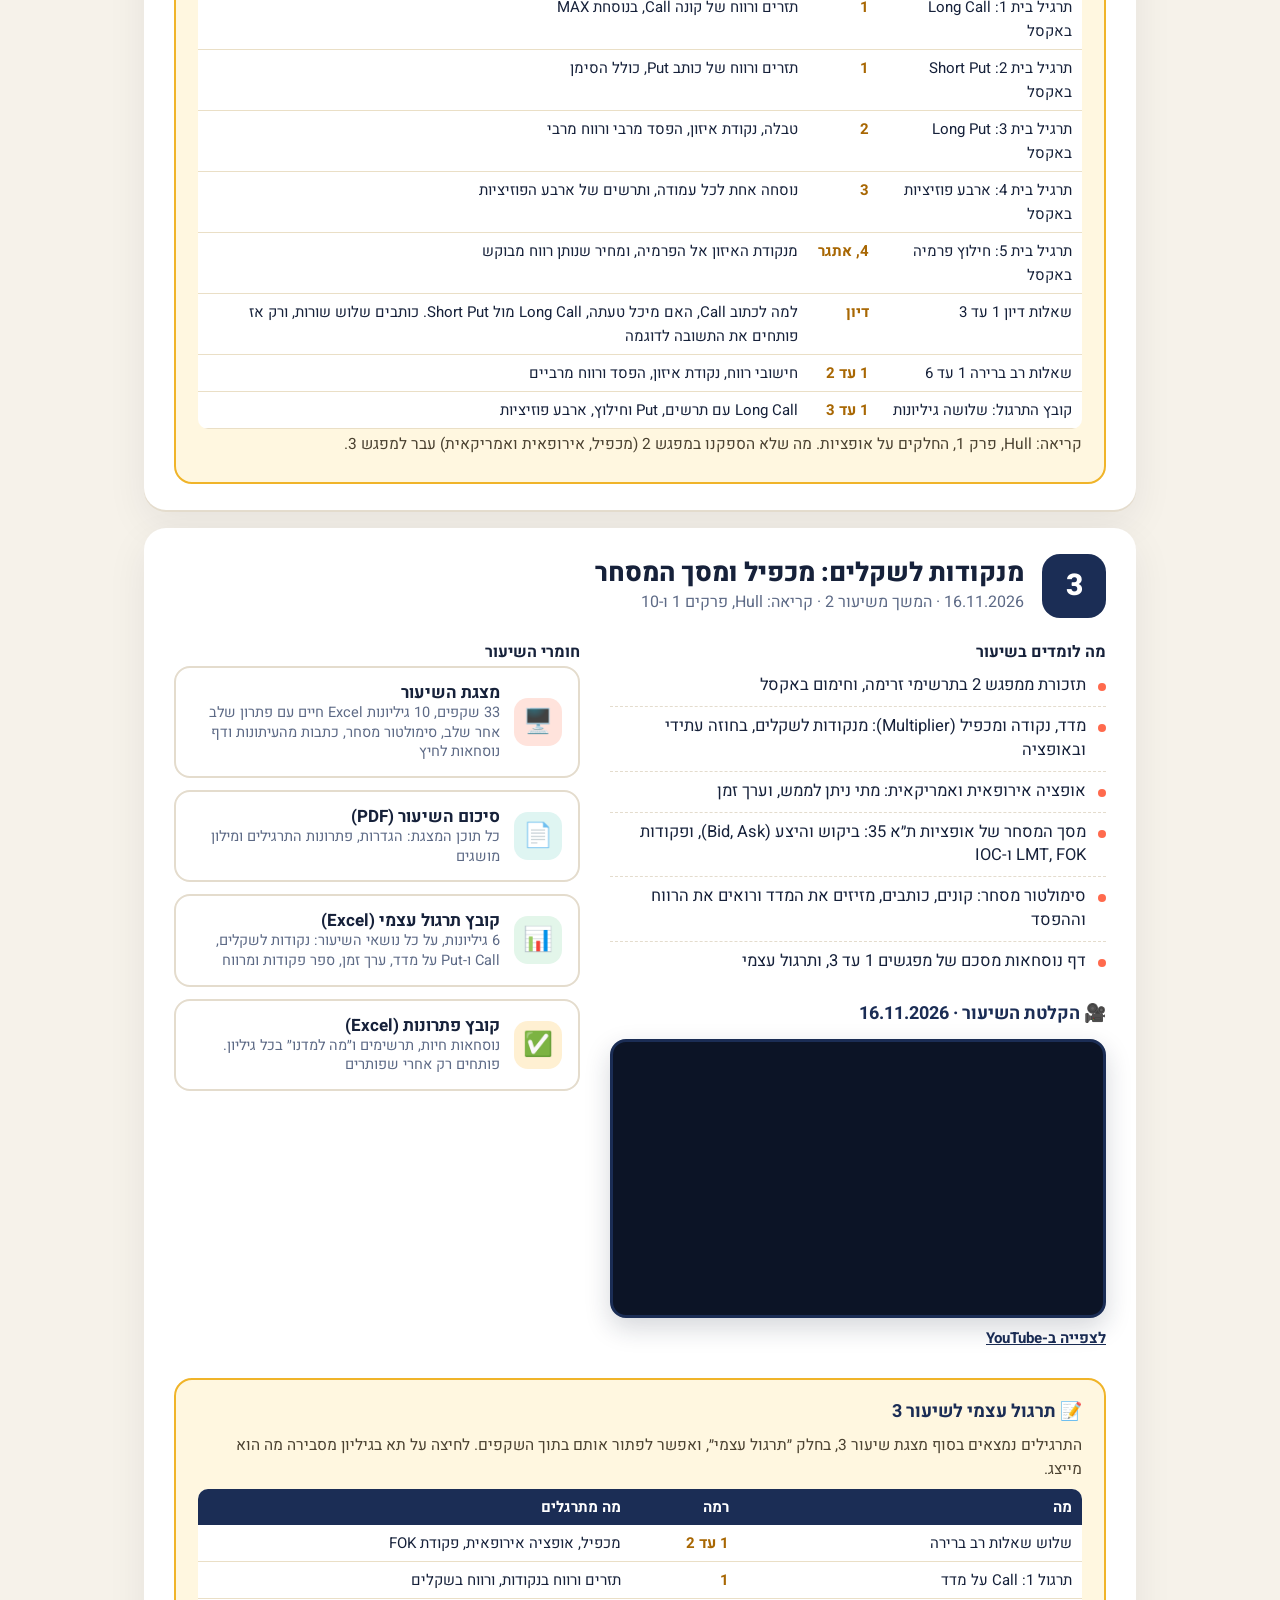
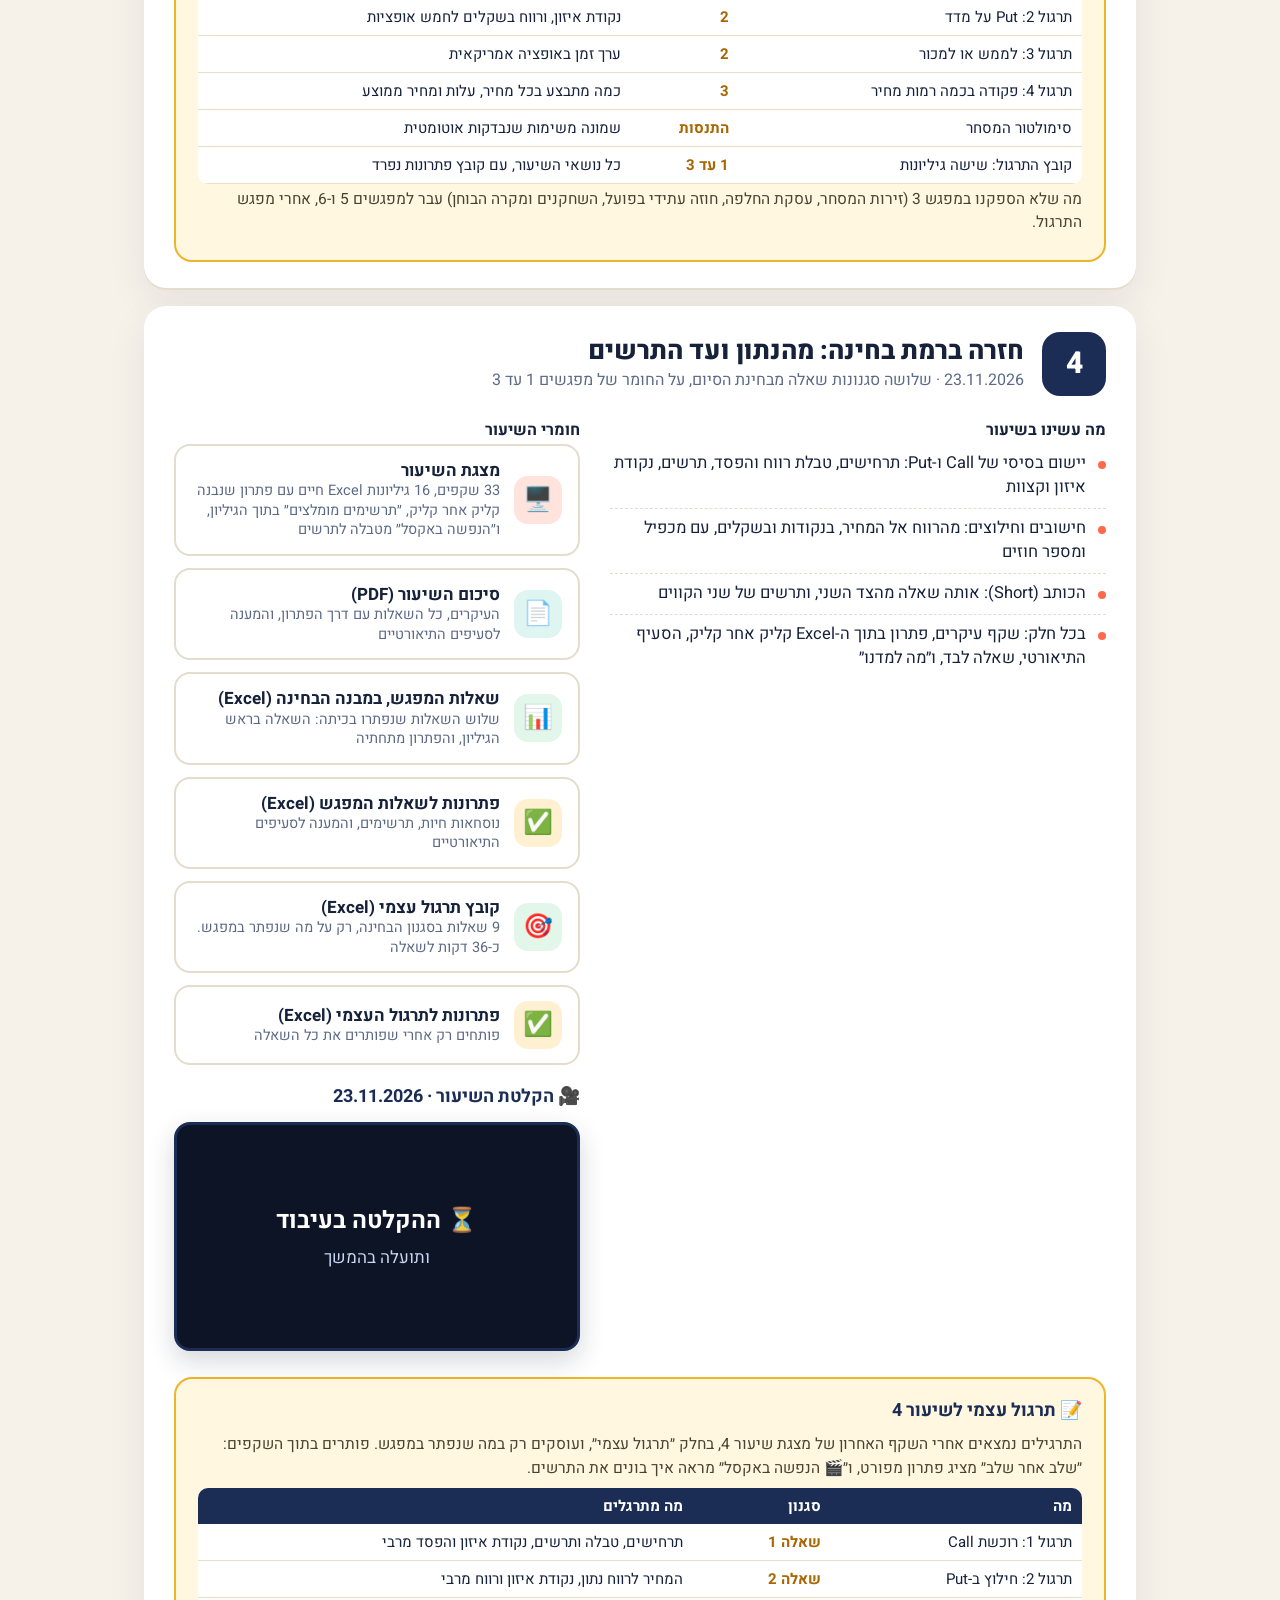
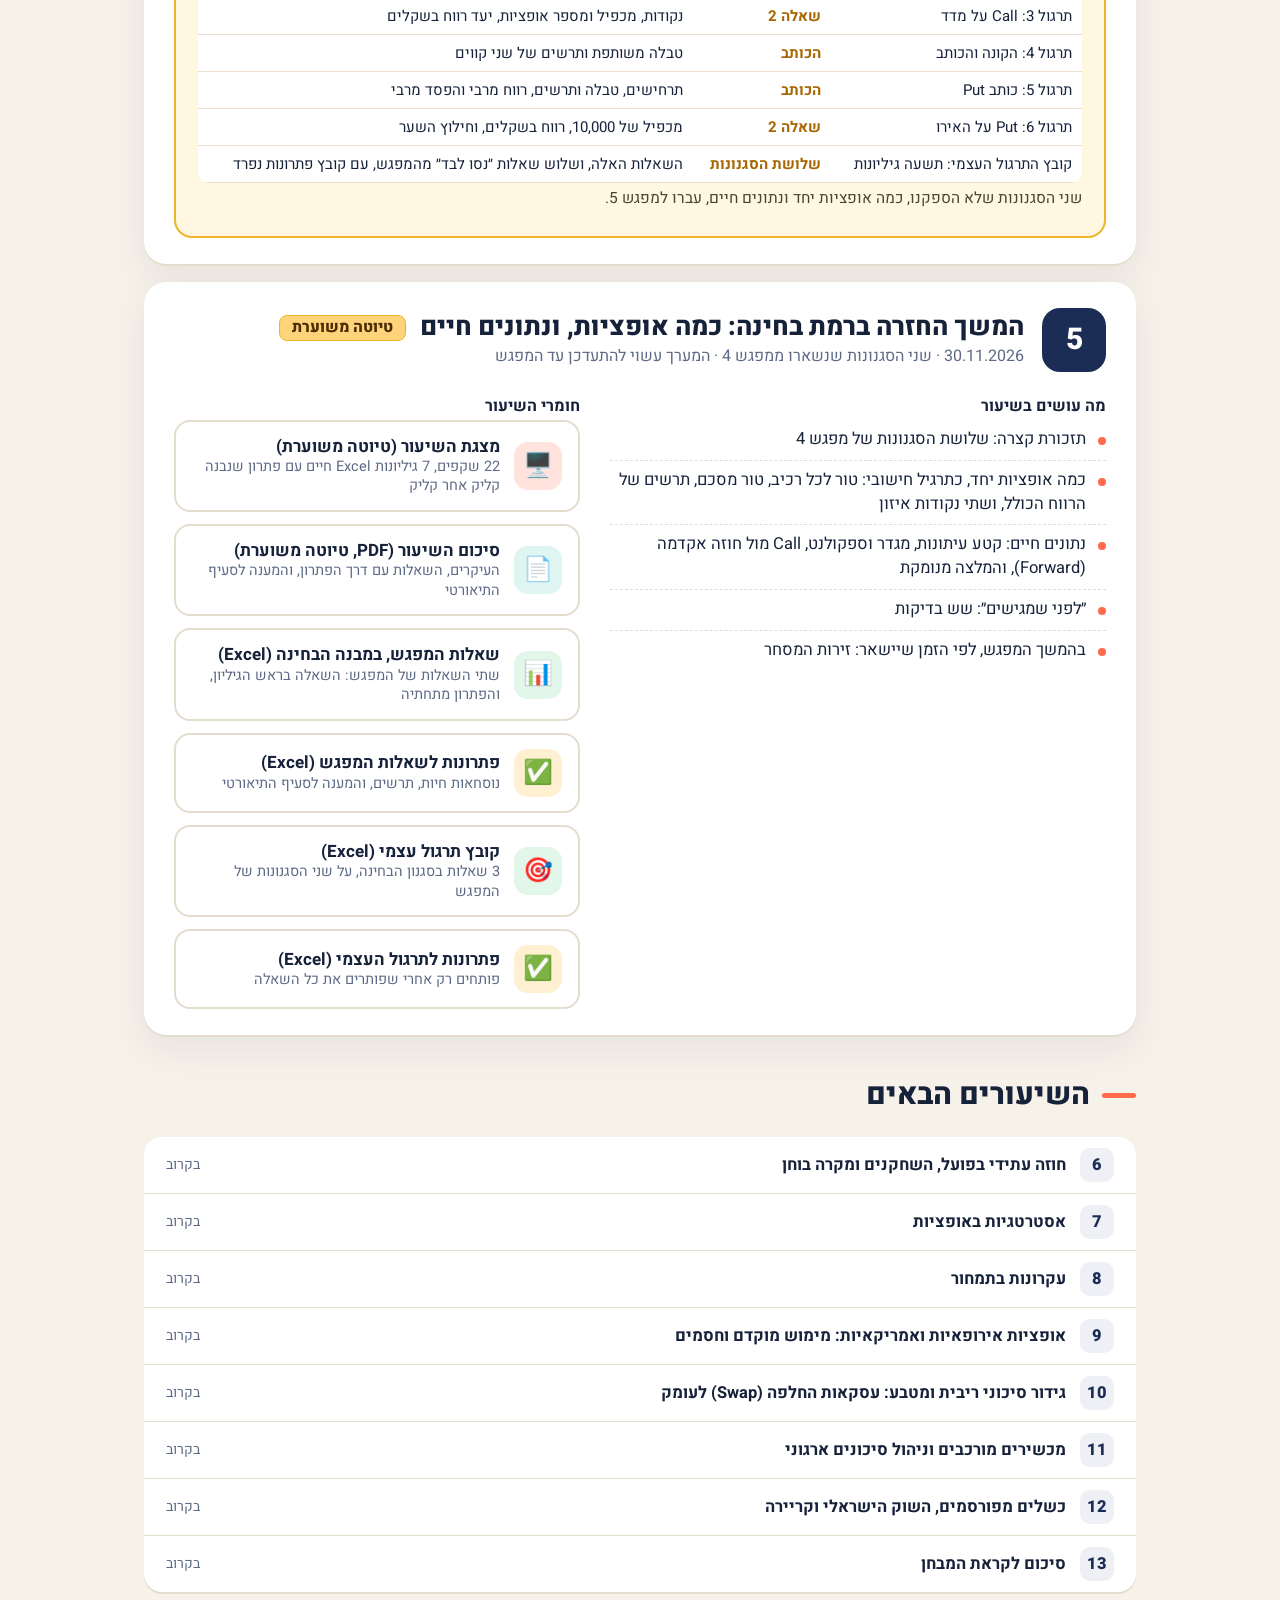
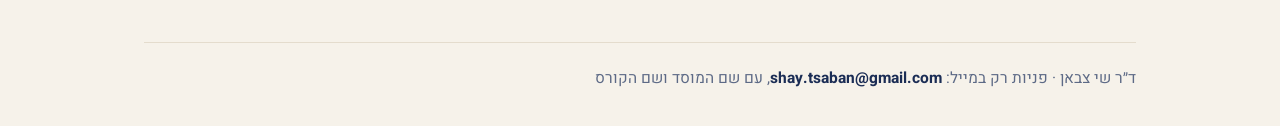
==== commit 12c36ffd: "Lesson 4 cut at slide 24; the rest moves to a lesson 5 draft Lesson 4 keeps the three styles that we" ====
--- a/index.html
+++ b/index.html
@@ -222,40 +222,59 @@
 </div>
 </article>
 <article class="lec" id="lesson-4">
-<div class="lec-head"><div class="lec-n">4</div><div><h3>חזרה ברמת בחינה: מהנתון ועד התרשים</h3><div class="sub"><span class="n">23.11.2026</span> · חמישה סגנונות שאלה מבחינת הסיום, על החומר של מפגשים <span class="n">1</span> עד <span class="n">3</span></div></div></div>
-<div class="lec-body">
-<div><h4>מה עושים בשיעור</h4><ul class="learn">
+<div class="lec-head"><div class="lec-n">4</div><div><h3>חזרה ברמת בחינה: מהנתון ועד התרשים</h3><div class="sub"><span class="n">23.11.2026</span> · שלושה סגנונות שאלה מבחינת הסיום, על החומר של מפגשים <span class="n">1</span> עד <span class="n">3</span></div></div></div>
+<div class="lec-body">
+<div><h4>מה עשינו בשיעור</h4><ul class="learn">
 <li>יישום בסיסי של Call ו-Put: תרחישים, טבלת רווח והפסד, תרשים, נקודת איזון וקצוות</li>
 <li>חישובים וחילוצים: מהרווח אל המחיר, בנקודות ובשקלים, עם מכפיל ומספר חוזים</li>
 <li>הכותב (Short): אותה שאלה מהצד השני, ותרשים של שני הקווים</li>
-<li>כמה אופציות יחד, כתרגיל חישובי: טור לכל רכיב, טור מסכם, ושתי נקודות איזון</li>
-<li>נתונים חיים: קטע עיתונות, מגדר וספקולנט, Call מול חוזה אקדמה (Forward)</li>
 <li>בכל חלק: שקף עיקרים, פתרון בתוך ה-Excel קליק אחר קליק, הסעיף התיאורטי, שאלה לבד, ו״מה למדנו״</li>
 </ul></div>
 <div><h4>חומרי השיעור</h4><div class="links">
-<a class="lk p" href="lectures/lecture-4/presentation.html"><span class="e">🖥️</span><span><b>מצגת השיעור</b><span class="d"><span class="n">47</span> שקפים, <span class="n">21</span> גיליונות Excel חיים עם פתרון שנבנה קליק אחר קליק, ״תרשימים מומלצים״ בתוך הגיליון, ו״הנפשה באקסל״ מטבלה לתרשים</span></span></a>
+<a class="lk p" href="lectures/lecture-4/presentation.html"><span class="e">🖥️</span><span><b>מצגת השיעור</b><span class="d"><span class="n">33</span> שקפים, <span class="n">16</span> גיליונות Excel חיים עם פתרון שנבנה קליק אחר קליק, ״תרשימים מומלצים״ בתוך הגיליון, ו״הנפשה באקסל״ מטבלה לתרשים</span></span></a>
 <a class="lk s" href="lectures/lecture-4/summary.pdf"><span class="e">📄</span><span><b>סיכום השיעור (PDF)</b><span class="d">העיקרים, כל השאלות עם דרך הפתרון, והמענה לסעיפים התיאורטיים</span></span></a>
-<a class="lk x" href="materials/exam-review-4.xlsx" download><span class="e">📊</span><span><b>שאלות המפגש, במבנה הבחינה (Excel)</b><span class="d">גיליון לכל שאלה: השאלה בראש הגיליון, והפתרון מתחתיה</span></span></a>
+<a class="lk x" href="materials/exam-review-4.xlsx" download><span class="e">📊</span><span><b>שאלות המפגש, במבנה הבחינה (Excel)</b><span class="d">שלוש השאלות שנפתרו בכיתה: השאלה בראש הגיליון, והפתרון מתחתיה</span></span></a>
 <a class="lk r" href="materials/exam-review-4-solutions.xlsx" download><span class="e">✅</span><span><b>פתרונות לשאלות המפגש (Excel)</b><span class="d">נוסחאות חיות, תרשימים, והמענה לסעיפים התיאורטיים</span></span></a>
-<a class="lk x" href="materials/self-practice-4.xlsx" download><span class="e">🎯</span><span><b>קובץ תרגול עצמי (Excel)</b><span class="d"><span class="n">10</span> שאלות בסגנון הבחינה. פותרים עם שעון: כ-<span class="n">36</span> דקות לשאלה</span></span></a>
+<a class="lk x" href="materials/self-practice-4.xlsx" download><span class="e">🎯</span><span><b>קובץ תרגול עצמי (Excel)</b><span class="d"><span class="n">9</span> שאלות בסגנון הבחינה, רק על מה שנפתר במפגש. כ-<span class="n">36</span> דקות לשאלה</span></span></a>
 <a class="lk r" href="materials/self-practice-4-solutions.xlsx" download><span class="e">✅</span><span><b>פתרונות לתרגול העצמי (Excel)</b><span class="d">פותחים רק אחרי שפותרים את כל השאלה</span></span></a>
 </div><div class="rec" id="recording-4"><h4>🎥 הקלטת השיעור · <span class="n">23.11.2026</span></h4><div class="recbox"><div class="recph"><div><b>ההקלטה בעיבוד</b>ותועלה בהמשך</div></div></div></div></div>
 </div>
 <div class="todo hw"><h4>📝 תרגול עצמי לשיעור <span class="n">4</span></h4>
-<p class="hw-how">התרגילים נמצאים אחרי השקף האחרון של מצגת שיעור 4, בחלק ״תרגול עצמי״. פותרים בתוך השקפים: ״שלב אחר שלב״ מציג פתרון מפורט, ו״🎬 הנפשה באקסל״ מראה איך בונים את התרשים.</p>
+<p class="hw-how">התרגילים נמצאים אחרי השקף האחרון של מצגת שיעור 4, בחלק ״תרגול עצמי״, ועוסקים רק במה שנפתר במפגש. פותרים בתוך השקפים: ״שלב אחר שלב״ מציג פתרון מפורט, ו״🎬 הנפשה באקסל״ מראה איך בונים את התרשים.</p>
 <table class="hw-t"><tr><th>מה</th><th>סגנון</th><th>מה מתרגלים</th></tr>
 <tr><td>תרגול 1: רוכשת Call</td><td>שאלה 1</td><td>תרחישים, טבלה ותרשים, נקודת איזון והפסד מרבי</td></tr>
 <tr><td>תרגול 2: חילוץ ב-Put</td><td>שאלה 2</td><td>המחיר לרווח נתון, נקודת איזון ורווח מרבי</td></tr>
 <tr><td>תרגול 3: Call על מדד</td><td>שאלה 2</td><td>נקודות, מכפיל ומספר אופציות, יעד רווח בשקלים</td></tr>
 <tr><td>תרגול 4: הקונה והכותב</td><td>הכותב</td><td>טבלה משותפת ותרשים של שני קווים</td></tr>
-<tr><td>תרגול 5: Call ו-Put יחד</td><td>כמה אופציות</td><td>טור לכל רכיב, תרשים של הרווח הכולל, שתי נקודות איזון</td></tr>
-<tr><td>תרגול 6: יצואנית, Put מול Forward</td><td>שאלה 5</td><td>מספר אופציות, רצפה, השוואה בשלושה שערים, והמלצה</td></tr>
-<tr><td>קובץ התרגול העצמי: עשרה גיליונות</td><td>כל הסגנונות</td><td>השאלות האלה, וארבע שאלות ״נסו לבד״ מהמפגש, עם קובץ פתרונות נפרד</td></tr>
+<tr><td>תרגול 5: כותב Put</td><td>הכותב</td><td>תרחישים, טבלה ותרשים, רווח מרבי והפסד מרבי</td></tr>
+<tr><td>תרגול 6: Put על האירו</td><td>שאלה 2</td><td>מכפיל של 10,000, רווח בשקלים, וחילוץ השער</td></tr>
+<tr><td>קובץ התרגול העצמי: תשעה גיליונות</td><td>שלושת הסגנונות</td><td>השאלות האלה, ושלוש שאלות ״נסו לבד״ מהמפגש, עם קובץ פתרונות נפרד</td></tr>
 </table>
+<p class="hw-how">שני הסגנונות שלא הספקנו, כמה אופציות יחד ונתונים חיים, עברו למפגש 5.</p>
+</div>
+</article>
+<article class="lec" id="lesson-5">
+<div class="lec-head"><div class="lec-n">5</div><div><h3>המשך החזרה ברמת בחינה: כמה אופציות, ונתונים חיים <span class="draft">טיוטה משוערת</span></h3><div class="sub"><span class="n">30.11.2026</span> · שני הסגנונות שנשארו ממפגש <span class="n">4</span> · המערך עשוי להתעדכן עד המפגש</div></div></div>
+<div class="lec-body">
+<div><h4>מה עושים בשיעור</h4><ul class="learn">
+<li>תזכורת קצרה: שלושת הסגנונות של מפגש 4</li>
+<li>כמה אופציות יחד, כתרגיל חישובי: טור לכל רכיב, טור מסכם, תרשים של הרווח הכולל, ושתי נקודות איזון</li>
+<li>נתונים חיים: קטע עיתונות, מגדר וספקולנט, Call מול חוזה אקדמה (Forward), והמלצה מנומקת</li>
+<li>״לפני שמגישים״: שש בדיקות</li>
+<li>בהמשך המפגש, לפי הזמן שיישאר: זירות המסחר</li>
+</ul></div>
+<div><h4>חומרי השיעור</h4><div class="links">
+<a class="lk p" href="lectures/lecture-5/presentation.html"><span class="e">🖥️</span><span><b>מצגת השיעור (טיוטה משוערת)</b><span class="d"><span class="n">22</span> שקפים, <span class="n">7</span> גיליונות Excel חיים עם פתרון שנבנה קליק אחר קליק</span></span></a>
+<a class="lk s" href="lectures/lecture-5/summary.pdf"><span class="e">📄</span><span><b>סיכום השיעור (PDF, טיוטה משוערת)</b><span class="d">העיקרים, השאלות עם דרך הפתרון, והמענה לסעיף התיאורטי</span></span></a>
+<a class="lk x" href="materials/exam-review-5.xlsx" download><span class="e">📊</span><span><b>שאלות המפגש, במבנה הבחינה (Excel)</b><span class="d">שתי השאלות של המפגש: השאלה בראש הגיליון, והפתרון מתחתיה</span></span></a>
+<a class="lk r" href="materials/exam-review-5-solutions.xlsx" download><span class="e">✅</span><span><b>פתרונות לשאלות המפגש (Excel)</b><span class="d">נוסחאות חיות, תרשים, והמענה לסעיף התיאורטי</span></span></a>
+<a class="lk x" href="materials/self-practice-5.xlsx" download><span class="e">🎯</span><span><b>קובץ תרגול עצמי (Excel)</b><span class="d"><span class="n">3</span> שאלות בסגנון הבחינה, על שני הסגנונות של המפגש</span></span></a>
+<a class="lk r" href="materials/self-practice-5-solutions.xlsx" download><span class="e">✅</span><span><b>פתרונות לתרגול העצמי (Excel)</b><span class="d">פותחים רק אחרי שפותרים את כל השאלה</span></span></a>
+</div></div>
 </div>
 </article>
 <h2 class="sec" style="margin-top:36px">השיעורים הבאים</h2>
-<ul class="ups"><li><span class="un"><span class="n">5</span></span><span>זירות המסחר וחוזה עתידי בפועל</span><em>בקרוב</em></li><li><span class="un"><span class="n">6</span></span><span>השחקנים: מגדרים, ספקולנטים ומקרה בוחן</span><em>בקרוב</em></li><li><span class="un"><span class="n">7</span></span><span>אסטרטגיות באופציות</span><em>בקרוב</em></li><li><span class="un"><span class="n">8</span></span><span>עקרונות בתמחור</span><em>בקרוב</em></li><li><span class="un"><span class="n">9</span></span><span>אופציות אירופאיות ואמריקאיות: מימוש מוקדם וחסמים</span><em>בקרוב</em></li><li><span class="un"><span class="n">10</span></span><span>גידור סיכוני ריבית ומטבע: עסקאות החלפה (Swap) לעומק</span><em>בקרוב</em></li><li><span class="un"><span class="n">11</span></span><span>מכשירים מורכבים וניהול סיכונים ארגוני</span><em>בקרוב</em></li><li><span class="un"><span class="n">12</span></span><span>כשלים מפורסמים, השוק הישראלי וקריירה</span><em>בקרוב</em></li><li><span class="un"><span class="n">13</span></span><span>סיכום לקראת המבחן</span><em>בקרוב</em></li></ul>
+<ul class="ups"><li><span class="un"><span class="n">6</span></span><span>חוזה עתידי בפועל, השחקנים ומקרה בוחן</span><em>בקרוב</em></li><li><span class="un"><span class="n">7</span></span><span>אסטרטגיות באופציות</span><em>בקרוב</em></li><li><span class="un"><span class="n">8</span></span><span>עקרונות בתמחור</span><em>בקרוב</em></li><li><span class="un"><span class="n">9</span></span><span>אופציות אירופאיות ואמריקאיות: מימוש מוקדם וחסמים</span><em>בקרוב</em></li><li><span class="un"><span class="n">10</span></span><span>גידור סיכוני ריבית ומטבע: עסקאות החלפה (Swap) לעומק</span><em>בקרוב</em></li><li><span class="un"><span class="n">11</span></span><span>מכשירים מורכבים וניהול סיכונים ארגוני</span><em>בקרוב</em></li><li><span class="un"><span class="n">12</span></span><span>כשלים מפורסמים, השוק הישראלי וקריירה</span><em>בקרוב</em></li><li><span class="un"><span class="n">13</span></span><span>סיכום לקראת המבחן</span><em>בקרוב</em></li></ul>
 </section>
 <footer>ד״ר שי צבאן · פניות רק במייל: <a href="mailto:shay.tsaban@gmail.com">shay.tsaban@gmail.com</a>, עם שם המוסד ושם הקורס</footer>
 </main>
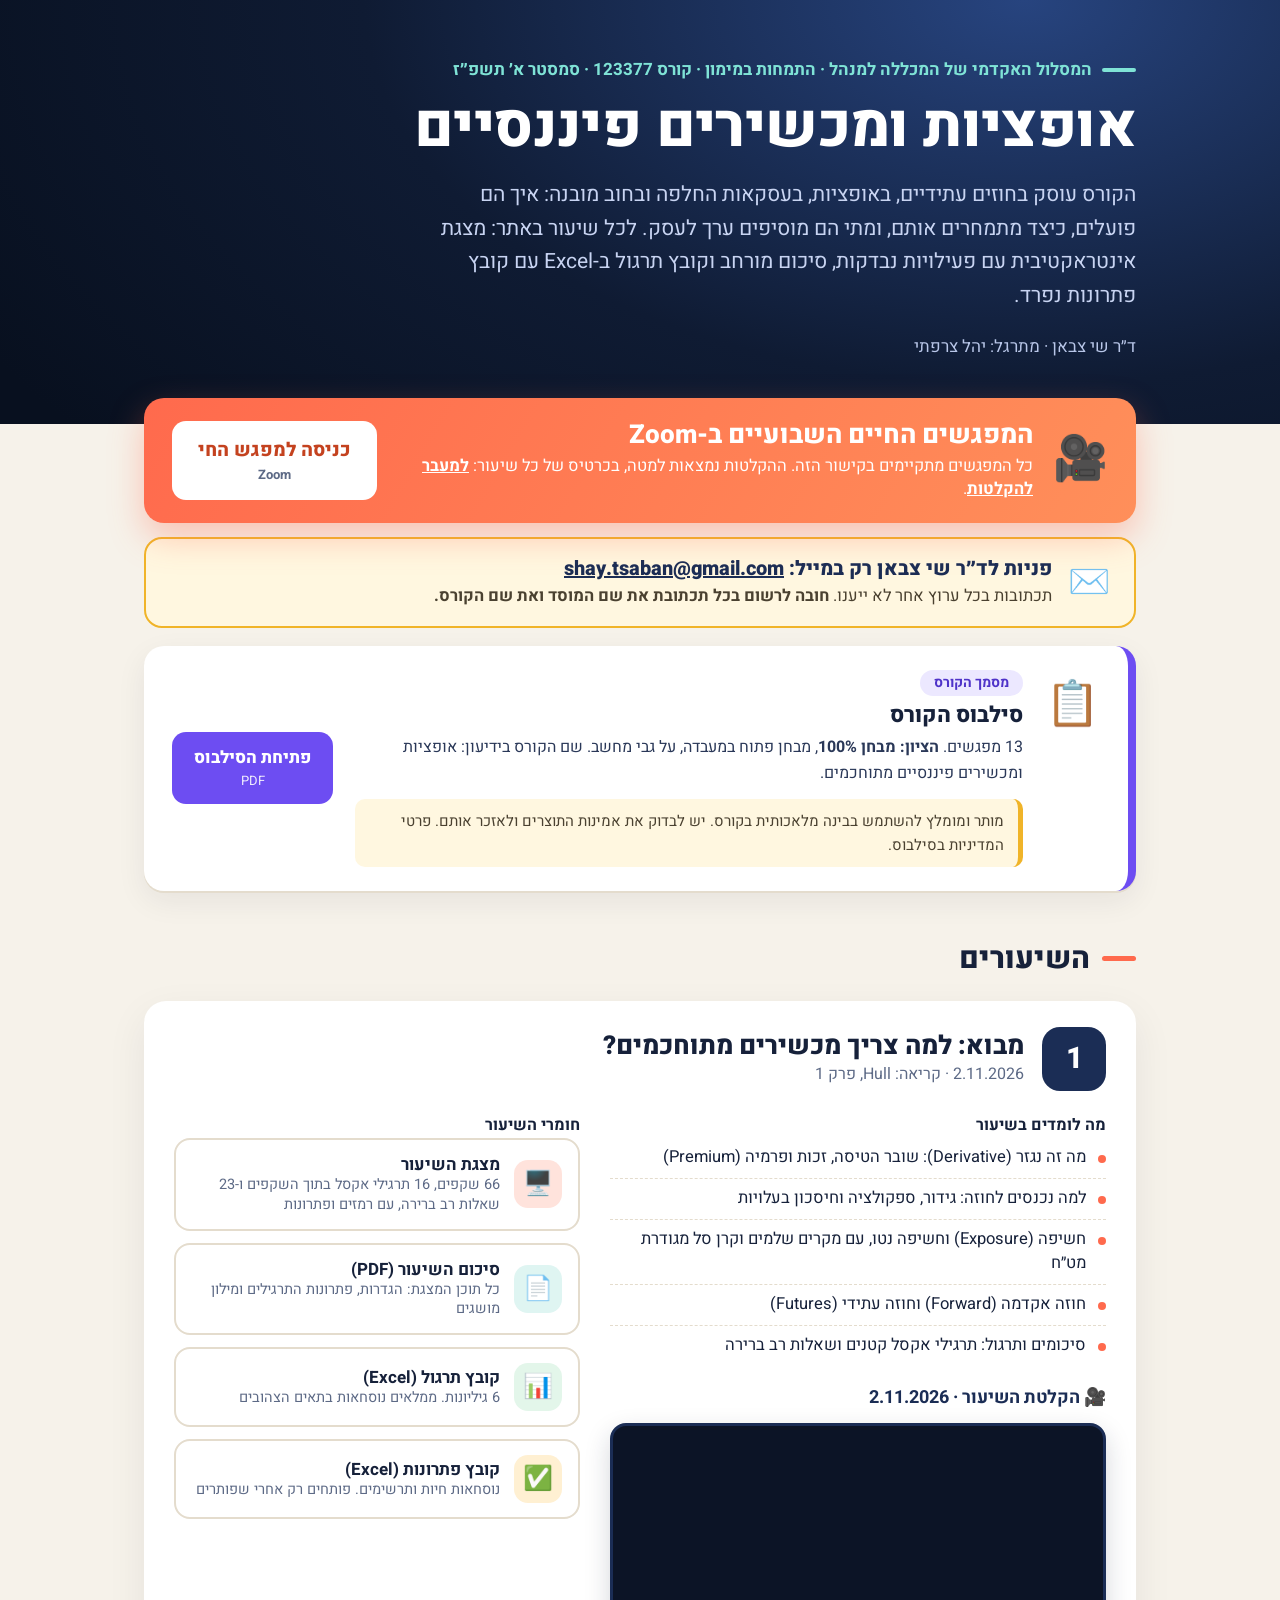
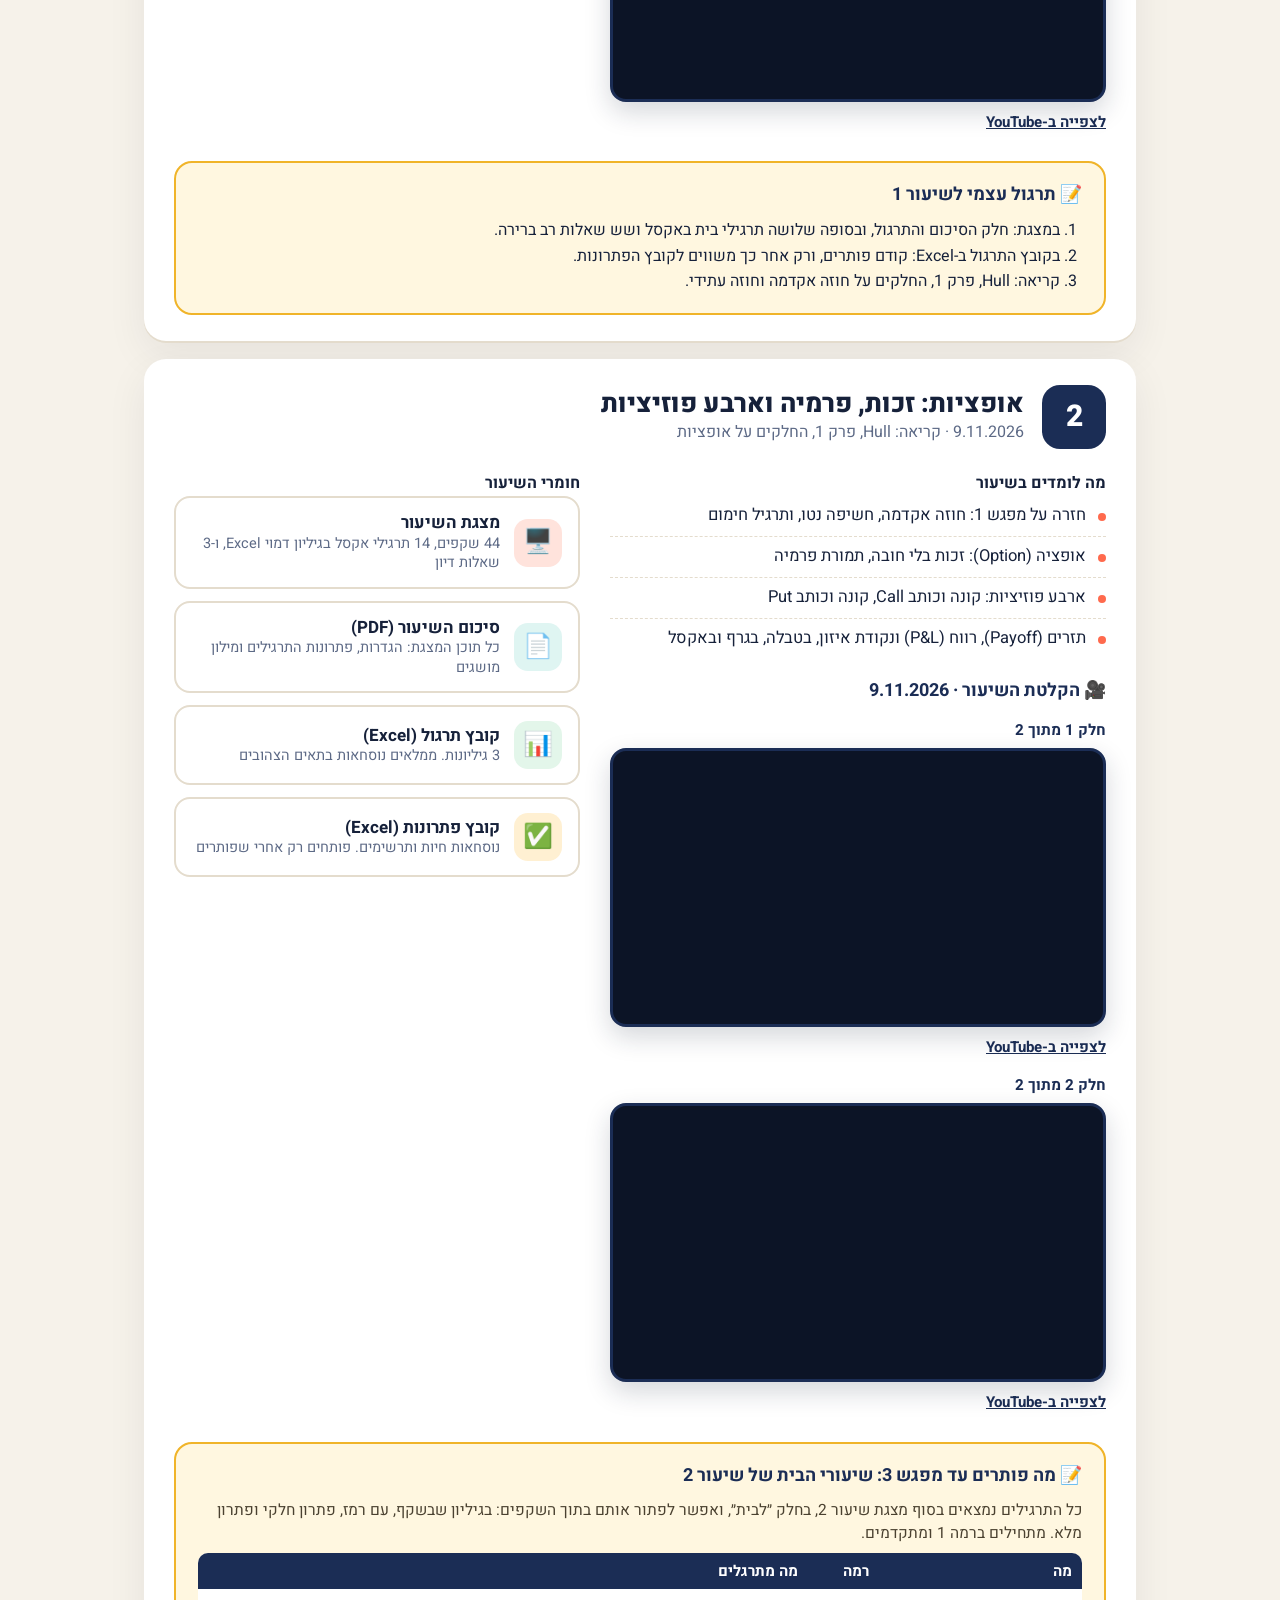
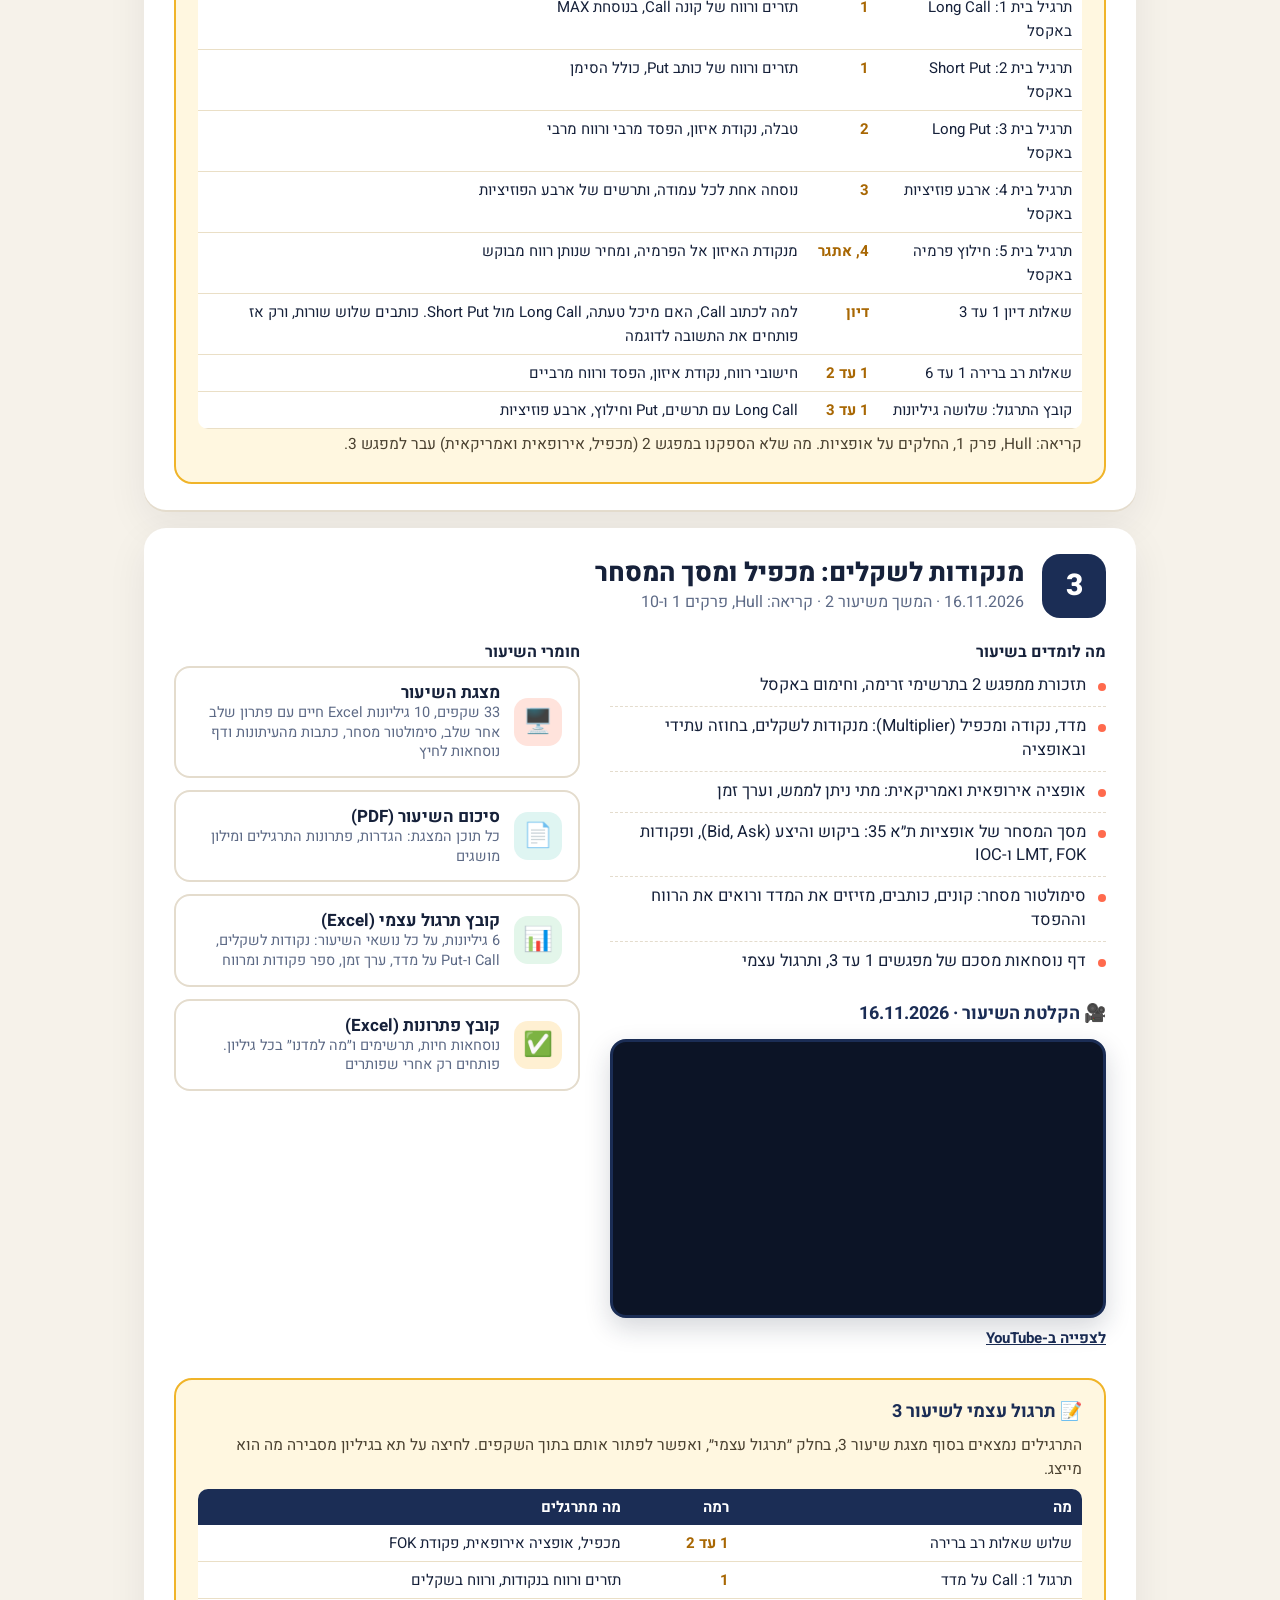
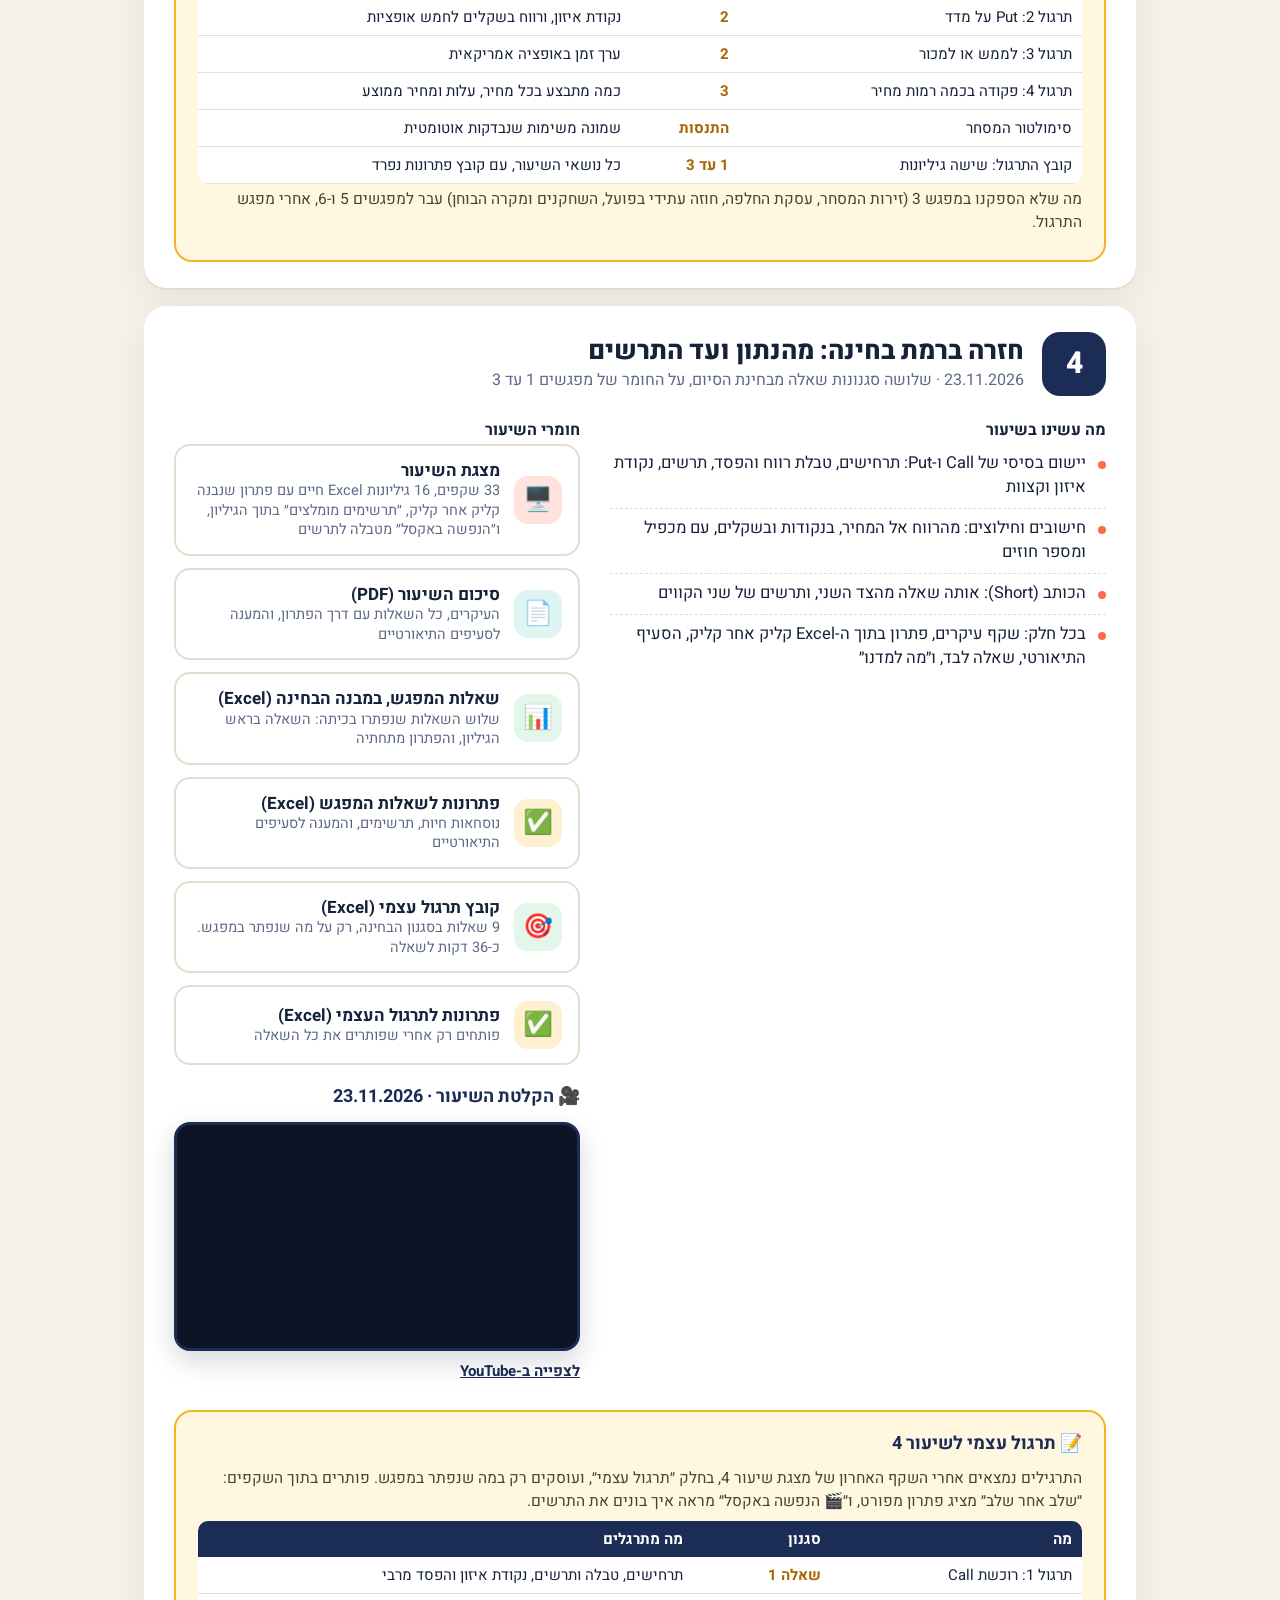
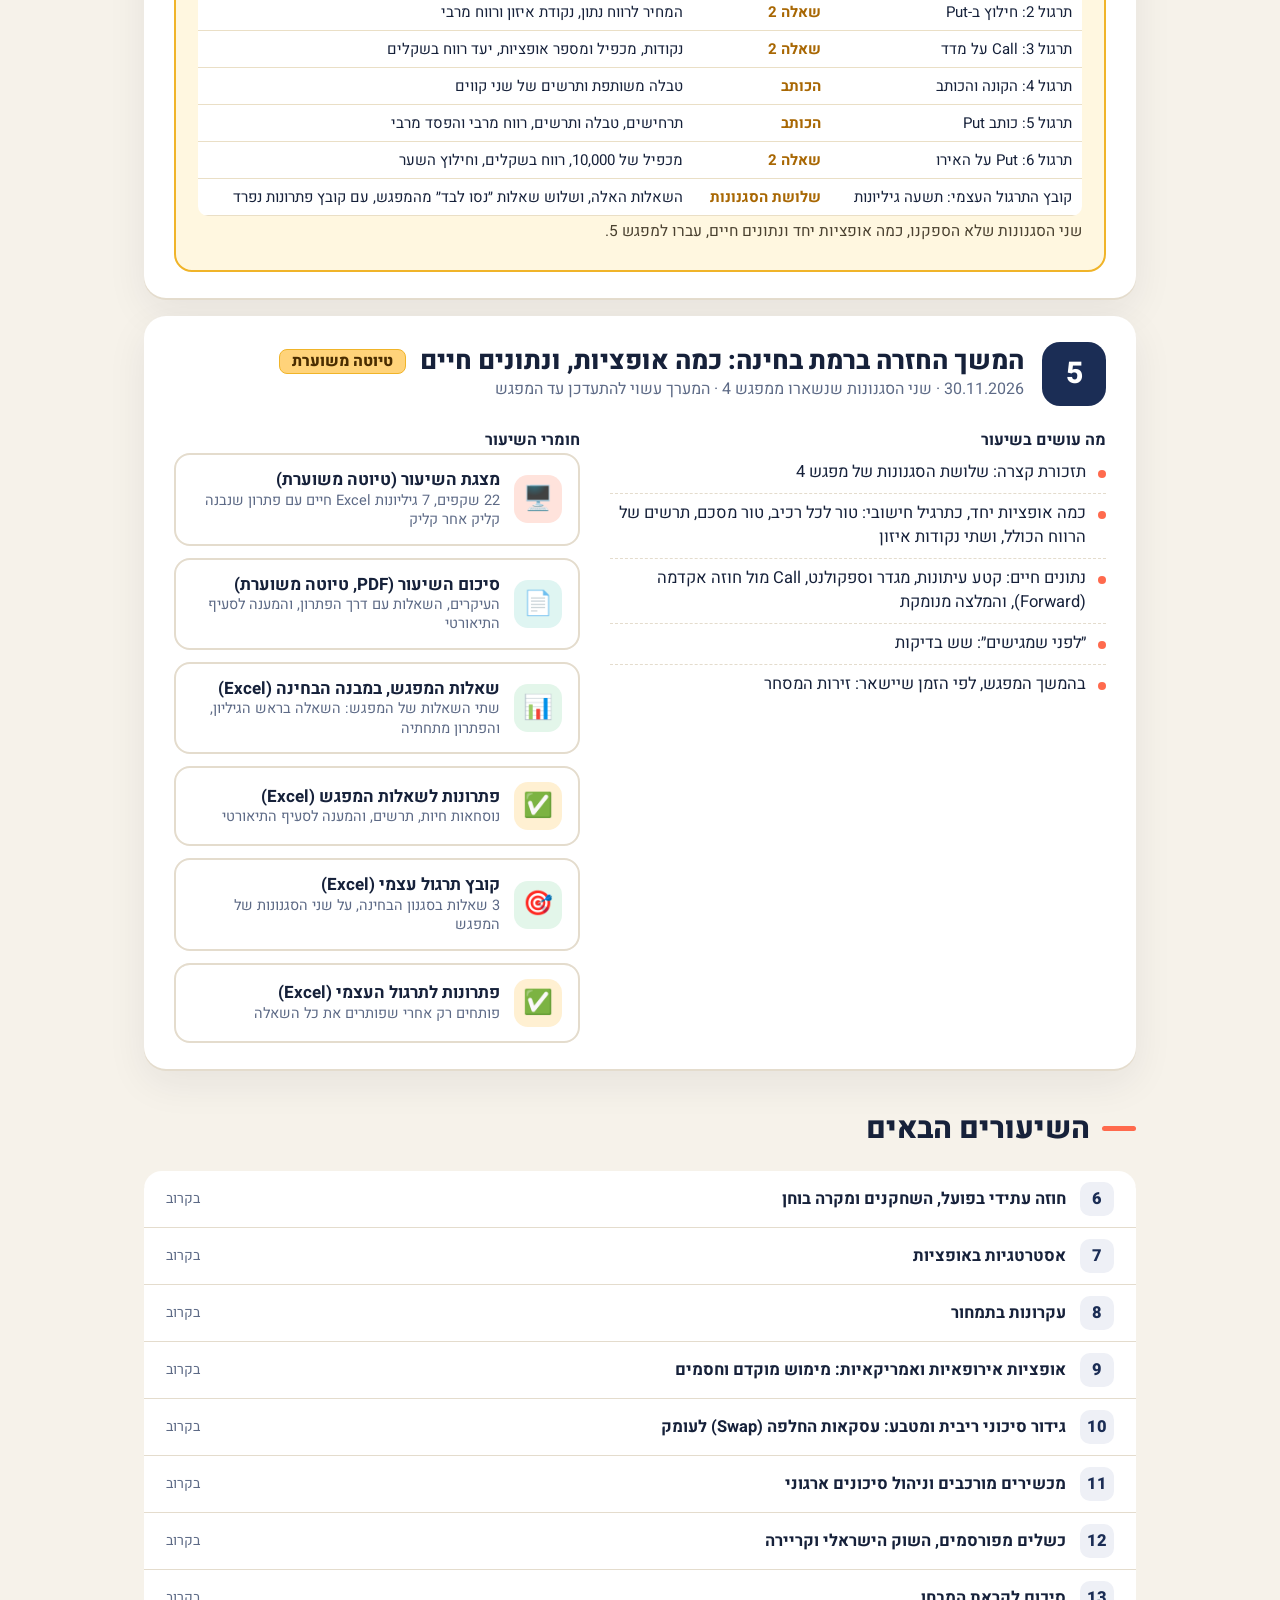
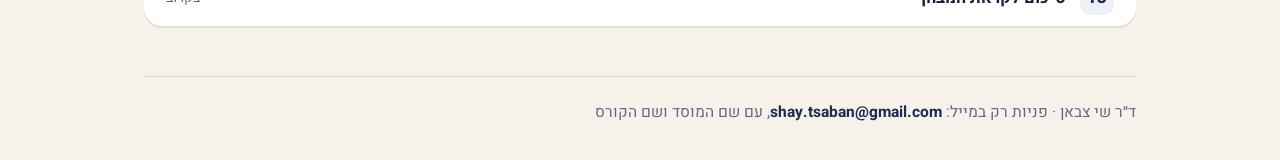
==== commit 89f285ab: "Embed lesson 4 recording on the hub Co-Authored-By: Claude Sonnet 5.5 <noreply@anthropic.com>" ====
--- a/index.html
+++ b/index.html
@@ -237,7 +237,7 @@
 <a class="lk r" href="materials/exam-review-4-solutions.xlsx" download><span class="e">✅</span><span><b>פתרונות לשאלות המפגש (Excel)</b><span class="d">נוסחאות חיות, תרשימים, והמענה לסעיפים התיאורטיים</span></span></a>
 <a class="lk x" href="materials/self-practice-4.xlsx" download><span class="e">🎯</span><span><b>קובץ תרגול עצמי (Excel)</b><span class="d"><span class="n">9</span> שאלות בסגנון הבחינה, רק על מה שנפתר במפגש. כ-<span class="n">36</span> דקות לשאלה</span></span></a>
 <a class="lk r" href="materials/self-practice-4-solutions.xlsx" download><span class="e">✅</span><span><b>פתרונות לתרגול העצמי (Excel)</b><span class="d">פותחים רק אחרי שפותרים את כל השאלה</span></span></a>
-</div><div class="rec" id="recording-4"><h4>🎥 הקלטת השיעור · <span class="n">23.11.2026</span></h4><div class="recbox"><div class="recph"><div><b>ההקלטה בעיבוד</b>ותועלה בהמשך</div></div></div></div></div>
+</div><div class="rec" id="recording-4"><h4>🎥 הקלטת השיעור · <span class="n">23.11.2026</span></h4><div class="recbox"><iframe src="https://www.youtube.com/embed/WZCEIEwClEE" title="הקלטת שיעור 4" loading="lazy" allow="accelerometer; autoplay; clipboard-write; encrypted-media; gyroscope; picture-in-picture; web-share" referrerpolicy="strict-origin-when-cross-origin" allowfullscreen></iframe></div><a class="yt" href="https://youtu.be/WZCEIEwClEE" target="_blank" rel="noopener">לצפייה ב-YouTube</a></div></div>
 </div>
 <div class="todo hw"><h4>📝 תרגול עצמי לשיעור <span class="n">4</span></h4>
 <p class="hw-how">התרגילים נמצאים אחרי השקף האחרון של מצגת שיעור 4, בחלק ״תרגול עצמי״, ועוסקים רק במה שנפתר במפגש. פותרים בתוך השקפים: ״שלב אחר שלב״ מציג פתרון מפורט, ו״🎬 הנפשה באקסל״ מראה איך בונים את התרשים.</p>
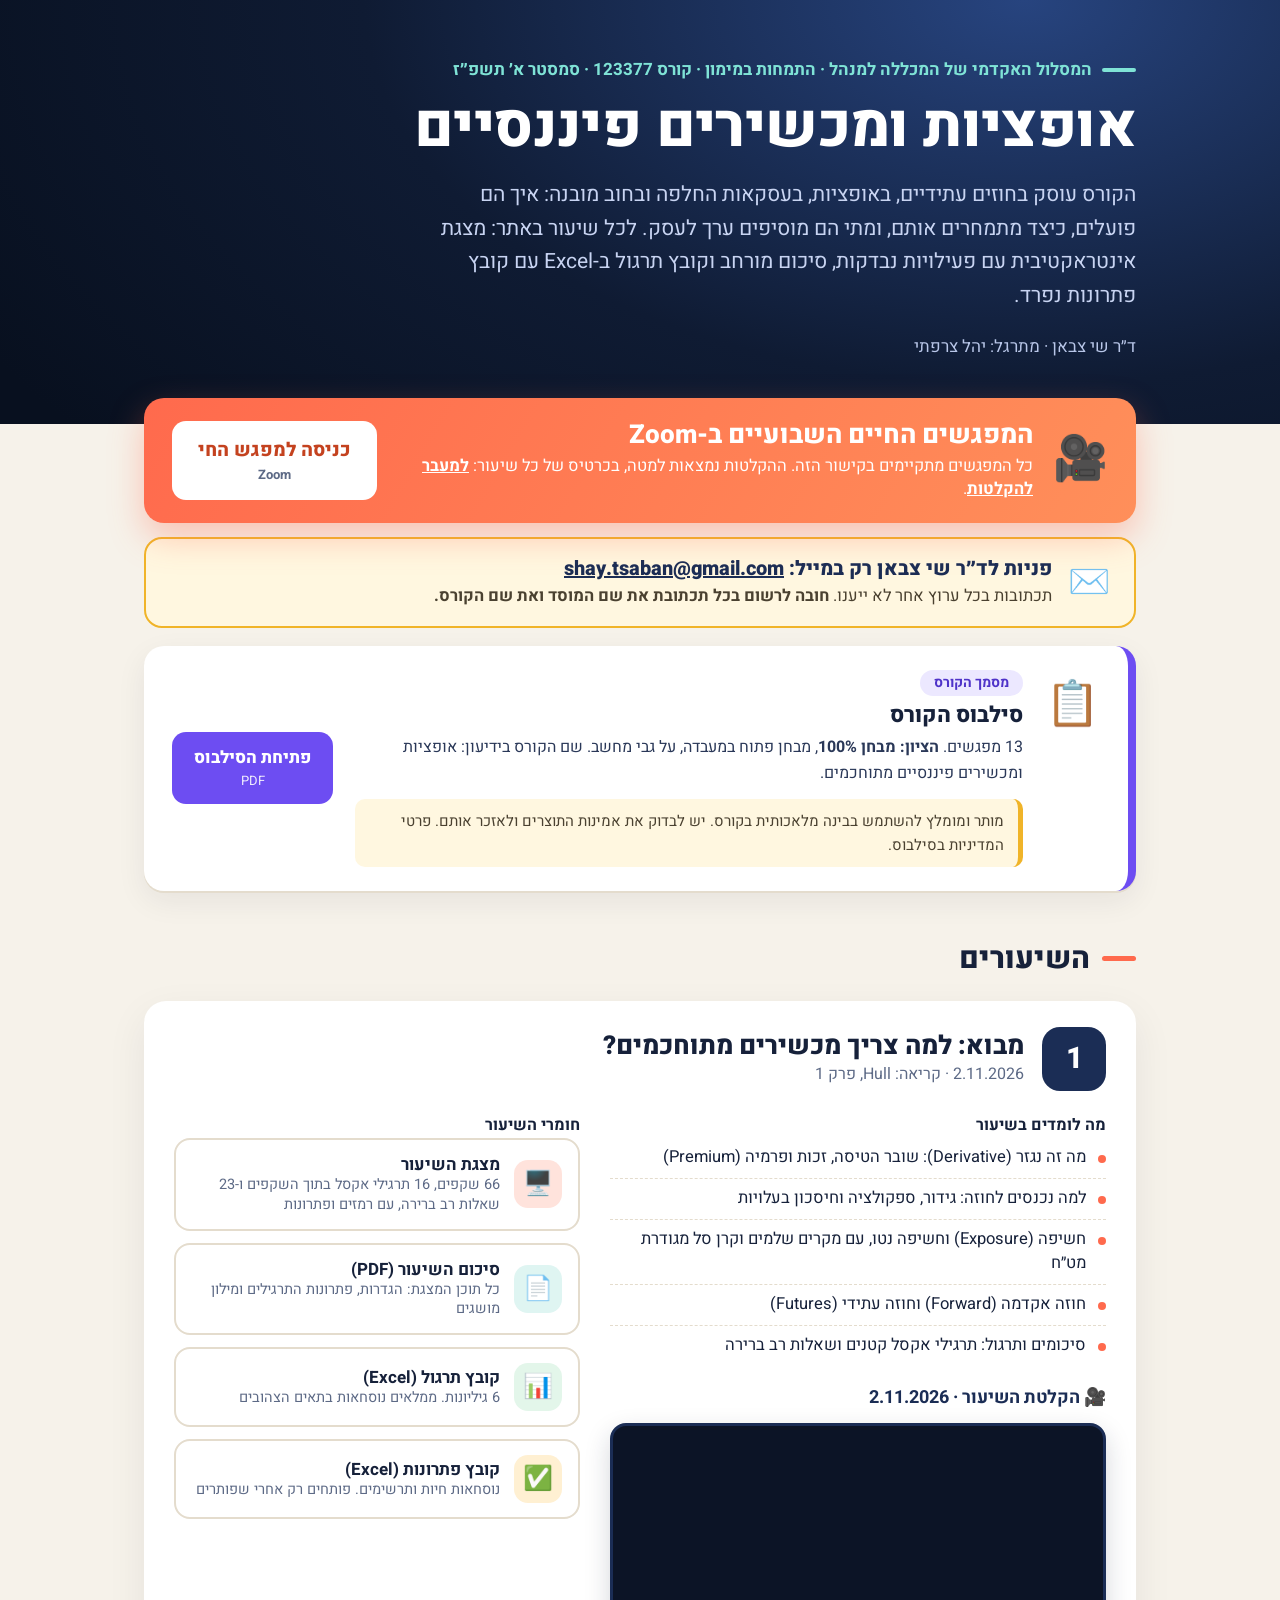
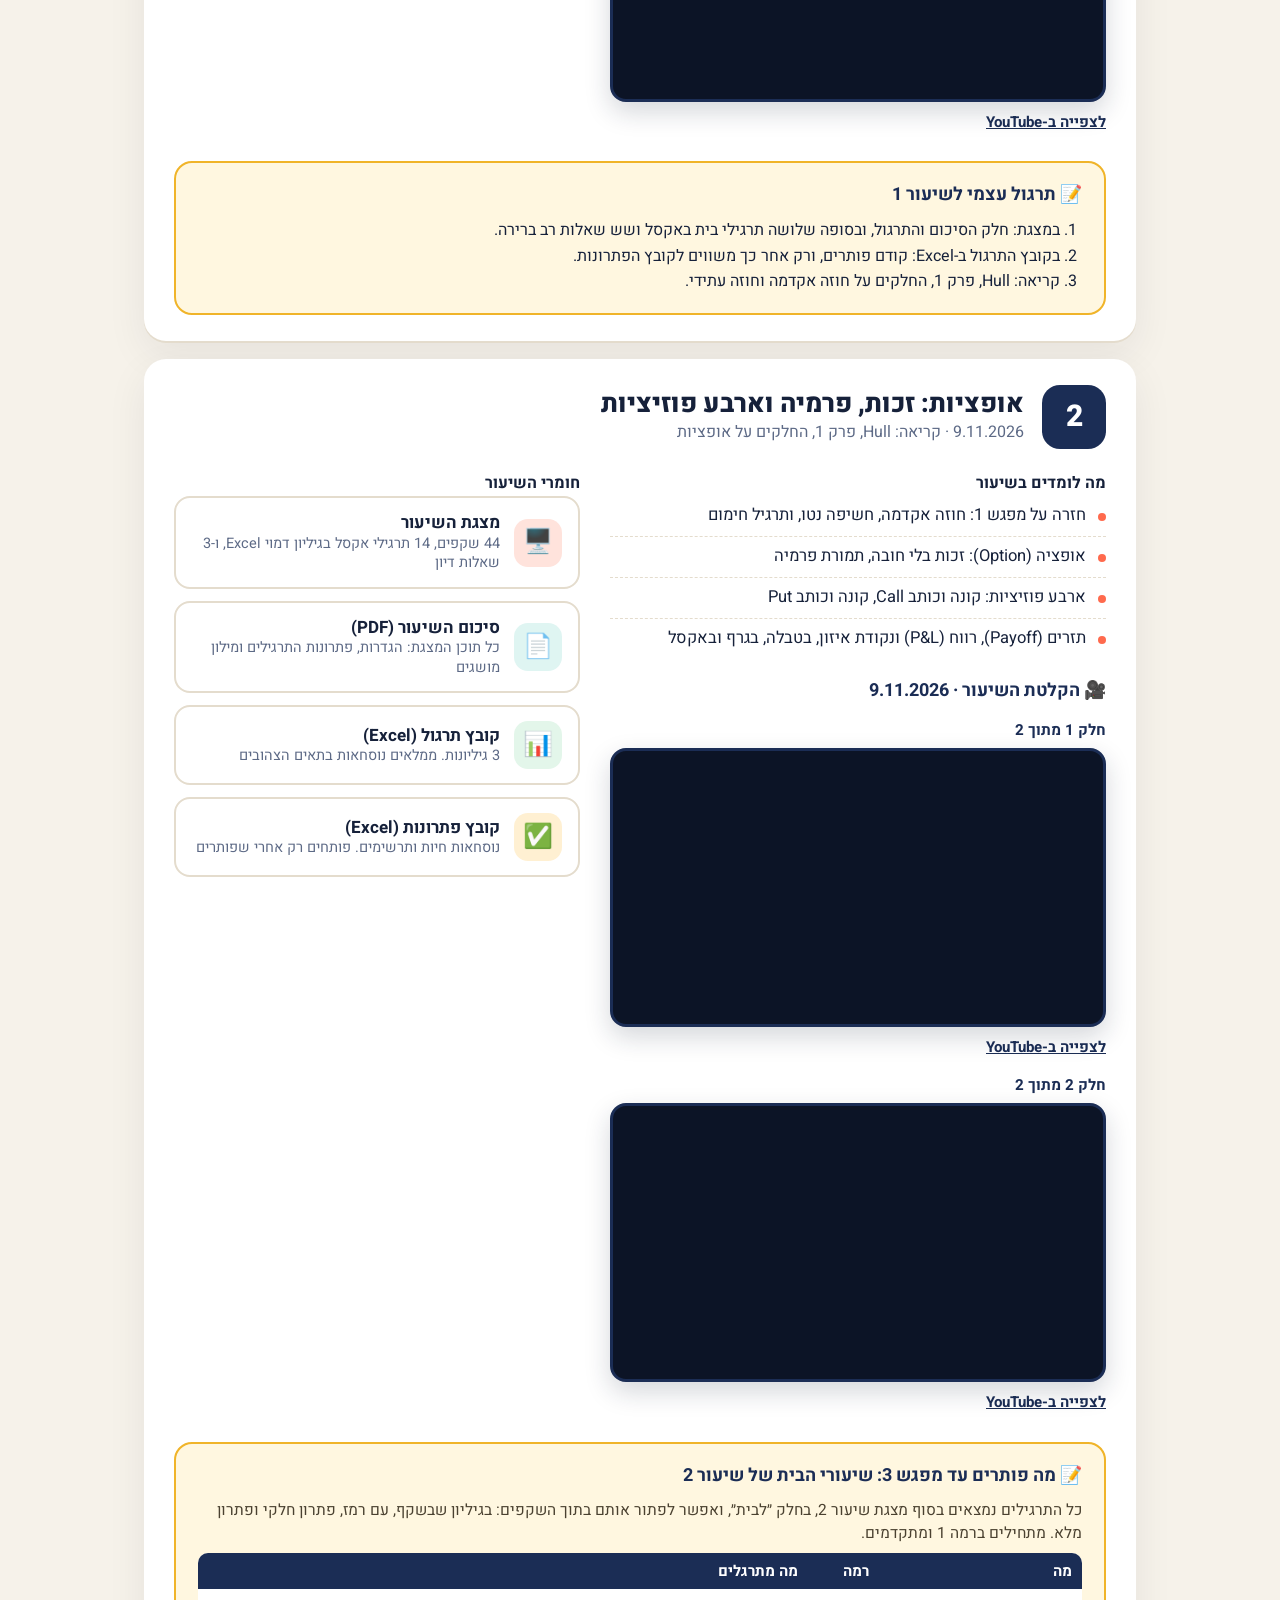
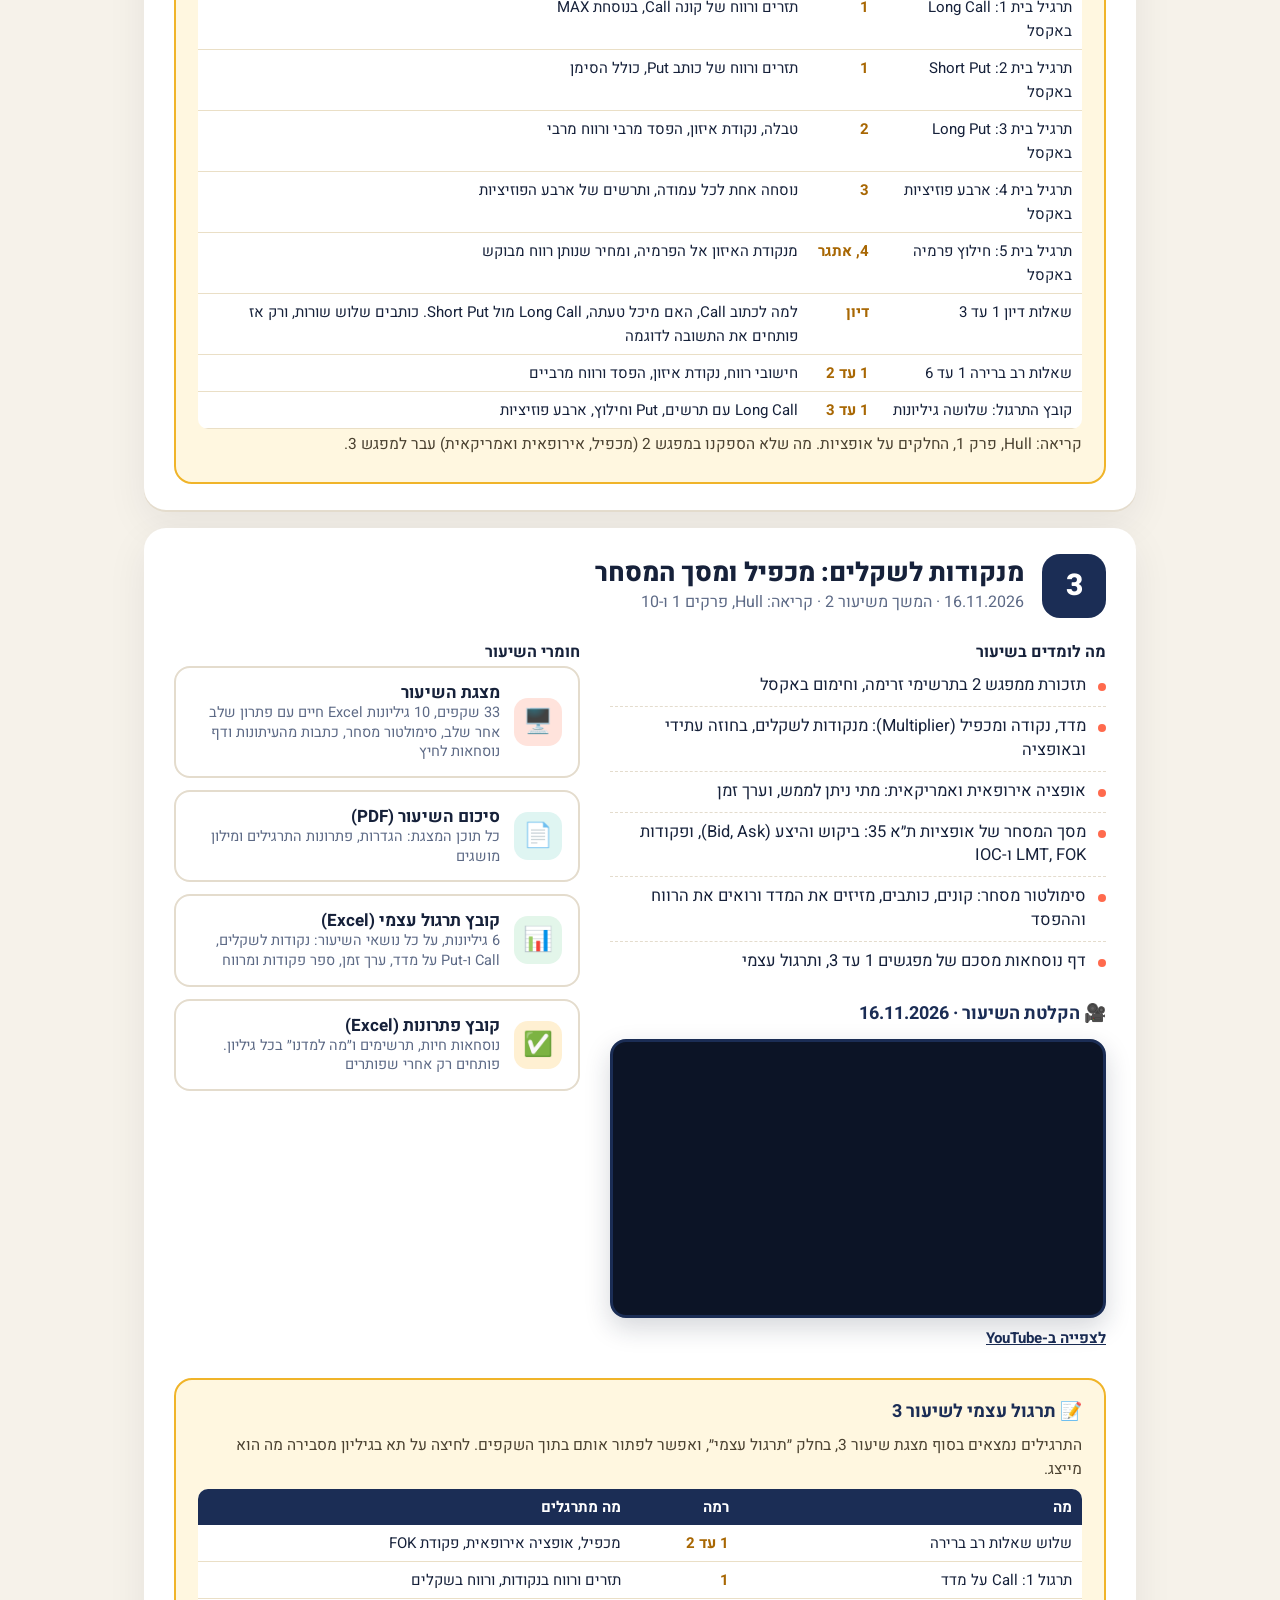
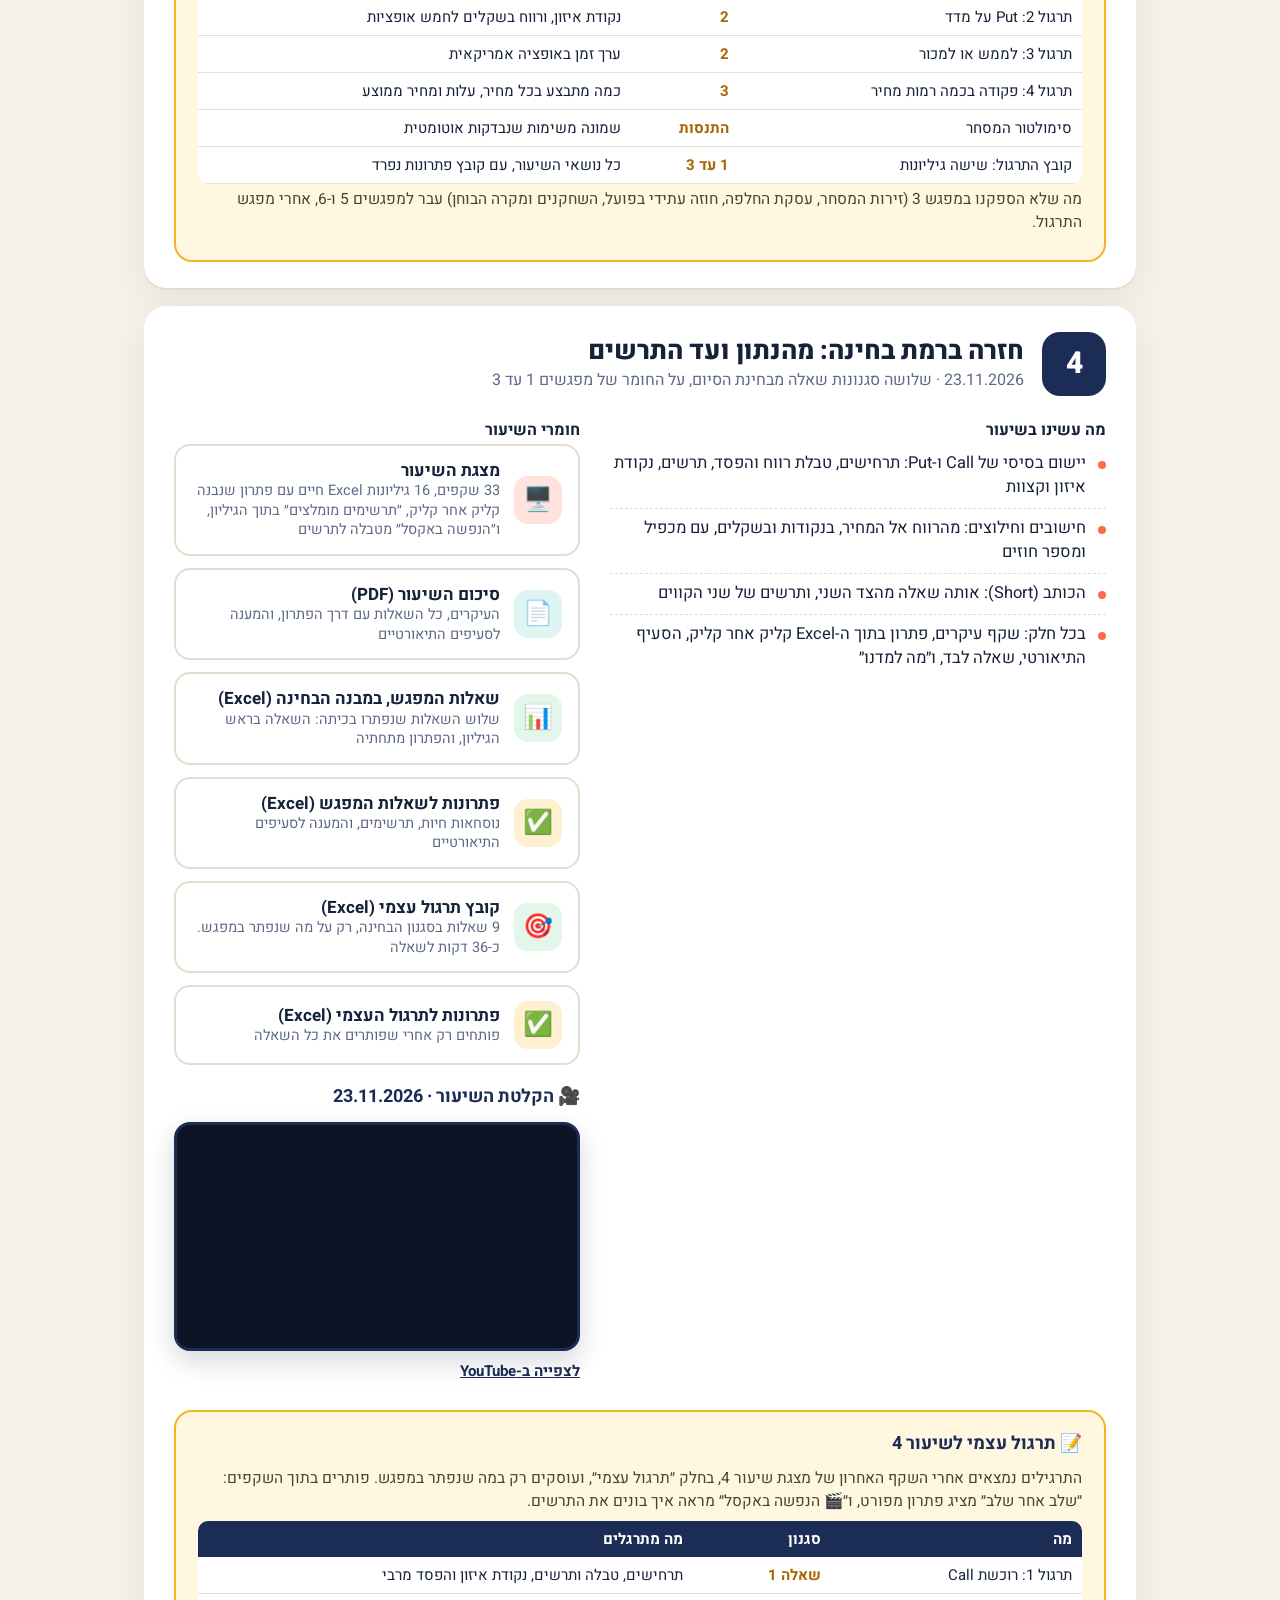
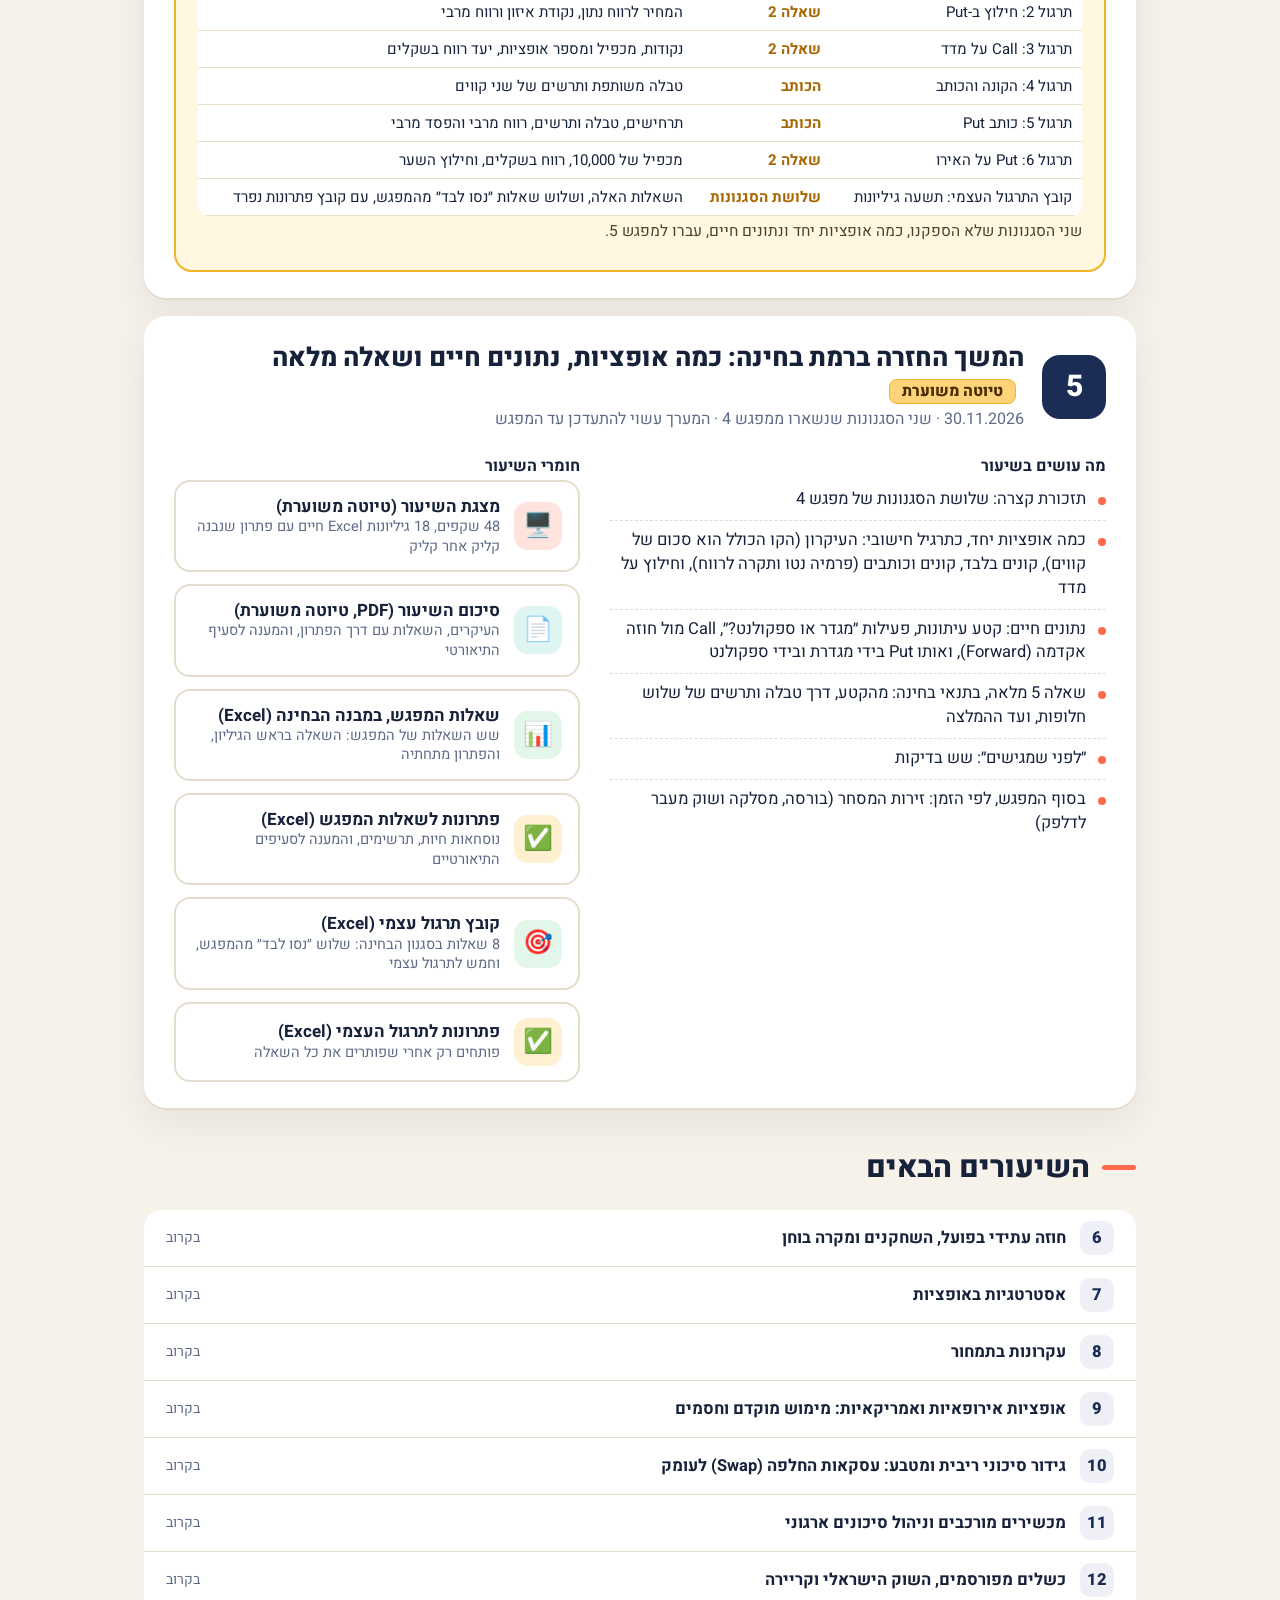
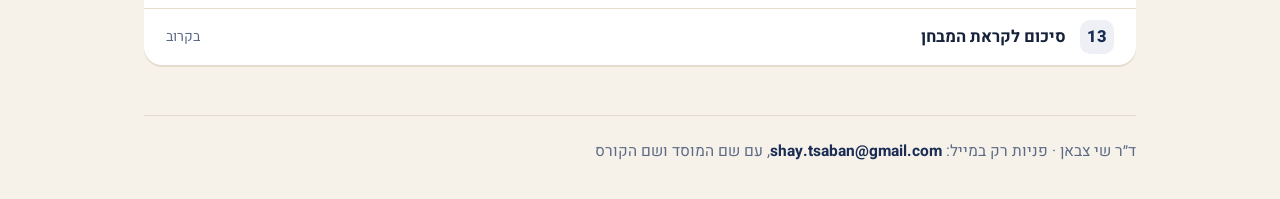
==== commit 3fad028b: "Lesson 5 draft widened: 48 slides, 18 live sheets, full question 5, trading venues last Part 1 adds " ====
--- a/index.html
+++ b/index.html
@@ -254,21 +254,22 @@
 </div>
 </article>
 <article class="lec" id="lesson-5">
-<div class="lec-head"><div class="lec-n">5</div><div><h3>המשך החזרה ברמת בחינה: כמה אופציות, ונתונים חיים <span class="draft">טיוטה משוערת</span></h3><div class="sub"><span class="n">30.11.2026</span> · שני הסגנונות שנשארו ממפגש <span class="n">4</span> · המערך עשוי להתעדכן עד המפגש</div></div></div>
+<div class="lec-head"><div class="lec-n">5</div><div><h3>המשך החזרה ברמת בחינה: כמה אופציות, נתונים חיים ושאלה מלאה <span class="draft">טיוטה משוערת</span></h3><div class="sub"><span class="n">30.11.2026</span> · שני הסגנונות שנשארו ממפגש <span class="n">4</span> · המערך עשוי להתעדכן עד המפגש</div></div></div>
 <div class="lec-body">
 <div><h4>מה עושים בשיעור</h4><ul class="learn">
 <li>תזכורת קצרה: שלושת הסגנונות של מפגש 4</li>
-<li>כמה אופציות יחד, כתרגיל חישובי: טור לכל רכיב, טור מסכם, תרשים של הרווח הכולל, ושתי נקודות איזון</li>
-<li>נתונים חיים: קטע עיתונות, מגדר וספקולנט, Call מול חוזה אקדמה (Forward), והמלצה מנומקת</li>
+<li>כמה אופציות יחד, כתרגיל חישובי: העיקרון (הקו הכולל הוא סכום של קווים), קונים בלבד, קונים וכותבים (פרמיה נטו ותקרה לרווח), וחילוץ על מדד</li>
+<li>נתונים חיים: קטע עיתונות, פעילות ״מגדר או ספקולנט?״, Call מול חוזה אקדמה (Forward), ואותו Put בידי מגדרת ובידי ספקולנט</li>
+<li>שאלה 5 מלאה, בתנאי בחינה: מהקטע, דרך טבלה ותרשים של שלוש חלופות, ועד ההמלצה</li>
 <li>״לפני שמגישים״: שש בדיקות</li>
-<li>בהמשך המפגש, לפי הזמן שיישאר: זירות המסחר</li>
+<li>בסוף המפגש, לפי הזמן: זירות המסחר (בורסה, מסלקה ושוק מעבר לדלפק)</li>
 </ul></div>
 <div><h4>חומרי השיעור</h4><div class="links">
-<a class="lk p" href="lectures/lecture-5/presentation.html"><span class="e">🖥️</span><span><b>מצגת השיעור (טיוטה משוערת)</b><span class="d"><span class="n">22</span> שקפים, <span class="n">7</span> גיליונות Excel חיים עם פתרון שנבנה קליק אחר קליק</span></span></a>
+<a class="lk p" href="lectures/lecture-5/presentation.html"><span class="e">🖥️</span><span><b>מצגת השיעור (טיוטה משוערת)</b><span class="d"><span class="n">48</span> שקפים, <span class="n">18</span> גיליונות Excel חיים עם פתרון שנבנה קליק אחר קליק</span></span></a>
 <a class="lk s" href="lectures/lecture-5/summary.pdf"><span class="e">📄</span><span><b>סיכום השיעור (PDF, טיוטה משוערת)</b><span class="d">העיקרים, השאלות עם דרך הפתרון, והמענה לסעיף התיאורטי</span></span></a>
-<a class="lk x" href="materials/exam-review-5.xlsx" download><span class="e">📊</span><span><b>שאלות המפגש, במבנה הבחינה (Excel)</b><span class="d">שתי השאלות של המפגש: השאלה בראש הגיליון, והפתרון מתחתיה</span></span></a>
-<a class="lk r" href="materials/exam-review-5-solutions.xlsx" download><span class="e">✅</span><span><b>פתרונות לשאלות המפגש (Excel)</b><span class="d">נוסחאות חיות, תרשים, והמענה לסעיף התיאורטי</span></span></a>
-<a class="lk x" href="materials/self-practice-5.xlsx" download><span class="e">🎯</span><span><b>קובץ תרגול עצמי (Excel)</b><span class="d"><span class="n">3</span> שאלות בסגנון הבחינה, על שני הסגנונות של המפגש</span></span></a>
+<a class="lk x" href="materials/exam-review-5.xlsx" download><span class="e">📊</span><span><b>שאלות המפגש, במבנה הבחינה (Excel)</b><span class="d">שש השאלות של המפגש: השאלה בראש הגיליון, והפתרון מתחתיה</span></span></a>
+<a class="lk r" href="materials/exam-review-5-solutions.xlsx" download><span class="e">✅</span><span><b>פתרונות לשאלות המפגש (Excel)</b><span class="d">נוסחאות חיות, תרשימים, והמענה לסעיפים התיאורטיים</span></span></a>
+<a class="lk x" href="materials/self-practice-5.xlsx" download><span class="e">🎯</span><span><b>קובץ תרגול עצמי (Excel)</b><span class="d"><span class="n">8</span> שאלות בסגנון הבחינה: שלוש ״נסו לבד״ מהמפגש, וחמש לתרגול עצמי</span></span></a>
 <a class="lk r" href="materials/self-practice-5-solutions.xlsx" download><span class="e">✅</span><span><b>פתרונות לתרגול העצמי (Excel)</b><span class="d">פותחים רק אחרי שפותרים את כל השאלה</span></span></a>
 </div></div>
 </div>
